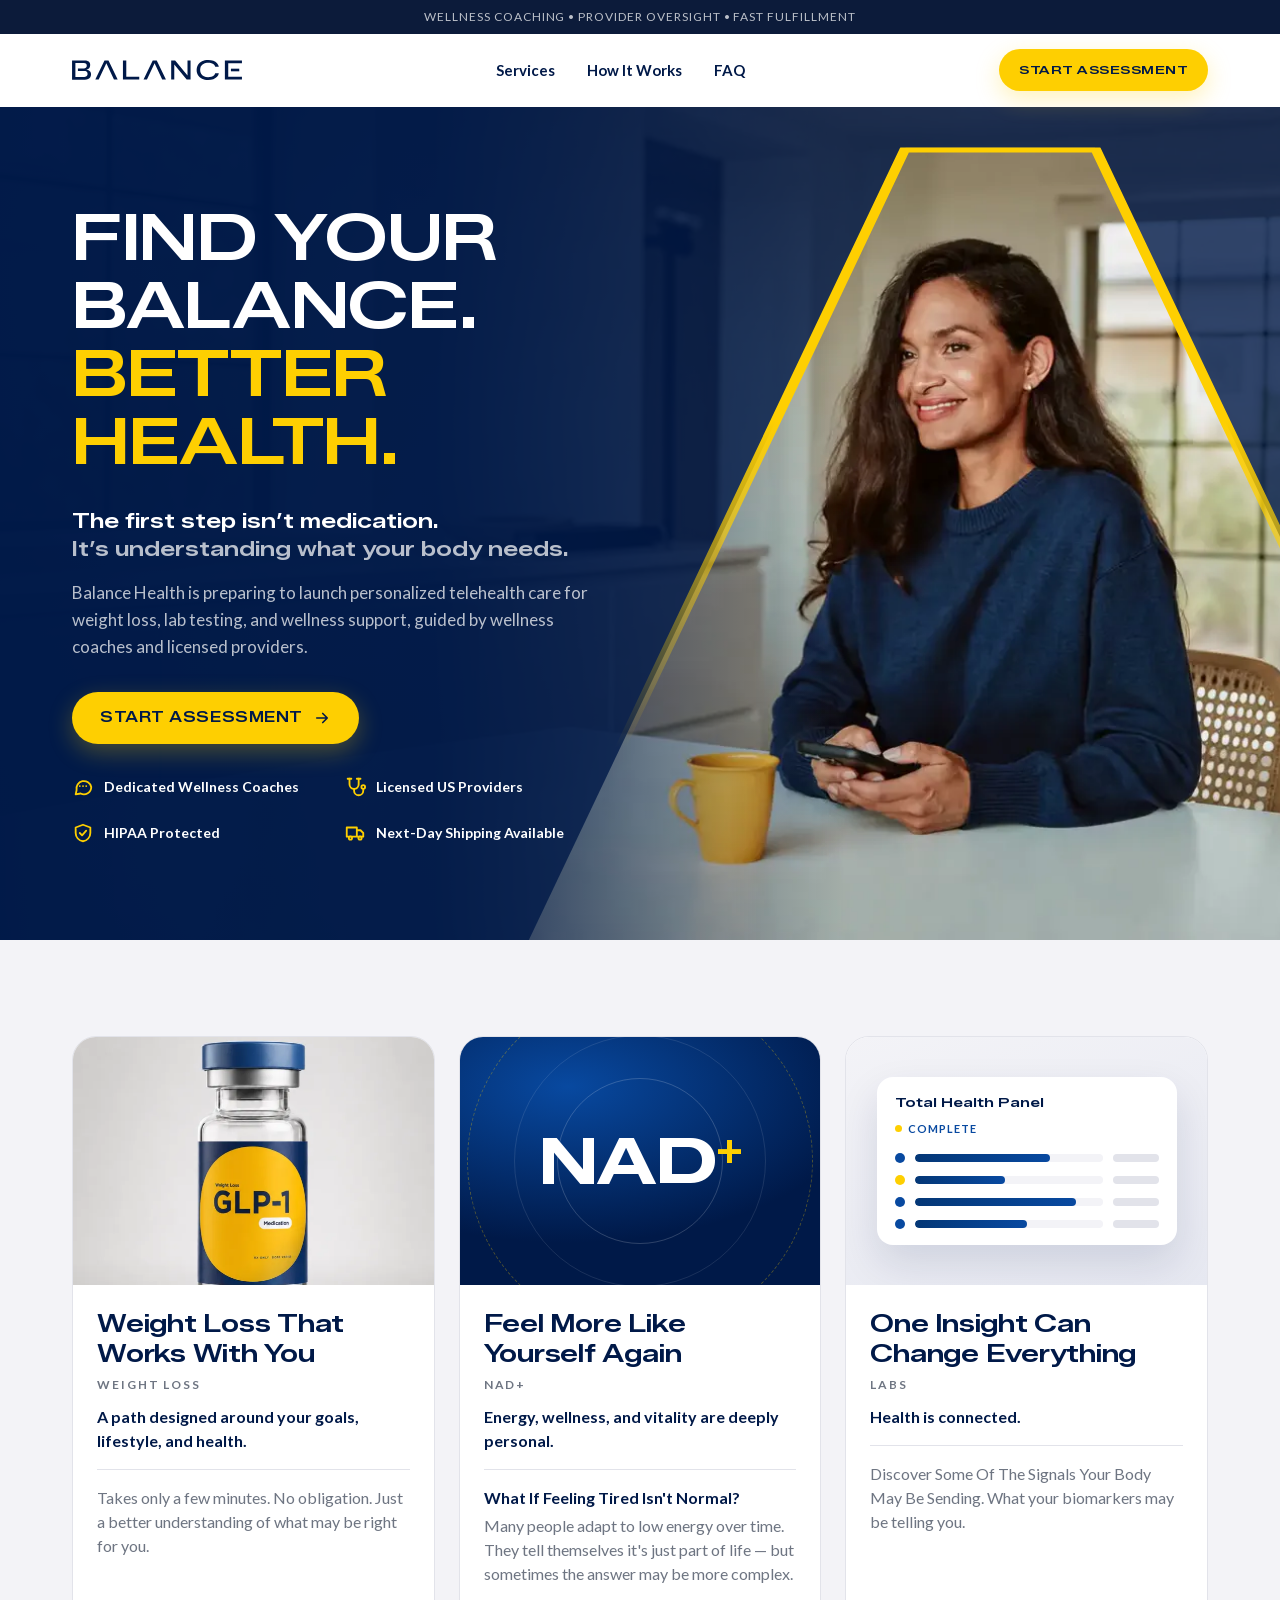
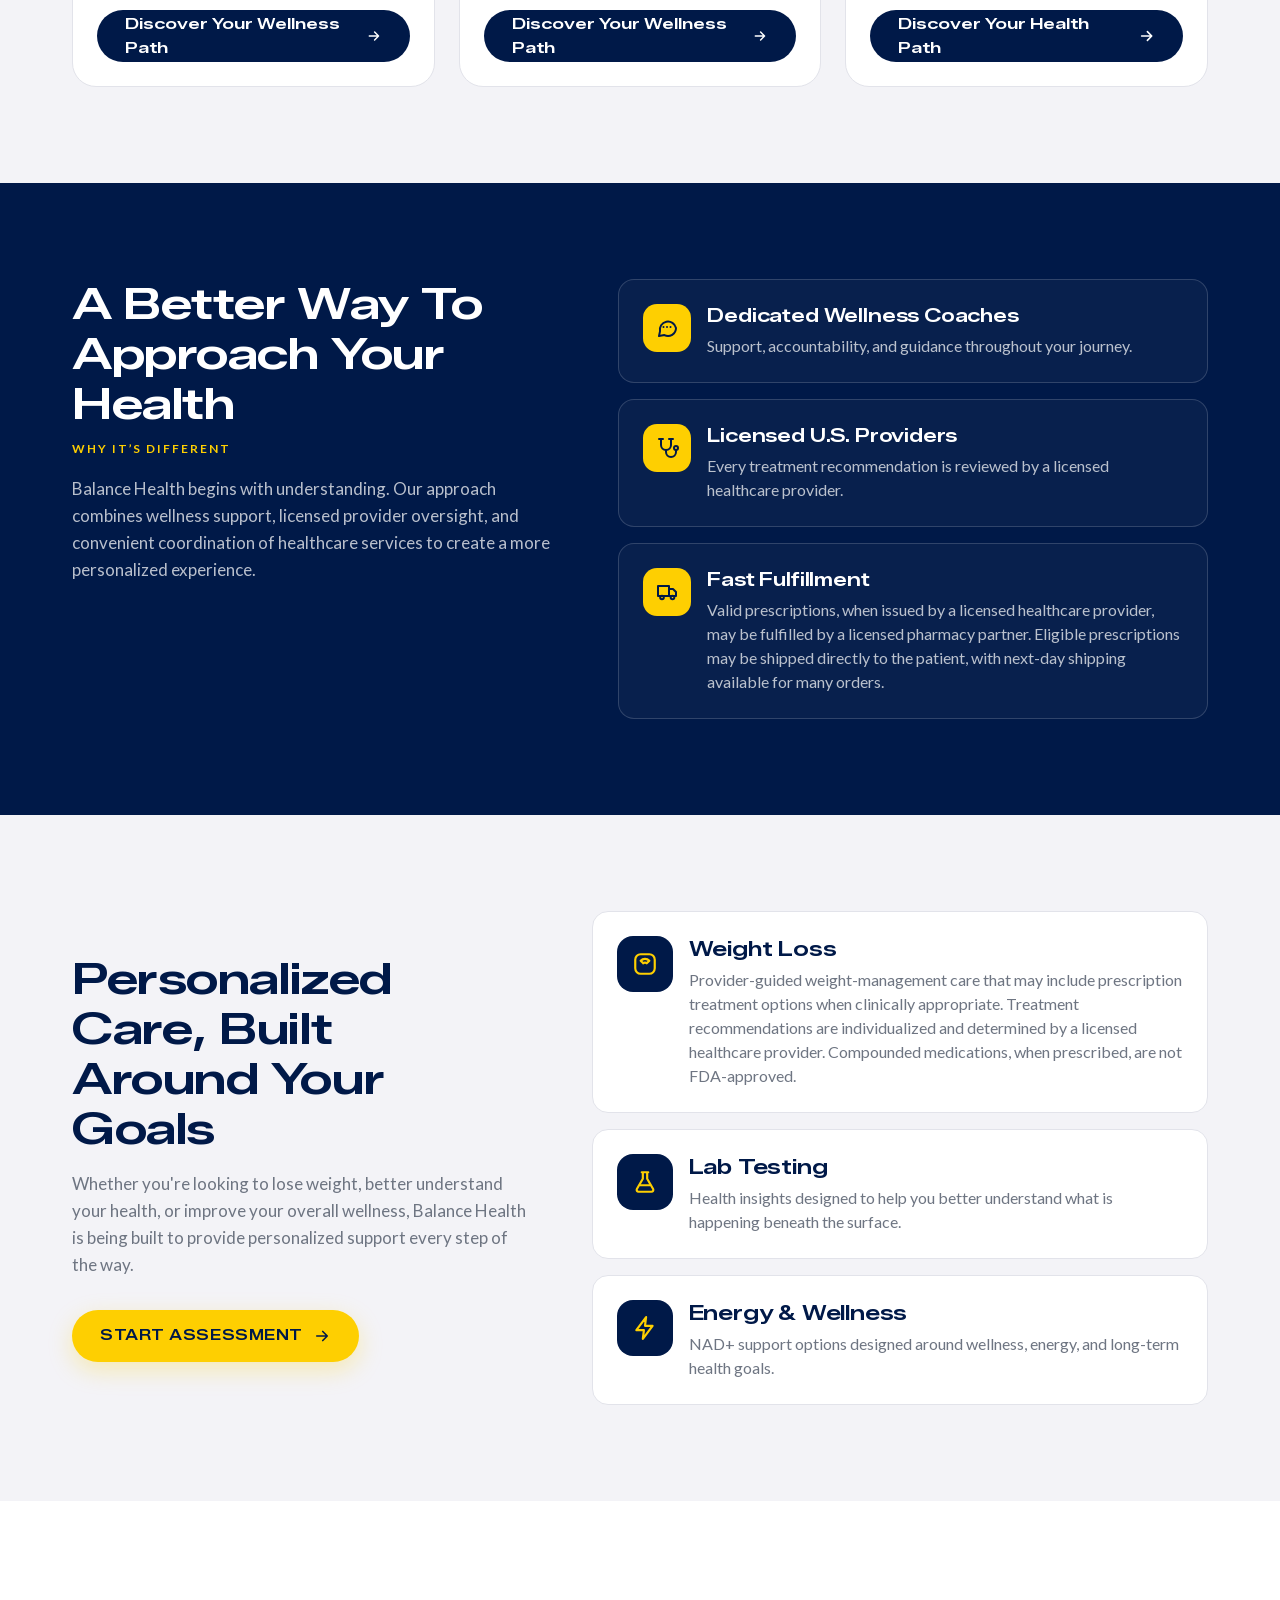
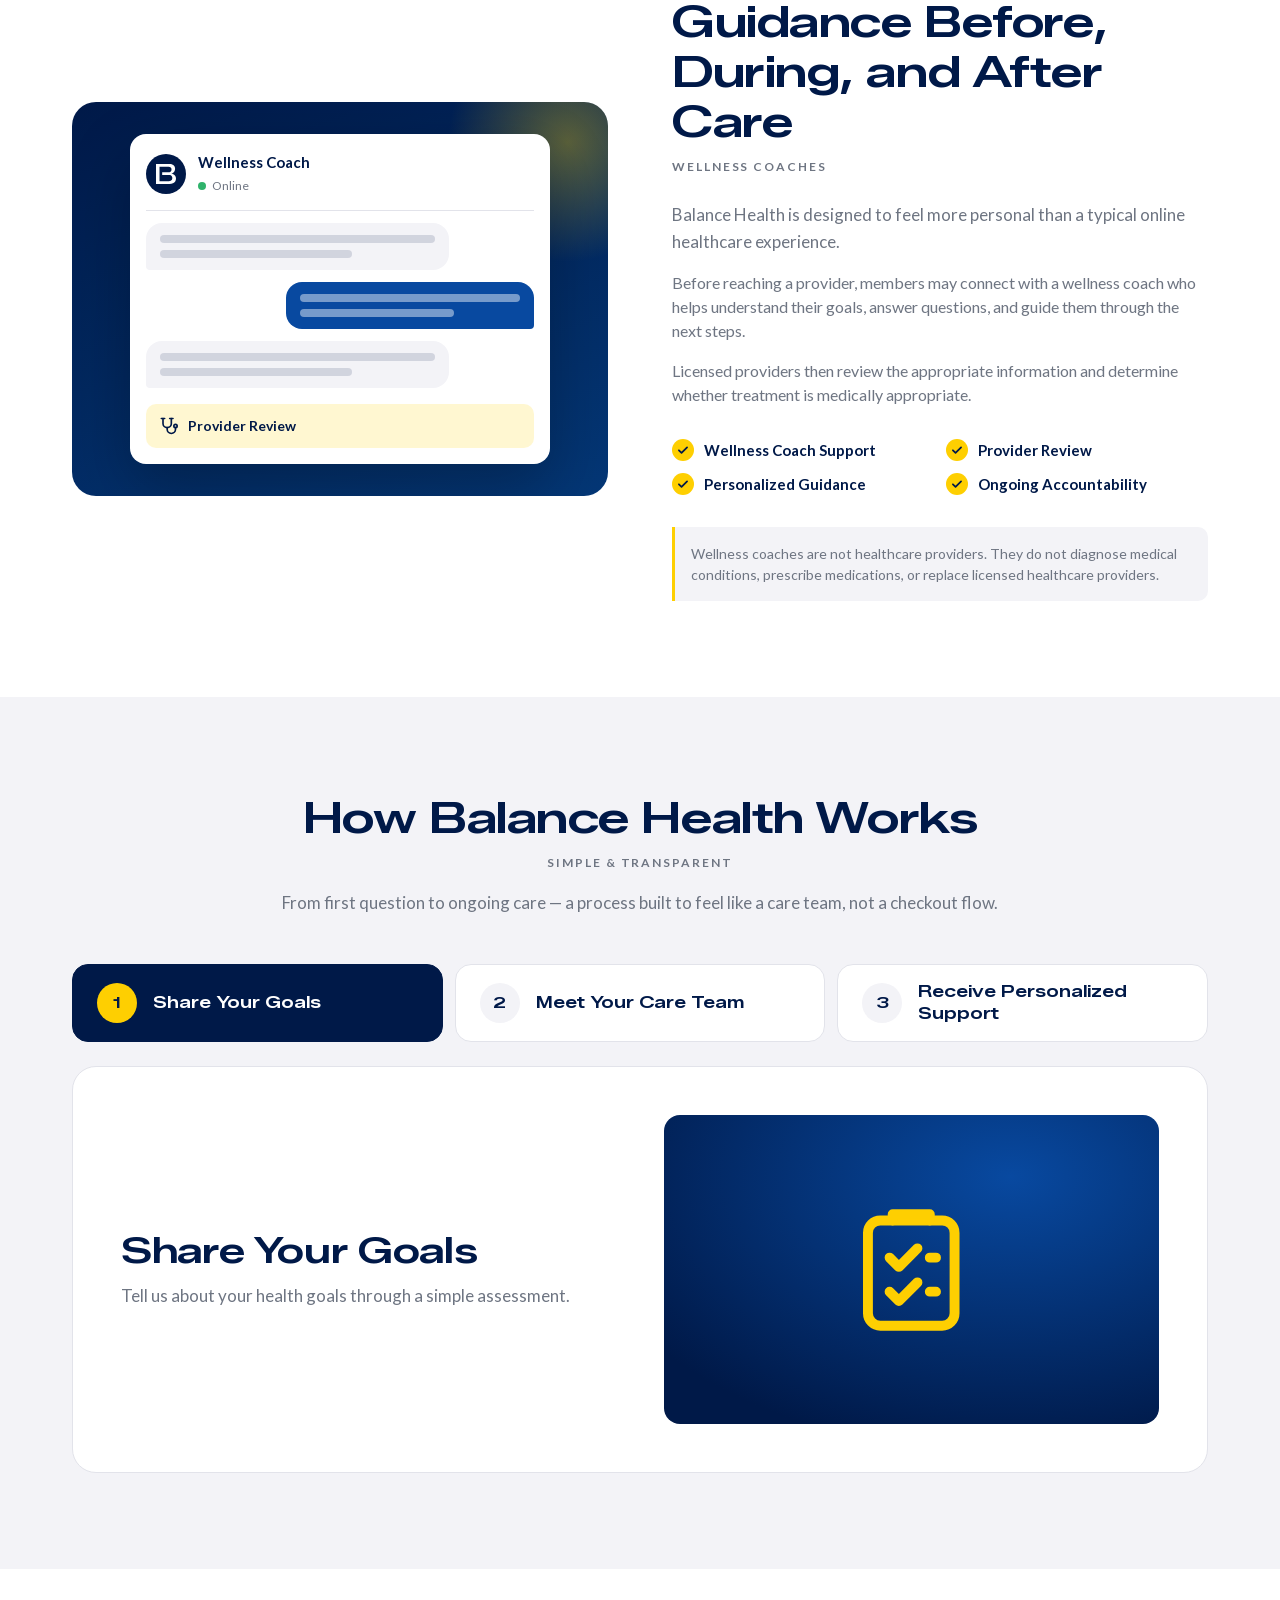
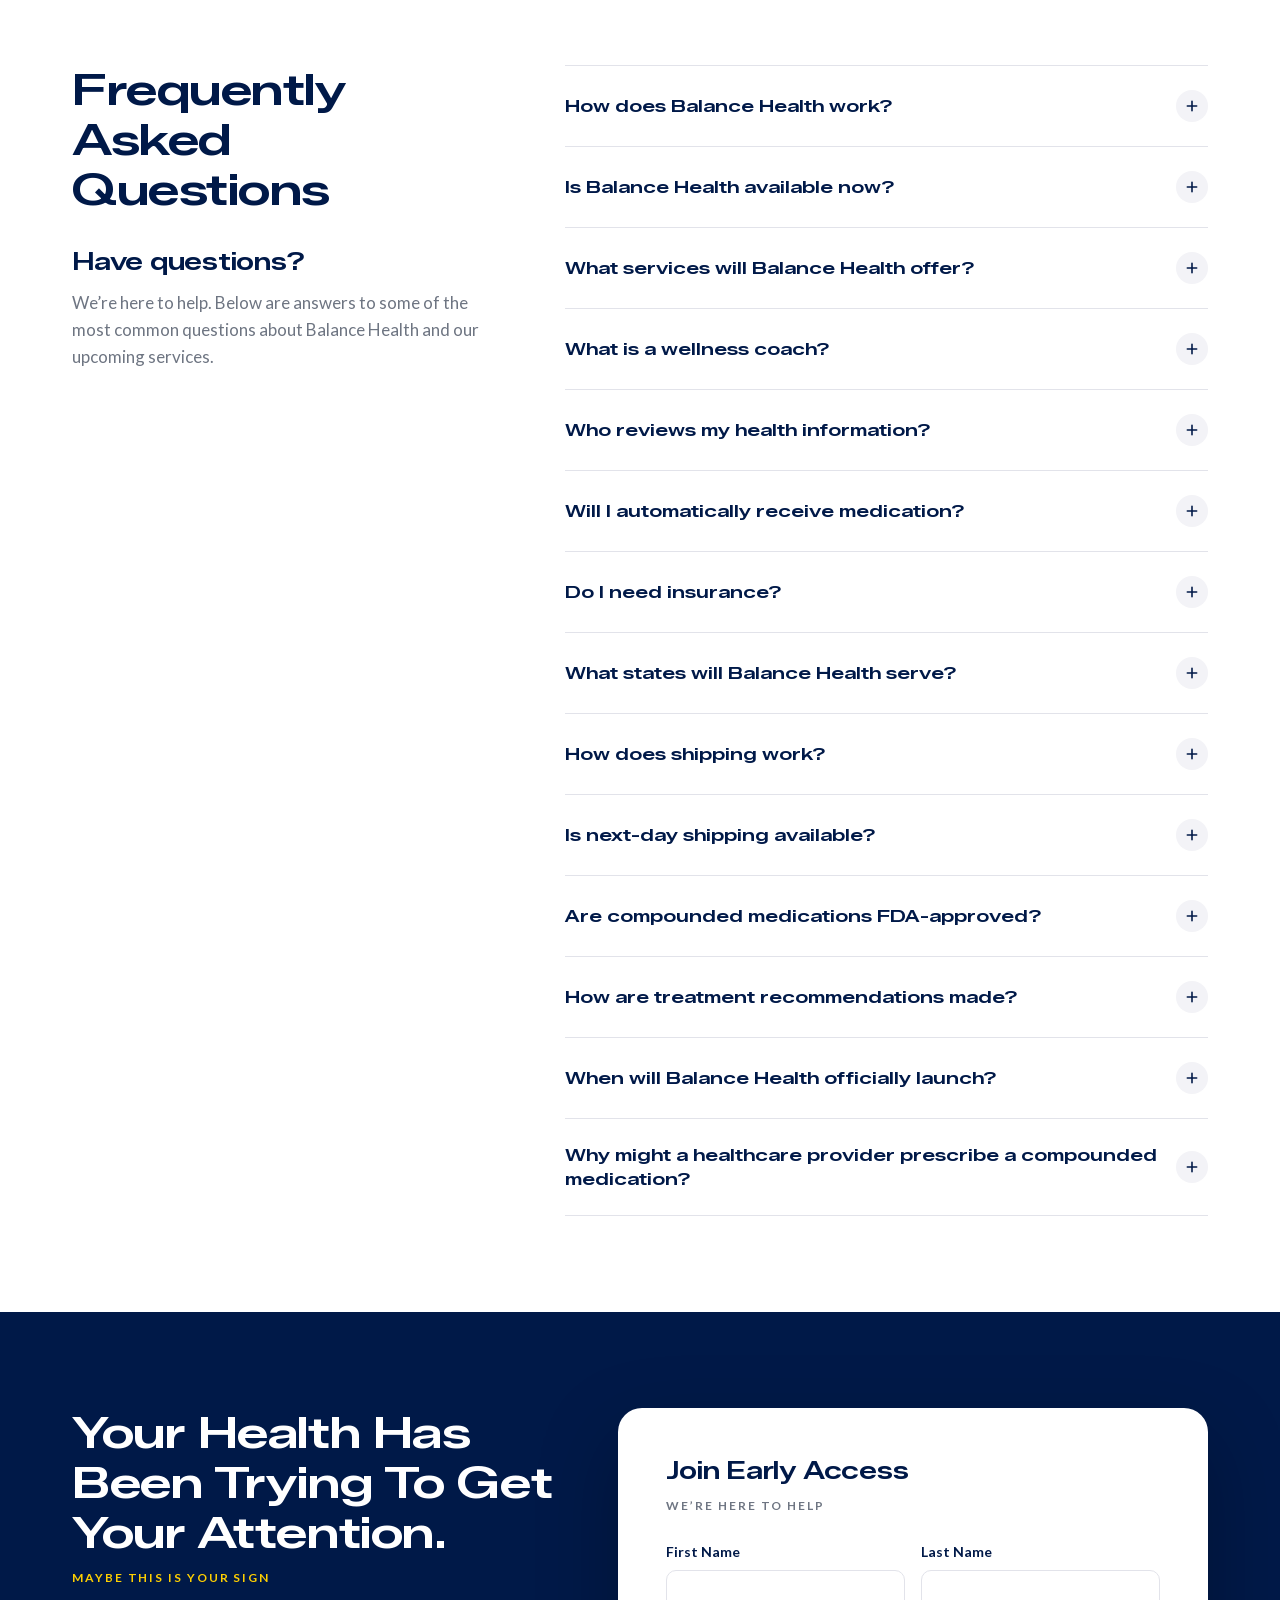
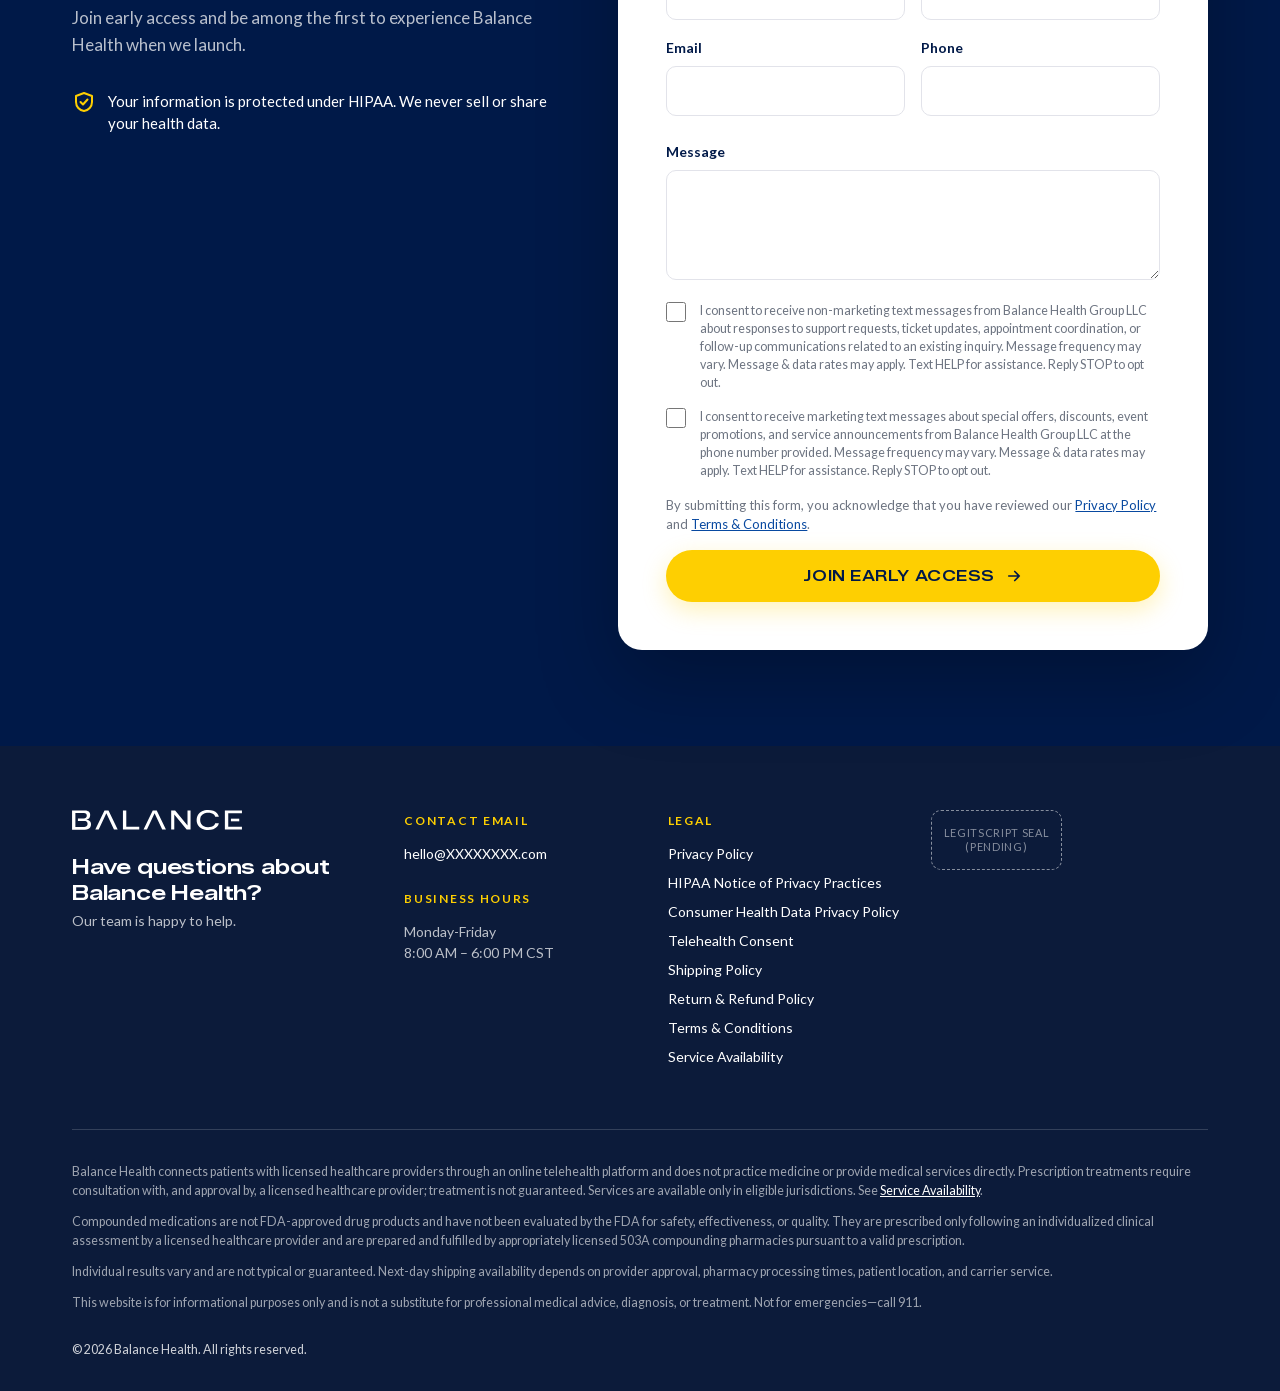
==== index.html @ 3cb1aace "Hero: remove the "Licensed US Providers" and "HIPAA Protected" chips" ====
<!doctype html>
<!--
  Balance Health — homepage demo (proposal), v1.
  Copy: verbatim from the approved chimehealth.com homepage, "Chime Health"/"Chime" → "Balance Health".

  FLAGS (stand-ins the client must confirm — do not fix silently):
  1. Hero headline "Find Your Balance / Better Health." is a STAND-IN. The source headline
     ("Chime In To Better Health") is a pun on the old brand name.
  2. SMS consent names "Balance Health Group LLC" — confirm the legal entity name.
  3. Contact email shown as hello@XXXXXXXX.com — domain not confirmed.
  4. All Start Assessment / Discover CTAs → "#" until the assessment URL is confirmed.
  5. LegitScript seal → placeholder box until Balance Health's own seal is issued.
  6. Service jurisdictions list is Chime Health's — confirm for Balance Health.
  7. "Launching soon / preparing for launch" copy — confirm launch status.
  8. Legal pages (footer) are verbatim chimehealth.com copies, "Chime Health" → "Balance Health" and the
     emails/domain → XXXXXXXX.com — client counsel to sign off for the new brand (uploads/legal-ref/build.py).
  9. Cookie banner from the source is omitted: this static demo sets no cookies and runs no analytics.
  10. Early-access form has no backend: answers stay in sessionStorage; hook = window.balanceSubmitEarlyAccess(payload).
  11. Hero background video (member at home, tall + wide cuts) is an AI-generated (Higgsfield) fictional person,
      not a real member — client to approve. The hero's triangle is the "Λ" outline from the wordmark used as a graphic (not in the brand book).
-->
<html lang="en">
<head>
  <meta charset="utf-8">
  <meta name="viewport" content="width=device-width, initial-scale=1">
  <meta name="robots" content="noindex, nofollow">
  <title>Balance Health - Telehealth care for weight loss</title>
  <meta name="description" content="Balance Health is preparing to launch personalized telehealth care for weight loss, lab testing, and wellness support, guided by wellness coaches and licensed providers.">
  <meta name="theme-color" content="#001948">
  <link rel="icon" href="favicon.svg?v=1000" type="image/svg+xml">
  <link rel="preload" href="assets/fonts/zalando-sans-expanded-latin.woff2" as="font" type="font/woff2" crossorigin>
  <link rel="preload" href="assets/fonts/lato-400-latin.woff2" as="font" type="font/woff2" crossorigin>
  <link rel="stylesheet" href="tokens/colors.css?v=1000">
  <link rel="stylesheet" href="tokens/type.css?v=1000">
  <link rel="stylesheet" href="css/fonts.css?v=1000">
  <link rel="preload" href="images/hero-member-wide-poster.webp?v=1003" as="image" media="(min-width: 600px)" fetchpriority="high">
  <link rel="preload" href="images/hero-member-poster.webp?v=1001" as="image" media="(max-width: 599.98px)" fetchpriority="high">
  <link rel="stylesheet" href="css/site.css?v=1007">
  <script>document.documentElement.classList.add('js');</script>
</head>
<body>
  <a class="skip-link" href="#main">Skip to content</a>

  <!-- Icon sprite -->
  <svg width="0" height="0" style="position:absolute" aria-hidden="true">
    <defs>
      <symbol id="i-arrow" viewBox="0 0 24 24" fill="none" stroke="currentColor" stroke-width="2.2" stroke-linecap="round" stroke-linejoin="round"><path d="M5 12h14M13 6l6 6-6 6"/></symbol>
      <symbol id="i-check" viewBox="0 0 24 24" fill="none" stroke="currentColor" stroke-width="3" stroke-linecap="round" stroke-linejoin="round"><path d="M5 12.5l4.5 4.5L19 7.5"/></symbol>
      <symbol id="i-coach" viewBox="0 0 24 24" fill="none" stroke="currentColor" stroke-width="2" stroke-linecap="round" stroke-linejoin="round"><path d="M21 12a8 8 0 0 1-11.6 7.1L4 20l1-4.6A8 8 0 1 1 21 12z"/><path d="M8.5 11h.01M12 11h.01M15.5 11h.01"/></symbol>
      <symbol id="i-provider" viewBox="0 0 24 24" fill="none" stroke="currentColor" stroke-width="2" stroke-linecap="round" stroke-linejoin="round"><path d="M6 3v6a5 5 0 0 0 10 0V3"/><path d="M11 14v2a5 5 0 0 0 10 0v-2"/><circle cx="21" cy="12" r="2"/><path d="M4 3h4M14 3h4"/></symbol>
      <symbol id="i-shield" viewBox="0 0 24 24" fill="none" stroke="currentColor" stroke-width="2" stroke-linecap="round" stroke-linejoin="round"><path d="M12 3l8 3v6c0 4.6-3.4 8.4-8 9-4.6-.6-8-4.4-8-9V6l8-3z"/><path d="M8.5 12l2.5 2.5 4.5-5"/></symbol>
      <symbol id="i-truck" viewBox="0 0 24 24" fill="none" stroke="currentColor" stroke-width="2" stroke-linecap="round" stroke-linejoin="round"><path d="M3 6h11v10H3zM14 9h4l3 3v4h-7"/><circle cx="7" cy="17.5" r="1.8"/><circle cx="17.5" cy="17.5" r="1.8"/></symbol>
      <symbol id="i-scale" viewBox="0 0 24 24" fill="none" stroke="currentColor" stroke-width="2" stroke-linecap="round" stroke-linejoin="round"><rect x="3" y="3" width="18" height="18" rx="5"/><path d="M8 9a5.5 5.5 0 0 1 8 0l-2.4 2.4a2.2 2.2 0 0 0-3.2 0z"/></symbol>
      <symbol id="i-flask" viewBox="0 0 24 24" fill="none" stroke="currentColor" stroke-width="2" stroke-linecap="round" stroke-linejoin="round"><path d="M9 3h6M10 3v6L4.5 18.5A1.7 1.7 0 0 0 6 21h12a1.7 1.7 0 0 0 1.5-2.5L14 9V3"/><path d="M7.5 15h9"/></symbol>
      <symbol id="i-bolt" viewBox="0 0 24 24" fill="none" stroke="currentColor" stroke-width="2" stroke-linecap="round" stroke-linejoin="round"><path d="M13 2L4 14h7l-1 8 9-12h-7z"/></symbol>
      <symbol id="i-clipboard" viewBox="0 0 24 24" fill="none" stroke="currentColor" stroke-width="1.6" stroke-linecap="round" stroke-linejoin="round"><rect x="5" y="4" width="14" height="17" rx="2"/><path d="M9 4V3h6v1M8.5 10l1.5 1.5L13 8.5M8.5 15.5l1.5 1.5 3-3M15 10h1M15 15.5h1"/></symbol>
      <symbol id="i-team" viewBox="0 0 24 24" fill="none" stroke="currentColor" stroke-width="1.6" stroke-linecap="round" stroke-linejoin="round"><circle cx="9" cy="8" r="3.2"/><path d="M3 20c0-3.3 2.7-6 6-6s6 2.7 6 6"/><circle cx="17" cy="9" r="2.6"/><path d="M15.5 14.2A5 5 0 0 1 21 19"/></symbol>
      <symbol id="i-heart" viewBox="0 0 24 24" fill="none" stroke="currentColor" stroke-width="1.6" stroke-linecap="round" stroke-linejoin="round"><path d="M12 20s-7.5-4.6-7.5-10.2A4.3 4.3 0 0 1 12 7a4.3 4.3 0 0 1 7.5 2.8C19.5 15.4 12 20 12 20z"/><path d="M7.5 12h2.5l1.2-2 1.6 4 1.2-2h2.5"/></symbol>
    </defs>
  </svg>

  <div class="topbar">Wellness Coaching • Provider Oversight • Fast Fulfillment</div>

  <header class="site-header" id="top">
    <div class="container site-header__inner">
      <a class="site-header__logo" href="#top" aria-label="Balance Health home">
        <img src="assets/brand/balance-wordmark-navy.svg?v=1000" alt="Balance Health" width="170" height="20">
      </a>
      <nav class="site-nav" aria-label="Primary">
        <a href="#services">Services</a>
        <a href="#how">How It Works</a>
        <a href="#faq">FAQ</a>
      </nav>
      <a class="btn btn--primary btn--sm" href="#">Start Assessment</a>
    </div>
  </header>

  <main id="main">

    <!-- Hero -->
    <section class="hero hero--bg on-navy" data-screen-label="hero">
      <!-- Background: member video (wide cut from 600px, tall on phones; js/home.js picks one), seen through the wordmark's "Λ" -->
      <div class="hero__bg" aria-hidden="true">
        <video class="hero__video" muted loop playsinline preload="none" data-hero-video
          data-wide="images/hero-member-wide.mp4?v=1003" data-tall="images/hero-member-loop.mp4?v=1001"></video>
        <svg width="0" height="0" style="position:absolute" focusable="false">
          <!-- The "Λ" from the wordmark: outer outline of the exact letterform in assets/brand/balance-wordmark-*.svg -->
          <symbol id="bh-lambda" viewBox="193.59 304.27 100.53 86.74"><path d="M193.59 391.01 L234.84 304.27 L252.87 304.27 L294.12 391.01 Z" vector-effect="non-scaling-stroke"/></symbol>
          <linearGradient id="bh-lambda-fade" x1="0" y1="0" x2="0" y2="1">
            <stop class="hero__fade-stop" offset="0"/><stop class="hero__fade-stop" offset=".3"/><stop class="hero__fade-stop" offset=".66" stop-opacity="0"/>
          </linearGradient>
        </svg>
        <svg class="hero__art hero__art--tall" viewBox="0 0 896 1120" preserveAspectRatio="xMidYMid slice" focusable="false">
          <mask id="bh-window-tall" maskUnits="userSpaceOnUse" x="0" y="0" width="896" height="1120">
            <rect width="896" height="1120" fill="#fff"/>
            <use href="#bh-lambda" x="-399" y="30" width="1738" height="1500" fill="#000"/>
          </mask>
          <rect class="hero__shade" width="896" height="1120" mask="url(#bh-window-tall)"/>
          <use href="#bh-lambda" class="hero__lambda" x="-399" y="30" width="1738" height="1500"/>
        </svg>
        <svg class="hero__art hero__art--wide" viewBox="0 0 1920 824" preserveAspectRatio="xMinYMid slice" focusable="false">
          <mask id="bh-window-wide" maskUnits="userSpaceOnUse" x="0" y="0" width="1920" height="824">
            <rect width="1920" height="824" fill="#fff"/>
            <use href="#bh-lambda" x="468" y="40" width="1043" height="900" fill="#000"/>
          </mask>
          <rect class="hero__shade" width="1920" height="824" mask="url(#bh-window-wide)"/>
          <use href="#bh-lambda" class="hero__lambda" x="468" y="40" width="1043" height="900"/>
        </svg>
        <svg class="hero__art hero__art--mid" viewBox="0 0 1920 824" preserveAspectRatio="xMidYMid slice" focusable="false">
          <mask id="bh-window-mid" maskUnits="userSpaceOnUse" x="0" y="0" width="1920" height="824">
            <rect width="1920" height="824" fill="#fff"/>
            <use href="#bh-lambda" x="468" y="40" width="1043" height="900" fill="#000"/>
          </mask>
          <rect class="hero__shade" width="1920" height="824" mask="url(#bh-window-mid)"/>
          <use href="#bh-lambda" class="hero__lambda" x="468" y="40" width="1043" height="900"/>
        </svg>
      </div>
      <div class="container hero__grid">
        <div class="hero__copy">
          <h1 class="hero__title">Find Your Balance. <span class="accent">Better Health.</span></h1>
          <p class="hero__statement">The first step isn’t medication. <span>It’s understanding what your body needs.</span></p>
          <p class="hero__lead">Balance Health is preparing to launch personalized telehealth care for weight loss, lab testing, and wellness support, guided by wellness coaches and licensed providers.</p>
          <div class="hero__cta">
            <a class="btn btn--primary" href="#">Start Assessment <svg aria-hidden="true"><use href="#i-arrow"/></svg></a>
          </div>
          <ul class="trust" aria-label="Why Balance Health">
            <li><svg aria-hidden="true"><use href="#i-coach"/></svg>Dedicated Wellness Coaches</li>
            <li><svg aria-hidden="true"><use href="#i-provider"/></svg>Licensed US Providers</li>
            <li><svg aria-hidden="true"><use href="#i-shield"/></svg>HIPAA Protected</li>
            <li><svg aria-hidden="true"><use href="#i-truck"/></svg>Next-Day Shipping Available</li>
          </ul>
        </div>
      </div>
    </section>

    <!-- Services -->
    <section class="section section--soft" id="services" data-screen-label="services">
      <div class="container">
        <h2 class="visually-hidden">Services</h2>
        <div class="services services--flush">
          <article class="service-card reveal">
            <div class="service-card__media">
              <img src="images/vial-glp1-yellow.webp?v=1000" alt="Weight Loss Balance Health GLP-Squared" width="720" height="900" loading="lazy">
            </div>
            <div class="service-card__body">
              <h3>Weight Loss That Works With You</h3>
              <span class="label">Weight Loss</span>
              <p class="service-card__lead">A path designed around your goals, lifestyle, and health.</p>
              <p class="service-card__more">Takes only a few minutes. No obligation. Just a better understanding of what may be right for you.</p>
              <div class="service-card__cta"><a class="btn btn--secondary" href="#">Discover Your Wellness Path <svg aria-hidden="true"><use href="#i-arrow"/></svg></a></div>
            </div>
          </article>

          <article class="service-card reveal">
            <div class="service-card__media">
              <div class="art-nad" role="img" aria-label="NAD+">
                <span class="art-nad__ring"></span><span class="art-nad__ring"></span><span class="art-nad__ring"></span>
                <span class="art-nad__word" aria-hidden="true">NAD<sup>+</sup></span>
              </div>
            </div>
            <div class="service-card__body">
              <h3>Feel More Like Yourself Again</h3>
              <span class="label">NAD+</span>
              <p class="service-card__lead">Energy, wellness, and vitality are deeply personal.</p>
              <p class="service-card__more"><strong>What If Feeling Tired Isn't Normal?</strong>Many people adapt to low energy over time. They tell themselves it's just part of life — but sometimes the answer may be more complex.</p>
              <div class="service-card__cta"><a class="btn btn--secondary" href="#">Discover Your Wellness Path <svg aria-hidden="true"><use href="#i-arrow"/></svg></a></div>
            </div>
          </article>

          <article class="service-card reveal">
            <div class="service-card__media">
              <div class="art-labs" role="img" aria-label="labs Total Health Panel — Complete">
                <div class="panel" aria-hidden="true">
                  <div class="panel__title">Total Health Panel</div>
                  <div class="panel__status">Complete</div>
                  <div class="panel__row"><span class="panel__dot"></span><span class="panel__bar" style="--w:72%"></span><span class="panel__val"></span></div>
                  <div class="panel__row"><span class="panel__dot"></span><span class="panel__bar" style="--w:48%"></span><span class="panel__val"></span></div>
                  <div class="panel__row"><span class="panel__dot"></span><span class="panel__bar" style="--w:86%"></span><span class="panel__val"></span></div>
                  <div class="panel__row"><span class="panel__dot"></span><span class="panel__bar" style="--w:60%"></span><span class="panel__val"></span></div>
                </div>
              </div>
            </div>
            <div class="service-card__body">
              <h3>One Insight Can Change Everything</h3>
              <span class="label">Labs</span>
              <p class="service-card__lead">Health is connected.</p>
              <p class="service-card__more">Discover Some Of The Signals Your Body May Be Sending. What your biomarkers may be telling you.</p>
              <div class="service-card__cta"><a class="btn btn--secondary" href="#">Discover Your Health Path <svg aria-hidden="true"><use href="#i-arrow"/></svg></a></div>
            </div>
          </article>
        </div>
      </div>
    </section>

    <!-- Why it's different -->
    <section class="section section--navy on-navy" data-screen-label="why">
      <div class="container why">
        <div class="section-head reveal">
          <h2>A Better Way To Approach Your Health</h2>
          <span class="label">Why It’s Different</span>
          <p>Balance Health begins with understanding. Our approach combines wellness support, licensed provider oversight, and convenient coordination of healthcare services to create a more personalized experience.</p>
        </div>
        <div class="features">
          <a class="feature reveal" href="#joinForm">
            <span class="feature__icon"><svg aria-hidden="true"><use href="#i-coach"/></svg></span>
            <span><h3>Dedicated Wellness Coaches</h3><p>Support, accountability, and guidance throughout your journey.</p></span>
          </a>
          <a class="feature reveal" href="#joinForm">
            <span class="feature__icon"><svg aria-hidden="true"><use href="#i-provider"/></svg></span>
            <span><h3>Licensed U.S. Providers</h3><p>Every treatment recommendation is reviewed by a licensed healthcare provider.</p></span>
          </a>
          <a class="feature reveal" href="#joinForm">
            <span class="feature__icon"><svg aria-hidden="true"><use href="#i-truck"/></svg></span>
            <span><h3>Fast Fulfillment</h3><p>Valid prescriptions, when issued by a licensed healthcare provider, may be fulfilled by a licensed pharmacy partner. Eligible prescriptions may be shipped directly to the patient, with next-day shipping available for many orders.</p></span>
          </a>
        </div>
      </div>
    </section>

    <!-- Personalized care -->
    <section class="section section--soft" data-screen-label="care">
      <div class="container care">
        <div class="section-head reveal">
          <h2>Personalized Care, Built Around Your Goals</h2>
          <p>Whether you're looking to lose weight, better understand your health, or improve your overall wellness, Balance Health is being built to provide personalized support every step of the way.</p>
          <a class="btn btn--primary" href="#">Start Assessment <svg aria-hidden="true"><use href="#i-arrow"/></svg></a>
        </div>
        <div class="care-list">
          <div class="care-item reveal">
            <span class="care-item__icon"><svg aria-hidden="true"><use href="#i-scale"/></svg></span>
            <div><h3>Weight Loss</h3><p>Provider-guided weight-management care that may include prescription treatment options when clinically appropriate. Treatment recommendations are individualized and determined by a licensed healthcare provider. Compounded medications, when prescribed, are not FDA-approved.</p></div>
          </div>
          <div class="care-item reveal">
            <span class="care-item__icon"><svg aria-hidden="true"><use href="#i-flask"/></svg></span>
            <div><h3>Lab Testing</h3><p>Health insights designed to help you better understand what is happening beneath the surface.</p></div>
          </div>
          <div class="care-item reveal">
            <span class="care-item__icon"><svg aria-hidden="true"><use href="#i-bolt"/></svg></span>
            <div><h3>Energy &amp; Wellness</h3><p>NAD+ support options designed around wellness, energy, and long-term health goals.</p></div>
          </div>
        </div>
      </div>
    </section>

    <!-- Wellness coaches -->
    <section class="section" data-screen-label="coaches">
      <div class="container coach">
        <div class="coach__copy reveal">
          <h2 class="coach__title">Guidance Before, During, and After Care</h2>
          <span class="label">Wellness Coaches</span>
          <p class="intro">Balance Health is designed to feel more personal than a typical online healthcare experience.</p>
          <p>Before reaching a provider, members may connect with a wellness coach who helps understand their goals, answer questions, and guide them through the next steps.</p>
          <p>Licensed providers then review the appropriate information and determine whether treatment is medically appropriate.</p>
          <ul class="checks">
            <li><svg aria-hidden="true"><use href="#i-check"/></svg>Wellness Coach Support</li>
            <li><svg aria-hidden="true"><use href="#i-check"/></svg>Provider Review</li>
            <li><svg aria-hidden="true"><use href="#i-check"/></svg>Personalized Guidance</li>
            <li><svg aria-hidden="true"><use href="#i-check"/></svg>Ongoing Accountability</li>
          </ul>
          <p class="note">Wellness coaches are not healthcare providers. They do not diagnose medical conditions, prescribe medications, or replace licensed healthcare providers.</p>
        </div>
        <div class="coach__art reveal">
          <div class="chat" role="img" aria-label="CHAT Wellness Coaches">
            <div class="chat__card" aria-hidden="true">
              <div class="chat__head">
                <span class="chat__avatar"><img src="assets/brand/balance-mark-navy.svg?v=1000" alt=""></span>
                <span><span class="chat__who">Wellness Coach</span><span class="chat__online">Online</span></span>
              </div>
              <div class="bubble"><span></span><span></span></div>
              <div class="bubble bubble--me"><span></span><span></span></div>
              <div class="bubble"><span></span><span></span></div>
              <div class="chat__review"><svg><use href="#i-provider"/></svg>Provider Review</div>
            </div>
          </div>
        </div>
      </div>
    </section>

    <!-- How it works -->
    <section class="section section--soft" id="how" data-screen-label="how-it-works">
      <div class="container">
        <div class="section-head section-head--center reveal">
          <h2>How Balance Health Works</h2>
          <span class="label">Simple &amp; Transparent</span>
          <p>From first question to ongoing care — a process built to feel like a care team, not a checkout flow.</p>
        </div>
        <div class="steps reveal">
          <div class="steps__tabs" role="tablist" aria-label="How Balance Health Works">
            <button class="step-tab" role="tab" id="tab-1" aria-controls="panel-1" aria-selected="true"><span class="step-tab__num">1</span>Share Your Goals</button>
            <button class="step-tab" role="tab" id="tab-2" aria-controls="panel-2" aria-selected="false" tabindex="-1"><span class="step-tab__num">2</span>Meet Your Care Team</button>
            <button class="step-tab" role="tab" id="tab-3" aria-controls="panel-3" aria-selected="false" tabindex="-1"><span class="step-tab__num">3</span>Receive Personalized Support</button>
          </div>
          <div class="step-panel" role="tabpanel" id="panel-1" aria-labelledby="tab-1">
            <div><h3>Share Your Goals</h3><p>Tell us about your health goals through a simple assessment.</p></div>
            <div class="step-panel__art" role="img" aria-label="Share Your Goals"><svg aria-hidden="true"><use href="#i-clipboard"/></svg></div>
          </div>
          <div class="step-panel" role="tabpanel" id="panel-2" aria-labelledby="tab-2" hidden>
            <div><h3>Meet Your Care Team</h3><p>Connect with wellness coaches and licensed providers who help guide your next steps.</p></div>
            <div class="step-panel__art" role="img" aria-label="Meet Your Care Team"><svg aria-hidden="true"><use href="#i-team"/></svg></div>
          </div>
          <div class="step-panel" role="tabpanel" id="panel-3" aria-labelledby="tab-3" hidden>
            <div><h3>Receive Personalized Support</h3><p>Get a care plan built around your goals, with ongoing support every step of the way.</p></div>
            <div class="step-panel__art" role="img" aria-label="Receive Personalized Support"><svg aria-hidden="true"><use href="#i-heart"/></svg></div>
          </div>
        </div>
      </div>
    </section>

    <!-- FAQ -->
    <section class="section" id="faq" data-screen-label="faq">
      <div class="container faq">
        <div class="faq__intro section-head reveal">
          <h2>Frequently Asked Questions</h2>
          <h3>Have questions?</h3>
          <p>We’re here to help. Below are answers to some of the most common questions about Balance Health and our upcoming services.</p>
        </div>
        <div class="faq__list reveal">
          <details class="faq-item">
            <summary>How does Balance Health work?</summary>
            <div class="faq-item__body"><p>Balance Health connects individuals with wellness support and licensed healthcare providers through a convenient online experience. Depending on your needs, you may be asked to complete a health assessment and provide additional information for review by a licensed provider.</p></div>
          </details>
          <details class="faq-item">
            <summary>Is Balance Health available now?</summary>
            <div class="faq-item__body"><p>Balance Health is currently preparing for launch. Join our early access list to receive updates, launch announcements, and information about available services.</p></div>
          </details>
          <details class="faq-item">
            <summary>What services will Balance Health offer?</summary>
            <div class="faq-item__body"><p>Balance Health plans to offer personalized support for weight management, lab testing, and wellness-focused programs. Available services may vary by state and provider availability.</p></div>
          </details>
          <details class="faq-item">
            <summary>What is a wellness coach?</summary>
            <div class="faq-item__body"><p>A wellness coach is a member of the Balance Health team who helps support your health journey by providing education, guidance, accountability, and general wellness support. Wellness coaches do not diagnose medical conditions, prescribe medications, or replace licensed healthcare providers.</p></div>
          </details>
          <details class="faq-item">
            <summary>Who reviews my health information?</summary>
            <div class="faq-item__body"><p>Health information submitted through Balance Health may be reviewed by licensed healthcare providers who determine whether services or treatments are appropriate based on your individual circumstances and applicable laws and regulations.</p></div>
          </details>
          <details class="faq-item">
            <summary>Will I automatically receive medication?</summary>
            <div class="faq-item__body"><p>No. Medication is never guaranteed. Treatment recommendations and prescribing decisions are made solely by a licensed healthcare provider based on an individualized clinical assessment. Not all patients will qualify for prescription treatment.</p></div>
          </details>
          <details class="faq-item">
            <summary>Do I need insurance?</summary>
            <div class="faq-item__body"><p>No. Balance Health services are designed to be accessible whether or not you have insurance. Coverage and reimbursement may vary depending on your individual insurance plan</p></div>
          </details>
          <details class="faq-item" id="jurisdictions">
            <summary>What states will Balance Health serve?</summary>
            <div class="faq-item__body">
              <h4>Balance Health services are available in the following jurisdictions:</h4>
              <p>Alabama, Alaska, Arizona, Colorado, Connecticut, Delaware, District of Columbia, Georgia, Hawaii, Idaho, Iowa, Kansas, Louisiana, Maine, Maryland, Massachusetts, Michigan, Minnesota, Missouri, Montana, Nebraska, Nevada, New Hampshire, New Jersey, New Mexico, New York, North Dakota, Ohio, Oklahoma, Oregon, Pennsylvania, South Dakota, Texas, Utah, Virginia, Washington, West Virginia, Wisconsin, and Wyoming.</p>
              <p>Service availability, treatment options, laboratory services, and prescription fulfillment may vary by jurisdiction and are subject to provider licensure, clinical eligibility, applicable laws and regulations, and pharmacy availability.</p>
            </div>
          </details>
          <details class="faq-item">
            <summary>How does shipping work?</summary>
            <div class="faq-item__body"><p>If a licensed healthcare provider determines that treatment is appropriate and a prescription is issued, eligible prescriptions may be fulfilled by a licensed pharmacy partner and shipped directly to the patient. Shipping times may vary based on location, pharmacy processing, and carrier service.</p></div>
          </details>
          <details class="faq-item">
            <summary>Is next-day shipping available?</summary>
            <div class="faq-item__body"><p>Next-day shipping may be available for eligible prescriptions in certain locations. Availability depends on provider approval, pharmacy processing times, patient location, and carrier service.</p></div>
          </details>
          <details class="faq-item">
            <summary>Are compounded medications FDA-approved?</summary>
            <div class="faq-item__body"><p>No. Compounded medications are not FDA-approved drug products and have not been evaluated by the U.S. Food and Drug Administration (FDA) for safety, effectiveness, or quality. When prescribed, compounded medications are prepared by a licensed compounding pharmacy pursuant to a valid patient-specific prescription and based on the independent clinical judgment of a licensed healthcare provider. Treatment recommendations are individualized, and medication is not guaranteed.</p></div>
          </details>
          <details class="faq-item">
            <summary>How are treatment recommendations made?</summary>
            <div class="faq-item__body"><p>Treatment recommendations are made by licensed healthcare providers based on the patient’s medical history, health information, clinical circumstances, and applicable standards of care. Recommendations are individualized, and treatment may differ from patient to patient.</p></div>
          </details>
          <details class="faq-item">
            <summary>When will Balance Health officially launch?</summary>
            <div class="faq-item__body"><p>We are currently preparing for launch. Join our early access list to receive updates and be among the first to know when services become available.</p></div>
          </details>
          <details class="faq-item">
            <summary>Why might a healthcare provider prescribe a compounded medication?</summary>
            <div class="faq-item__body"><p>Treatment decisions are made individually by licensed healthcare providers based on the patient’s medical history, clinical circumstances, treatment needs, and applicable legal and professional requirements. A compounded medication may be considered when the prescribing healthcare provider determines that the individual patient has a specific clinical need for a compounded formulation.</p></div>
          </details>
        </div>
      </div>
    </section>

    <!-- Early access -->
    <section class="section section--navy on-navy" id="joinForm" data-screen-label="join">
      <div class="container join">
        <div class="join__copy reveal">
          <h2>Your Health Has Been Trying To Get Your Attention.</h2>
          <span class="label">Maybe this is your sign</span>
          <p>Join early access and be among the first to experience Balance Health when we launch.</p>
          <p class="hipaa"><svg aria-hidden="true"><use href="#i-shield"/></svg><span>Your information is protected under HIPAA. We never sell or share your health data.</span></p>
        </div>
        <div class="form-card reveal">
          <form id="earlyAccessForm" novalidate>
            <h3>Join Early Access</h3>
            <span class="label">We’re Here To Help</span>
            <div class="form-grid form-grid--2">
              <div class="field"><label for="f-first">First Name</label><input id="f-first" name="firstName" autocomplete="given-name" required><p class="field__error">Please enter your first name.</p></div>
              <div class="field"><label for="f-last">Last Name</label><input id="f-last" name="lastName" autocomplete="family-name" required><p class="field__error">Please enter your last name.</p></div>
              <div class="field"><label for="f-email">Email</label><input id="f-email" name="email" type="email" autocomplete="email" required><p class="field__error">Please enter a valid email.</p></div>
              <div class="field"><label for="f-phone">Phone</label><input id="f-phone" name="phone" type="tel" autocomplete="tel" inputmode="tel"></div>
            </div>
            <div class="form-grid">
              <div class="field"><label for="f-message">Message</label><textarea id="f-message" name="message"></textarea></div>
              <label class="consent"><input type="checkbox" name="smsNonMarketing"><span>I consent to receive non-marketing text messages from Balance Health Group LLC about responses to support requests, ticket updates, appointment coordination, or follow-up communications related to an existing inquiry. Message frequency may vary. Message &amp; data rates may apply. Text HELP for assistance. Reply STOP to opt out.</span></label>
              <label class="consent"><input type="checkbox" name="smsMarketing"><span>I consent to receive marketing text messages about special offers, discounts, event promotions, and service announcements from Balance Health Group LLC at the phone number provided. Message frequency may vary. Message &amp; data rates may apply. Text HELP for assistance. Reply STOP to opt out.</span></label>
              <p class="form-legal">By submitting this form, you acknowledge that you have reviewed our <a href="#">Privacy Policy</a> and <a href="#">Terms &amp; Conditions</a>.</p>
              <button class="btn btn--primary" type="submit">Join Early Access <svg aria-hidden="true"><use href="#i-arrow"/></svg></button>
            </div>
          </form>
          <div class="form-success" id="earlyAccessSuccess" hidden tabindex="-1">
            <div class="form-success__icon"><svg aria-hidden="true"><use href="#i-check"/></svg></div>
            <h3>Thank you!</h3>
            <p>Your request has been received.</p>
          </div>
        </div>
      </div>
    </section>
  </main>

  <footer class="site-footer">
    <div class="container">
      <div class="footer-top">
        <div class="footer-brand">
          <img src="assets/brand/balance-wordmark-white.svg?v=1000" alt="Balance Health" width="170" height="20" loading="lazy">
          <h2>Have questions about Balance Health?</h2>
          <p>Our team is happy to help.</p>
        </div>
        <div class="footer-col">
          <h3>Contact Email</h3>
          <p><a href="#">hello@XXXXXXXX.com</a></p>
          <h3 class="footer-col__next">Business Hours</h3>
          <p>Monday-Friday<br>8:00 AM – 6:00 PM CST</p>
        </div>
        <div class="footer-col">
          <h3>Legal</h3>
          <ul>
            <li><a href="privacy-policy.html">Privacy Policy</a></li>
            <li><a href="hipaa-notice.html">HIPAA Notice of Privacy Practices</a></li>
            <li><a href="consumer-health-data-privacy-policy.html">Consumer Health Data Privacy Policy</a></li>
            <li><a href="telehealth-consent.html">Telehealth Consent</a></li>
            <li><a href="shipping-policy.html">Shipping Policy</a></li>
            <li><a href="return-refund-policy.html">Return &amp; Refund Policy</a></li>
            <li><a href="terms-conditions.html">Terms &amp; Conditions</a></li>
            <li><a href="#jurisdictions">Service Availability</a></li>
          </ul>
        </div>
        <div class="footer-col">
          <span class="seal-placeholder">LegitScript seal<br>(pending)</span>
        </div>
      </div>
      <div class="footer-legal">
        <p>Balance Health connects patients with licensed healthcare providers through an online telehealth platform and does not practice medicine or provide medical services directly. Prescription treatments require consultation with, and approval by, a licensed healthcare provider; treatment is not guaranteed. Services are available only in eligible jurisdictions. See <a href="#jurisdictions">Service Availability</a>.</p>
        <p>Compounded medications are not FDA-approved drug products and have not been evaluated by the FDA for safety, effectiveness, or quality. They are prescribed only following an individualized clinical assessment by a licensed healthcare provider and are prepared and fulfilled by appropriately licensed 503A compounding pharmacies pursuant to a valid prescription.</p>
        <p>Individual results vary and are not typical or guaranteed. Next-day shipping availability depends on provider approval, pharmacy processing times, patient location, and carrier service.</p>
        <p>This website is for informational purposes only and is not a substitute for professional medical advice, diagnosis, or treatment. Not for emergencies—call 911.</p>
        <p class="footer-copy">© 2026 Balance Health. All rights reserved.</p>
      </div>
    </div>
  </footer>

  <script src="js/home.js?v=1003" defer></script>
</body>
</html>
---- tokens/colors.css ----
/* Balance Health — color tokens (Brand Book 2026, §06 Color system).
   Components use these variables only; never hard-code hex in page CSS. */
:root {
  /* Brand palette */
  --bh-signature-navy: #001948;
  --bh-midnight: #0C1B3A;
  --bh-royal-blue: #043776;
  --bh-active-blue: #0849A0;
  --bh-optimistic-yellow: #FECF01;
  --bh-cloud: #F3F3F7;
  --bh-slate: #6E7582;
  --bh-white: #FFFFFF;

  /* Semantic roles (recommended balance: 55% light · 25% navy · 12% blue · 5% yellow · 3% slate) */
  --color-bg: var(--bh-white);
  --color-bg-soft: var(--bh-cloud);
  --color-bg-strong: var(--bh-signature-navy);
  --color-bg-deep: var(--bh-midnight);
  --color-text: var(--bh-signature-navy);
  --color-text-muted: var(--bh-slate);
  --color-text-inverse: var(--bh-white);
  --color-text-inverse-muted: rgba(255, 255, 255, 0.72);
  --color-accent: var(--bh-optimistic-yellow);
  --color-link: var(--bh-active-blue);
  --color-border: #E2E3EA;
  --color-border-inverse: rgba(255, 255, 255, 0.16);
  --color-focus: var(--bh-active-blue);

  /* Buttons */
  --btn-primary-bg: var(--bh-optimistic-yellow);
  --btn-primary-text: var(--bh-signature-navy);
  --btn-secondary-bg: var(--bh-signature-navy);
  --btn-secondary-text: var(--bh-white);
}
---- tokens/type.css ----
/* Balance Health — type tokens (Brand Book 2026, §07 Typography).
   Display face: Zalando Sans Expanded SemiBold. Fallback/body: Lato → Arial → Helvetica. */
:root {
  --font-display: "Zalando Sans Expanded", "Lato", Arial, Helvetica, sans-serif;
  --font-body: "Lato", Arial, Helvetica, sans-serif;
  --weight-display: 600;

  /* Recommended type scale (size / line-height) */
  --text-display: 48px;  --leading-display: 52px;
  --text-h1: 36px;       --leading-h1: 40px;
  --text-h2: 24px;       --leading-h2: 30px;
  --text-body: 16px;     --leading-body: 24px;
  --text-caption: 11px;  --leading-caption: 16px;

  /* Spacing + shape */
  --space-1: 4px;  --space-2: 8px;  --space-3: 12px; --space-4: 16px;
  --space-5: 24px; --space-6: 32px; --space-7: 48px; --space-8: 64px; --space-9: 96px;
  --radius-sm: 10px; --radius-md: 16px; --radius-lg: 24px; --radius-pill: 999px;
  --container: 1200px;
  --gutter: 16px;
}

@media (min-width: 768px) {
  :root { --gutter: 32px; }
}

/* Smaller display sizes on phones keep the expanded face inside 390px */
@media (max-width: 767px) {
  :root {
    --text-display: 32px; --leading-display: 36px;
    --text-h1: 26px;      --leading-h1: 32px;
    --text-h2: 20px;      --leading-h2: 26px;
  }
}
---- css/fonts.css ----
/* Self-hosted fonts (latin subset, from Google Fonts). */
@font-face {
  font-family: "Zalando Sans Expanded";
  font-style: normal;
  font-weight: 600 700;
  font-display: swap;
  src: url("../assets/fonts/zalando-sans-expanded-latin.woff2") format("woff2");
}
@font-face {
  font-family: "Lato";
  font-style: normal;
  font-weight: 400;
  font-display: swap;
  src: url("../assets/fonts/lato-400-latin.woff2") format("woff2");
}
@font-face {
  font-family: "Lato";
  font-style: normal;
  font-weight: 700;
  font-display: swap;
  src: url("../assets/fonts/lato-700-latin.woff2") format("woff2");
}
---- css/site.css ----
/* Balance Health — site styles. Tokens live in /tokens; this file uses variables only. */

/* ---------- Base ---------- */
*, *::before, *::after { box-sizing: border-box; }
html { -webkit-text-size-adjust: 100%; scroll-behavior: smooth; scroll-padding-top: 88px; }
body {
  margin: 0;
  font-family: var(--font-body);
  font-size: var(--text-body);
  line-height: var(--leading-body);
  color: var(--color-text);
  background: var(--color-bg);
  -webkit-font-smoothing: antialiased;
  overflow-x: hidden;
}
img, svg { display: block; max-width: 100%; }
a { color: var(--color-link); }
h1, h2, h3, h4 { margin: 0; font-family: var(--font-display); font-weight: var(--weight-display); letter-spacing: -0.01em; }
p { margin: 0; }
:focus-visible { outline: 3px solid var(--color-focus); outline-offset: 3px; border-radius: 4px; }
.skip-link { position: absolute; left: -9999px; top: 8px; z-index: 100; background: var(--bh-white); color: var(--color-text); padding: 8px 14px; border-radius: var(--radius-sm); }
.skip-link:focus { left: 8px; }
.visually-hidden { position: absolute !important; width: 1px; height: 1px; overflow: hidden; clip: rect(0 0 0 0); white-space: nowrap; }

.container { width: 100%; max-width: var(--container); margin: 0 auto; padding: 0 var(--gutter); }

/* Label: always sits BELOW its heading (house rule: no text above a title) */
.label {
  display: inline-block;
  margin-top: var(--space-3);
  font-family: var(--font-body);
  font-size: 12px;
  line-height: var(--leading-caption);
  font-weight: 700;
  letter-spacing: 0.16em;
  text-transform: uppercase;
  color: var(--color-text-muted);
}
.on-navy .label { color: var(--color-accent); }
.on-navy .form-card .label { color: var(--color-text-muted); }

/* ---------- Buttons ---------- */
.btn {
  display: inline-flex; align-items: center; justify-content: center; gap: 10px;
  min-height: 52px; padding: 0 28px;
  border: 0; border-radius: var(--radius-pill);
  font-family: var(--font-display); font-weight: var(--weight-display); font-size: 14px; letter-spacing: 0.04em; text-transform: uppercase;
  text-decoration: none; cursor: pointer;
  transition: transform .2s ease, box-shadow .2s ease, background-color .2s ease;
}
.btn svg { width: 18px; height: 18px; transition: transform .2s ease; }
.btn:hover svg { transform: translateX(3px); }
.btn--primary { background: var(--btn-primary-bg); color: var(--btn-primary-text); box-shadow: 0 8px 24px rgba(254, 207, 1, .28); }
.btn--primary:hover { transform: translateY(-1px); box-shadow: 0 12px 28px rgba(254, 207, 1, .38); }
.btn--secondary { background: var(--btn-secondary-bg); color: var(--btn-secondary-text); }
.btn--secondary:hover { background: var(--bh-royal-blue); }
.btn--sm { min-height: 42px; padding: 0 20px; font-size: 12px; }

/* ---------- Top bar + header ---------- */
.topbar { background: var(--bh-midnight); color: var(--color-text-inverse-muted); font-size: 12px; line-height: 16px; letter-spacing: .08em; text-transform: uppercase; text-align: center; padding: 9px var(--gutter); }
.topbar strong { color: var(--bh-white); font-weight: 700; }

.site-header { position: sticky; top: 0; z-index: 50; background: rgba(255, 255, 255, .96); backdrop-filter: saturate(160%) blur(10px); -webkit-backdrop-filter: saturate(160%) blur(10px); border-bottom: 1px solid transparent; transition: border-color .2s ease, box-shadow .2s ease; }
.site-header.is-scrolled { border-bottom-color: var(--color-border); box-shadow: 0 6px 24px rgba(0, 25, 72, .06); }
.site-header__inner { display: flex; align-items: center; justify-content: space-between; gap: var(--space-5); min-height: 72px; }
/* Wordmark: 120px digital minimum (Brand Book §03) */
.site-header__logo { display: block; padding: 6px 0; }
.site-header__logo img { width: 150px; height: auto; }
.site-nav { display: none; gap: var(--space-6); }
.site-nav a { color: var(--color-text); text-decoration: none; font-weight: 700; font-size: 15px; }
.site-nav a:hover { color: var(--color-link); }
@media (min-width: 960px) {
  .site-nav { display: flex; }
  .site-header__logo img { width: 170px; }
}

/* ---------- Hero ---------- */
.hero { position: relative; overflow: hidden; background: var(--color-bg-strong); color: var(--color-text-inverse); }
.hero::before { /* soft royal-blue glow, echoes the campaign art */
  content: ""; position: absolute; inset: auto -20% -40% auto; width: 80vw; height: 80vw; max-width: 900px; max-height: 900px;
  background: radial-gradient(closest-side, rgba(8, 73, 160, .55), rgba(8, 73, 160, 0)); pointer-events: none;
}
.hero__grid { position: relative; display: grid; gap: var(--space-7); padding-top: var(--space-8); padding-bottom: var(--space-8); } /* block only: keeps .container's side gutter */
.hero__title { font-size: var(--text-display); line-height: var(--leading-display); text-transform: uppercase; letter-spacing: -0.005em; }
.hero__title .accent { color: var(--color-accent); display: block; }
.hero__statement { margin-top: var(--space-6); font-family: var(--font-display); font-weight: var(--weight-display); font-size: 18px; line-height: 26px; }
.hero__statement span { display: block; color: var(--color-text-inverse-muted); }
.hero__lead { margin-top: var(--space-4); max-width: 540px; color: var(--color-text-inverse-muted); font-size: 17px; line-height: 27px; }
.hero__cta { margin-top: var(--space-6); display: flex; flex-wrap: wrap; gap: var(--space-4); align-items: center; }
.hero__cta .btn { width: 100%; }
.trust { list-style: none; margin: var(--space-6) 0 0; padding: 0; display: grid; grid-template-columns: 1fr 1fr; gap: var(--space-3) var(--space-4); }
.trust li { display: flex; align-items: center; gap: 10px; font-size: 14px; line-height: 18px; font-weight: 700; }
.trust svg { flex: none; width: 22px; height: 22px; color: var(--color-accent); }

/* Background video + the "Λ" from the wordmark. Phones: the tall cut sits on top at its own 3:4 and the copy
   rises over its navy fade. Desktop (≥900px): the wide cut fills the whole hero, copy on a navy scrim at left. */
.hero--bg { isolation: isolate; }
.hero--bg::before { display: none; }
.hero__bg {
  position: absolute; top: 0; left: 0; right: 0; z-index: -1; aspect-ratio: 4 / 5; overflow: hidden;
  background: var(--color-bg-strong) url("../images/hero-member-poster.webp?v=1001") center / cover no-repeat;
}
.hero__bg::after { /* fade into the navy section so the copy reads over the lower part of the shot */
  content: ""; position: absolute; inset: 0;
  background: linear-gradient(180deg, rgba(0, 25, 72, 0) 38%, rgba(0, 25, 72, .72) 66%, var(--bh-signature-navy) 92%);
}
.hero__video { position: absolute; inset: 0; width: 100%; height: 100%; object-fit: cover; opacity: 0; transition: opacity .6s ease; }
.hero__video.is-playing { opacity: 1; }
.hero__art { position: absolute; inset: 0; width: 100%; height: 100%; z-index: 1; pointer-events: none; }
.hero__art--wide { display: none; }
.hero--bg .hero__grid { padding-top: calc(100vw * 5 / 4 - 150px); }

/* The "Λ" window: navy shade outside the letter's outline, a yellow edge that fades out before the copy */
.hero__shade { fill: var(--bh-signature-navy); opacity: .8; }
.hero__lambda { fill: none; stroke: url(#bh-lambda-fade); stroke-width: 7px; }
.hero__fade-stop { stop-color: var(--bh-optimistic-yellow); }

@media (min-width: 768px) {
  .hero__cta .btn { width: auto; }
  .trust { grid-template-columns: repeat(4, auto); justify-content: start; gap: var(--space-5); }
  .hero__statement { font-size: 20px; line-height: 28px; }
}
@media (min-width: 1024px) {
  .hero__title { font-size: 56px; line-height: 60px; }
  .trust { grid-template-columns: 1fr 1fr; max-width: 520px; }
}
/* Tablets / small laptops (600–1279px): wide cut centred on top, copy below — like phones */
.hero__art--mid { display: none; }
@media (min-width: 600px) and (max-width: 1279.98px) {
  .hero__bg { aspect-ratio: auto; height: clamp(380px, 52vw, 600px); background-image: url("../images/hero-member-wide-poster.webp?v=1003"); }
  .hero__art--tall { display: none; }
  .hero__art--mid { display: block; }
  .hero--bg .hero__grid { padding-top: calc(clamp(380px, 52vw, 600px) - 130px); }
  .hero--bg .hero__copy { max-width: 720px; }
}
/* Desktop (≥1280px): wide cut fills the hero, copy on a navy scrim at left */
@media (min-width: 1280px) {
  .hero--bg { display: flex; align-items: center; min-height: clamp(640px, calc(100svh - 110px), 860px); }
  /* past 1280px the shot slides right so the "Λ" stays clear of the copy; the gap on the left is plain navy */
  .hero__bg { left: max(0px, calc(50% - 640px)); bottom: 0; aspect-ratio: auto; background-image: url("../images/hero-member-wide-poster.webp?v=1003"); background-position: left center; }
  .hero__bg::after { background: linear-gradient(90deg, rgba(0, 25, 72, .94) 0%, rgba(0, 25, 72, .86) 34%, rgba(0, 25, 72, .35) 52%, rgba(0, 25, 72, 0) 66%); }
  .hero__video { object-position: left center; }
  .hero__art--tall { display: none; }
  .hero__art--wide { display: block; }
  .hero--bg .hero__grid { width: 100%; padding-top: var(--space-9); padding-bottom: var(--space-9); }
  .hero--bg .hero__copy { max-width: 600px; }
  .hero__lambda { stroke-width: 10px; }
}
@media (min-width: 1280px) {
  .hero__title { font-size: 64px; line-height: 68px; }
}

/* ---------- Sections ---------- */
.section { padding: var(--space-8) 0; }
.section--soft { background: var(--color-bg-soft); }
.section--navy { background: var(--color-bg-strong); color: var(--color-text-inverse); }
@media (min-width: 1024px) { .section { padding: var(--space-9) 0; } }

.section-head { max-width: 760px; }
.section-head--center { margin: 0 auto; text-align: center; }
.section-head h2 { font-size: var(--text-h1); line-height: var(--leading-h1); }
.section-head p { margin-top: var(--space-4); color: var(--color-text-muted); font-size: 17px; line-height: 27px; }
.on-navy .section-head p { color: var(--color-text-inverse-muted); }
.section-head .btn { margin-top: var(--space-6); }
@media (min-width: 1024px) { .section-head h2 { font-size: 44px; line-height: 50px; } }

/* ---------- Service cards ---------- */
.services { display: grid; gap: var(--space-5); margin-top: var(--space-7); }
.services--flush { margin-top: 0; }
@media (min-width: 900px) { .services { grid-template-columns: repeat(3, 1fr); } }
.service-card { display: flex; flex-direction: column; background: var(--bh-white); border: 1px solid var(--color-border); border-radius: var(--radius-lg); overflow: hidden; transition: transform .25s ease, box-shadow .25s ease; }
.service-card:hover { transform: translateY(-4px); box-shadow: 0 24px 60px rgba(0, 25, 72, .10); }
.service-card__media { position: relative; aspect-ratio: 16 / 11; overflow: hidden; }
.service-card__media img { width: 100%; height: 100%; object-fit: cover; object-position: 50% 42%; }
.service-card__body { display: flex; flex-direction: column; flex: 1; padding: var(--space-5); }
.service-card h3 { font-size: var(--text-h2); line-height: var(--leading-h2); }
.service-card .label { margin-top: var(--space-2); }
.service-card__lead { margin-top: var(--space-3); font-weight: 700; }
.service-card__more { margin-top: var(--space-4); padding-top: var(--space-4); border-top: 1px solid var(--color-border); color: var(--color-text-muted); }
.service-card__more strong { display: block; color: var(--color-text); margin-bottom: 4px; }
.service-card__cta { margin-top: auto; padding-top: var(--space-5); }
.service-card__cta .btn { width: 100%; text-transform: none; letter-spacing: 0; font-size: 15px; justify-content: space-between; }

/* NAD+ art */
.art-nad { height: 100%; display: grid; place-items: center; background: radial-gradient(120% 90% at 30% 20%, var(--bh-active-blue), var(--bh-signature-navy) 70%); color: var(--bh-white); overflow: hidden; position: relative; }
.art-nad__word { position: relative; z-index: 1; font-family: var(--font-display); font-weight: 700; font-size: 64px; line-height: 1; letter-spacing: -0.02em; }
.art-nad__word sup { color: var(--color-accent); font-size: .6em; vertical-align: .55em; }
.art-nad__ring { position: absolute; border-radius: 50%; border: 1.5px solid rgba(255, 255, 255, .18); }
.art-nad__ring:nth-child(1) { width: 46%; aspect-ratio: 1; }
.art-nad__ring:nth-child(2) { width: 70%; aspect-ratio: 1; border-color: rgba(255, 255, 255, .10); }
.art-nad__ring:nth-child(3) { width: 96%; aspect-ratio: 1; border-color: rgba(254, 207, 1, .30); border-style: dashed; }

/* Labs panel art (no values shown: illustrative only) */
.art-labs { height: 100%; display: grid; place-items: center; background: linear-gradient(160deg, var(--bh-cloud), #E6E8F1); padding: var(--space-5); }
.panel { width: min(100%, 300px); background: var(--bh-white); border-radius: var(--radius-md); padding: 16px 18px; box-shadow: 0 18px 40px rgba(0, 25, 72, .12); }
.panel__title { font-family: var(--font-display); font-weight: 600; font-size: 13px; line-height: 18px; }
.panel__status { display: inline-flex; align-items: center; gap: 6px; margin-top: 6px; font-size: 11px; font-weight: 700; letter-spacing: .1em; text-transform: uppercase; color: var(--bh-active-blue); }
.panel__status::before { content: ""; width: 7px; height: 7px; border-radius: 50%; background: var(--color-accent); }
.panel__row { display: grid; grid-template-columns: 10px 1fr 46px; align-items: center; gap: 10px; margin-top: 12px; }
.panel__dot { width: 10px; height: 10px; border-radius: 50%; background: var(--bh-active-blue); }
.panel__row:nth-child(4) .panel__dot { background: var(--color-accent); }
.panel__bar { height: 8px; border-radius: 99px; background: var(--bh-cloud); position: relative; overflow: hidden; }
.panel__bar::after { content: ""; position: absolute; inset: 0 auto 0 0; width: var(--w, 60%); border-radius: inherit; background: linear-gradient(90deg, var(--bh-royal-blue), var(--bh-active-blue)); }
.panel__val { height: 8px; border-radius: 99px; background: #E2E3EA; }

/* ---------- Why it's different ---------- */
.why { display: grid; gap: var(--space-7); }
.features { display: grid; gap: var(--space-4); }
.feature { display: grid; grid-template-columns: 48px 1fr; gap: var(--space-4); padding: var(--space-5); border: 1px solid var(--color-border-inverse); border-radius: var(--radius-md); background: rgba(255, 255, 255, .03); color: inherit; text-decoration: none; transition: background-color .2s ease, border-color .2s ease; }
.feature:hover { background: rgba(255, 255, 255, .07); border-color: rgba(254, 207, 1, .5); }
.feature__icon { display: grid; place-items: center; width: 48px; height: 48px; border-radius: 14px; background: var(--color-accent); color: var(--bh-signature-navy); }
.feature__icon svg { width: 24px; height: 24px; }
.feature h3 { font-size: 18px; line-height: 24px; }
.feature p { margin-top: 6px; color: var(--color-text-inverse-muted); }
@media (min-width: 1024px) {
  .why { grid-template-columns: .9fr 1.1fr; align-items: start; gap: var(--space-8); }
}

/* ---------- Personalized care ---------- */
.care { display: grid; gap: var(--space-7); }
.care-list { display: grid; gap: var(--space-4); }
.care-item { display: grid; grid-template-columns: 56px 1fr; gap: var(--space-4); padding: var(--space-5); background: var(--bh-white); border-radius: var(--radius-md); border: 1px solid var(--color-border); }
.care-item__icon { display: grid; place-items: center; width: 56px; height: 56px; border-radius: 16px; background: var(--bh-signature-navy); color: var(--color-accent); }
.care-item__icon svg { width: 26px; height: 26px; }
.care-item h3 { font-size: 20px; line-height: 26px; }
.care-item p { margin-top: 6px; color: var(--color-text-muted); }
@media (min-width: 1024px) {
  .care { grid-template-columns: .85fr 1.15fr; align-items: center; gap: var(--space-8); }
}

/* ---------- Wellness coaches ---------- */
.coach { display: grid; gap: var(--space-7); align-items: center; }
.coach__title { font-size: var(--text-h1); line-height: var(--leading-h1); }
@media (min-width: 1024px) { .coach__title { font-size: 44px; line-height: 50px; } }
.coach__copy p { color: var(--color-text-muted); }
.coach__copy p + p { margin-top: var(--space-4); }
.coach__copy .intro { margin-top: var(--space-5); color: var(--color-text-muted); font-size: 17px; line-height: 27px; }
.checks { list-style: none; padding: 0; margin: var(--space-6) 0 0; display: grid; grid-template-columns: 1fr 1fr; gap: var(--space-3); }
.checks li { display: flex; align-items: center; gap: 10px; font-weight: 700; font-size: 15px; line-height: 20px; }
.checks svg { flex: none; width: 22px; height: 22px; padding: 4px; border-radius: 50%; background: var(--color-accent); color: var(--bh-signature-navy); }
.note { margin-top: var(--space-6); padding: var(--space-4); border-left: 3px solid var(--color-accent); background: var(--bh-cloud); border-radius: 0 var(--radius-sm) var(--radius-sm) 0; color: var(--color-text-muted); font-size: 14px; line-height: 21px; }
@media (min-width: 1024px) { .coach { grid-template-columns: 1fr 1fr; gap: var(--space-8); } .coach__art { order: -1; } }

/* chat illustration (skeleton text: no invented copy) */
.chat { position: relative; background: linear-gradient(160deg, var(--bh-signature-navy), var(--bh-royal-blue)); border-radius: var(--radius-lg); padding: var(--space-6) var(--space-5); overflow: hidden; }
.chat::after { content: ""; position: absolute; right: -80px; top: -80px; width: 240px; height: 240px; border-radius: 50%; background: radial-gradient(closest-side, rgba(254, 207, 1, .35), rgba(254, 207, 1, 0)); }
.chat__card { position: relative; z-index: 1; background: var(--bh-white); border-radius: var(--radius-md); padding: var(--space-4); box-shadow: 0 24px 60px rgba(0, 0, 0, .25); max-width: 420px; margin: 0 auto; }
.chat__head { display: flex; align-items: center; gap: 12px; padding-bottom: var(--space-3); border-bottom: 1px solid var(--color-border); }
.chat__avatar { display: grid; place-items: center; width: 40px; height: 40px; border-radius: 50%; background: var(--bh-signature-navy); }
.chat__avatar img { width: 20px; height: auto; filter: brightness(0) invert(1); }
.chat__who { font-weight: 700; font-size: 15px; line-height: 18px; }
.chat__online { display: flex; align-items: center; gap: 6px; font-size: 12px; color: var(--color-text-muted); }
.chat__online::before { content: ""; width: 8px; height: 8px; border-radius: 50%; background: #2FB36B; }
.bubble { margin-top: var(--space-3); padding: 12px 14px; border-radius: 16px 16px 16px 4px; background: var(--bh-cloud); width: 78%; }
.bubble--me { margin-left: auto; border-radius: 16px 16px 4px 16px; background: var(--bh-active-blue); width: 64%; }
.bubble span { display: block; height: 8px; border-radius: 99px; background: rgba(0, 25, 72, .14); }
.bubble span + span { margin-top: 7px; width: 70%; }
.bubble--me span { background: rgba(255, 255, 255, .45); }
.chat__review { display: flex; align-items: center; gap: 10px; margin-top: var(--space-4); padding: 10px 12px; border-radius: var(--radius-sm); background: rgba(254, 207, 1, .18); font-weight: 700; font-size: 14px; }
.chat__review svg { width: 20px; height: 20px; color: var(--bh-signature-navy); }

/* ---------- How it works ---------- */
.steps { margin-top: var(--space-7); }
.steps__tabs { display: grid; gap: var(--space-3); }
.step-tab {
  display: flex; align-items: center; gap: var(--space-4); width: 100%; text-align: left;
  padding: var(--space-4) var(--space-5); border: 1px solid var(--color-border); border-radius: var(--radius-md);
  background: var(--bh-white); color: var(--color-text); cursor: pointer;
  font-family: var(--font-display); font-weight: var(--weight-display); font-size: 16px; line-height: 22px;
  transition: background-color .2s ease, border-color .2s ease, color .2s ease;
}
.step-tab__num { flex: none; display: grid; place-items: center; width: 40px; height: 40px; border-radius: 50%; background: var(--bh-cloud); font-size: 15px; }
.step-tab[aria-selected="true"] { background: var(--bh-signature-navy); border-color: var(--bh-signature-navy); color: var(--bh-white); }
.step-tab[aria-selected="true"] .step-tab__num { background: var(--color-accent); color: var(--bh-signature-navy); }
.step-panel { margin-top: var(--space-5); display: grid; gap: var(--space-5); align-items: center; padding: var(--space-6) var(--space-5); background: var(--bh-white); border-radius: var(--radius-lg); border: 1px solid var(--color-border); }
.step-panel[hidden] { display: none; }
.step-panel h3 { font-size: var(--text-h1); line-height: var(--leading-h1); }
.step-panel p { margin-top: var(--space-3); color: var(--color-text-muted); font-size: 17px; line-height: 27px; max-width: 460px; }
.step-panel__art { display: grid; place-items: center; aspect-ratio: 16 / 10; border-radius: var(--radius-md); background: radial-gradient(90% 90% at 70% 20%, var(--bh-active-blue), var(--bh-signature-navy)); color: var(--color-accent); }
.step-panel__art svg { width: 30%; height: auto; }
@media (min-width: 900px) {
  .steps__tabs { grid-template-columns: repeat(3, 1fr); }
  .step-panel { grid-template-columns: 1fr 1fr; padding: var(--space-7); gap: var(--space-7); }
}

/* ---------- FAQ ---------- */
.faq { display: grid; gap: var(--space-7); }
.faq__intro h3 { margin-top: var(--space-6); font-size: var(--text-h2); line-height: var(--leading-h2); }
.faq__intro p { margin-top: var(--space-3); color: var(--color-text-muted); }
.faq__list { border-top: 1px solid var(--color-border); }
.faq-item { border-bottom: 1px solid var(--color-border); }
.faq-item summary {
  list-style: none; cursor: pointer; display: flex; justify-content: space-between; align-items: center; gap: var(--space-4);
  padding: var(--space-5) 0; font-family: var(--font-display); font-weight: var(--weight-display); font-size: 17px; line-height: 24px;
}
.faq-item summary::-webkit-details-marker { display: none; }
.faq-item summary::after { content: ""; flex: none; width: 32px; height: 32px; border-radius: 50%; background: var(--bh-cloud) url("data:image/svg+xml,%3Csvg xmlns='http://www.w3.org/2000/svg' viewBox='0 0 24 24' fill='none' stroke='%23001948' stroke-width='2.4' stroke-linecap='round'%3E%3Cpath d='M12 5v14M5 12h14'/%3E%3C/svg%3E") center / 16px no-repeat; transition: transform .25s ease, background-color .25s ease; }
.faq-item[open] summary::after { transform: rotate(45deg); background-color: var(--color-accent); }
.faq-item__body { padding: 0 0 var(--space-5); color: var(--color-text-muted); max-width: 720px; }
.faq-item__body p + p { margin-top: var(--space-3); }
.faq-item__body h4 { font-family: var(--font-body); font-weight: 700; font-size: 16px; color: var(--color-text); margin-bottom: var(--space-2); }
@media (min-width: 1024px) { .faq { grid-template-columns: .8fr 1.2fr; gap: var(--space-8); } .faq__intro { position: sticky; top: 110px; align-self: start; } }

/* ---------- Join / early access ---------- */
.join { display: grid; gap: var(--space-7); align-items: start; }
.join__copy h2 { font-size: var(--text-h1); line-height: var(--leading-h1); }
.join__copy p { margin-top: var(--space-4); color: var(--color-text-inverse-muted); font-size: 17px; line-height: 27px; }
.join__copy .hipaa { display: flex; gap: 12px; align-items: flex-start; margin-top: var(--space-6); color: var(--bh-white); font-size: 15px; line-height: 22px; }
.join__copy .hipaa svg { flex: none; width: 24px; height: 24px; color: var(--color-accent); }
@media (min-width: 1024px) { .join { grid-template-columns: .9fr 1.1fr; gap: var(--space-8); } .join__copy h2 { font-size: 44px; line-height: 50px; } }

.form-card { background: var(--bh-white); color: var(--color-text); border-radius: var(--radius-lg); padding: var(--space-6) var(--space-5); box-shadow: 0 30px 80px rgba(0, 0, 0, .25); }
.form-card h3 { font-size: var(--text-h2); line-height: var(--leading-h2); }
.form-grid { display: grid; gap: var(--space-4); margin-top: var(--space-5); }
.field label { display: block; margin-bottom: 6px; font-weight: 700; font-size: 14px; }
.field input, .field textarea {
  width: 100%; min-height: 50px; padding: 12px 14px; border: 1.5px solid var(--color-border); border-radius: var(--radius-sm);
  font: inherit; color: var(--color-text); background: var(--bh-white); transition: border-color .2s ease, box-shadow .2s ease;
}
.field textarea { min-height: 110px; resize: vertical; }
.field input:focus, .field textarea:focus { outline: none; border-color: var(--bh-active-blue); box-shadow: 0 0 0 4px rgba(8, 73, 160, .14); }
.field--error input { border-color: #C2362B; }
.field__error { display: none; margin-top: 6px; color: #C2362B; font-size: 13px; }
.field--error .field__error { display: block; }
.consent { display: grid; grid-template-columns: 22px 1fr; gap: 12px; align-items: start; font-size: 12.5px; line-height: 18px; color: var(--color-text-muted); }
.consent input { width: 20px; height: 20px; margin: 0; accent-color: var(--bh-signature-navy); }
.form-legal { font-size: 13px; line-height: 19px; color: var(--color-text-muted); }
.form-card .btn { width: 100%; }
.form-success { text-align: center; padding: var(--space-6) 0; }
.form-success__icon { display: grid; place-items: center; width: 64px; height: 64px; margin: 0 auto var(--space-4); border-radius: 50%; background: var(--color-accent); color: var(--bh-signature-navy); }
.form-success__icon svg { width: 30px; height: 30px; }
.form-success p { margin-top: var(--space-3); color: var(--color-text-muted); }
@media (min-width: 768px) { .form-grid--2 { grid-template-columns: 1fr 1fr; } .form-card { padding: var(--space-7); } }

.seal-placeholder { display: inline-flex; align-items: center; justify-content: center; min-width: 120px; min-height: 60px; padding: 8px 12px; border: 1.5px dashed currentColor; border-radius: var(--radius-sm); font-size: 11px; line-height: 14px; text-align: center; letter-spacing: .06em; text-transform: uppercase; opacity: .7; }

/* ---------- Footer ---------- */
.site-footer { background: var(--bh-midnight); color: var(--color-text-inverse-muted); padding: var(--space-8) 0 var(--space-6); font-size: 14px; line-height: 21px; }
.footer-top { display: grid; gap: var(--space-6); padding-bottom: var(--space-7); border-bottom: 1px solid var(--color-border-inverse); }
.footer-brand img { width: 170px; height: auto; }
.footer-brand h2 { margin-top: var(--space-5); color: var(--bh-white); font-size: 20px; line-height: 26px; }
.footer-brand p { margin-top: 4px; }
.footer-col h3 { font-family: var(--font-body); font-size: 12px; font-weight: 700; letter-spacing: .14em; text-transform: uppercase; color: var(--color-accent); }
.footer-col p, .footer-col ul { margin-top: var(--space-3); }
.footer-col__next { margin-top: var(--space-5); }
.footer-col ul { list-style: none; padding: 0; display: grid; gap: 8px; }
.site-footer a { color: var(--bh-white); text-decoration: none; }
.site-footer a:hover { text-decoration: underline; text-underline-offset: 3px; }
.footer-legal { padding-top: var(--space-6); display: grid; gap: var(--space-3); font-size: 12.5px; line-height: 19px; color: rgba(255, 255, 255, .6); }
.footer-legal a { text-decoration: underline; }
.footer-copy { margin-top: var(--space-4); color: rgba(255, 255, 255, .8); }
@media (min-width: 900px) { .footer-top { grid-template-columns: 1.3fr 1fr 1fr 1.2fr; } }

/* ---------- Reveal (JS adds .js; reduced motion shows everything) ---------- */
.js .reveal { opacity: 0; transform: translateY(18px); transition: opacity .7s ease, transform .7s ease; }
.js .reveal.is-in { opacity: 1; transform: none; }
@media (prefers-reduced-motion: reduce) {
  html { scroll-behavior: auto; }
  .js .reveal { opacity: 1; transform: none; transition: none; }
  *, *::before, *::after { transition: none !important; animation: none !important; }
}

/* ---------- Small phones ---------- */
@media (max-width: 479px) {
  .topbar { font-size: 10px; letter-spacing: .04em; padding: 8px 12px; }
  .site-header__logo img { width: 124px; } /* stays above the 120px digital minimum */
  .site-header .btn--sm { padding: 0 16px; font-size: 11px; letter-spacing: .02em; }
}
.btn { white-space: nowrap; }
.service-card__cta .btn, .hero__cta .btn { white-space: normal; }
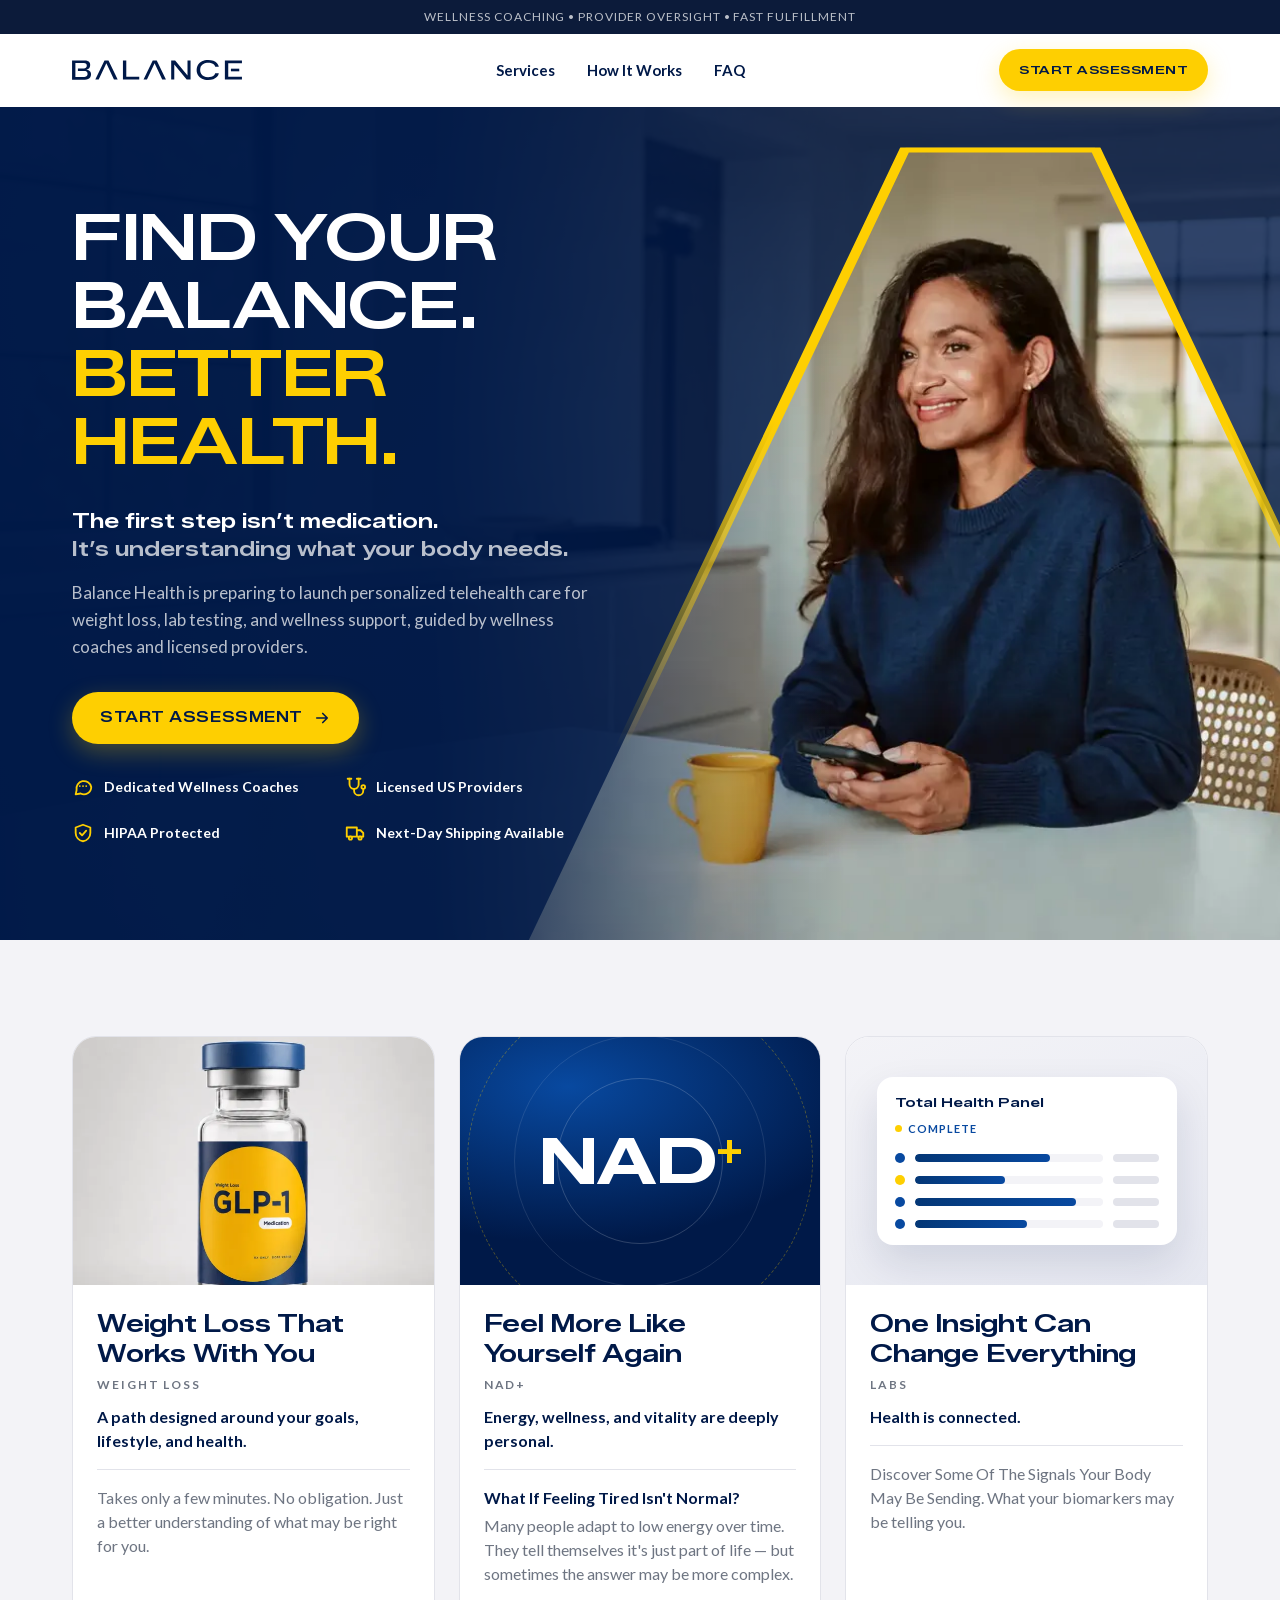
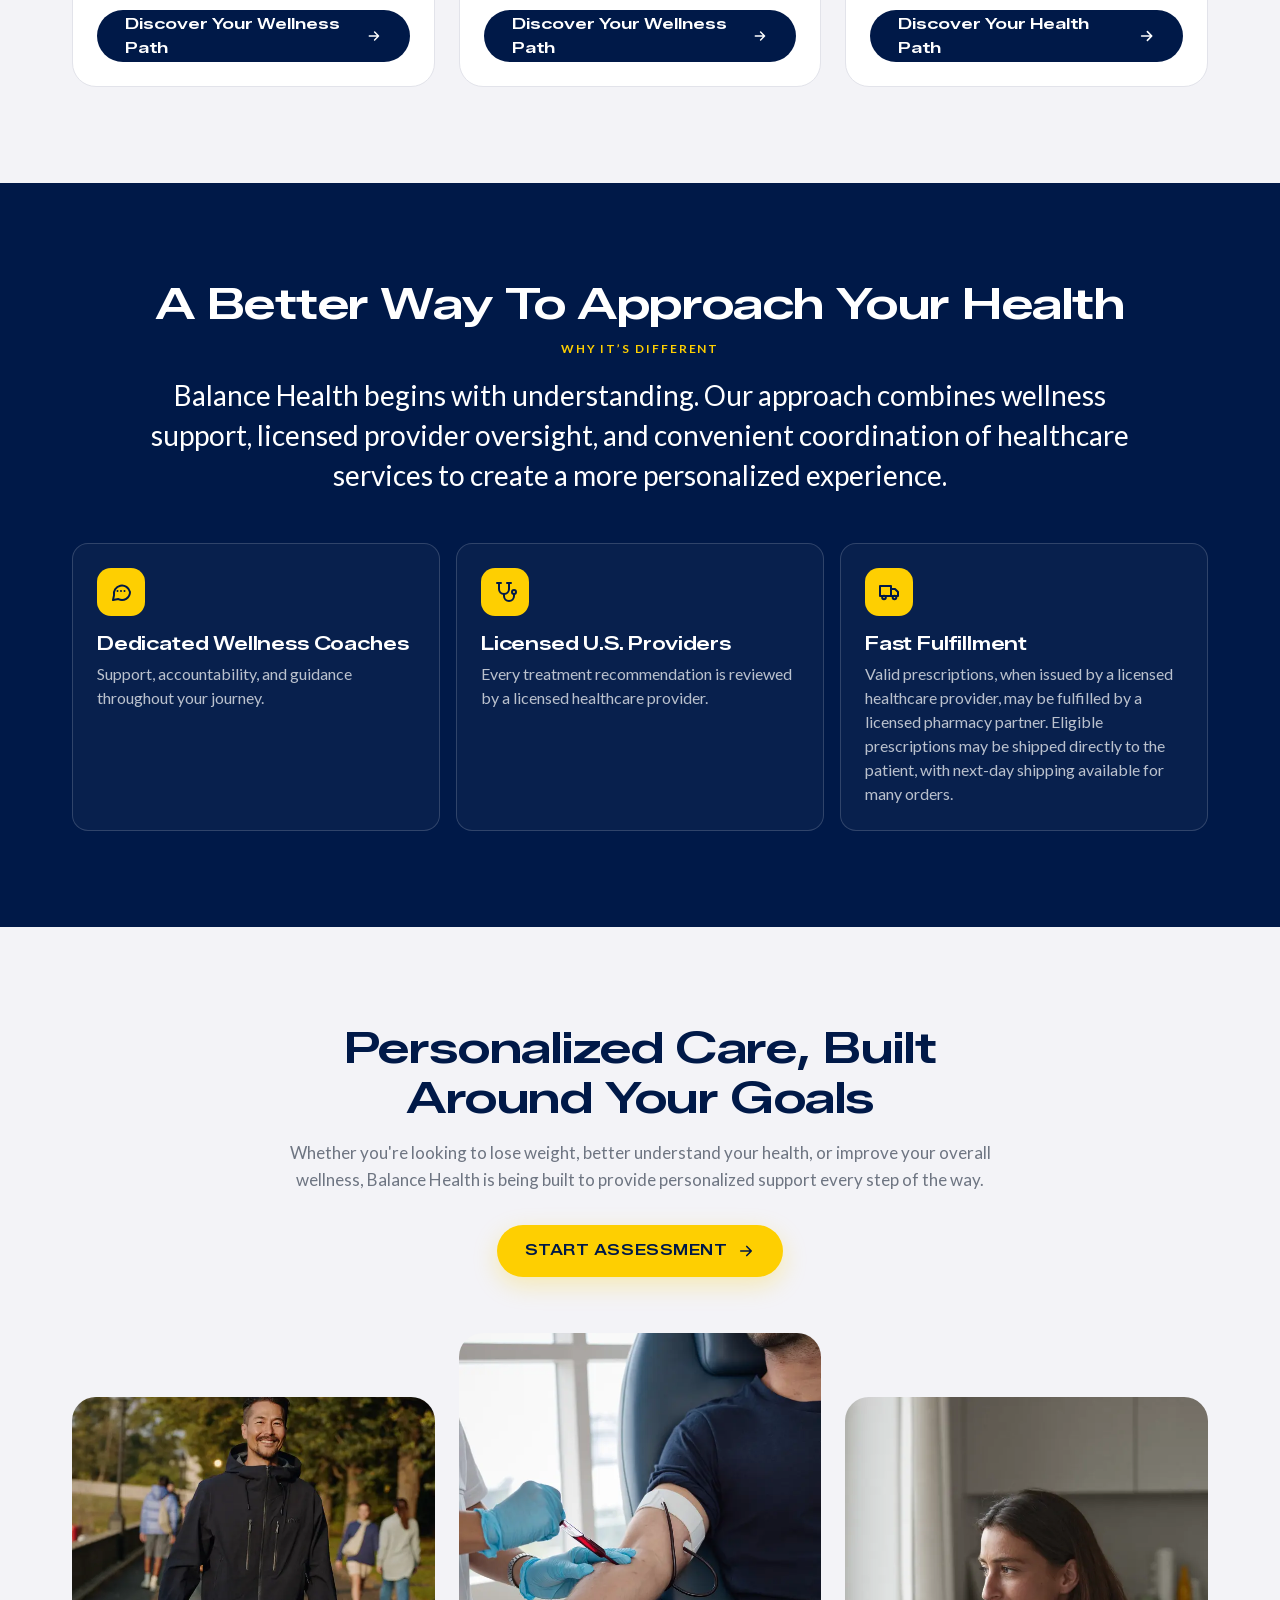
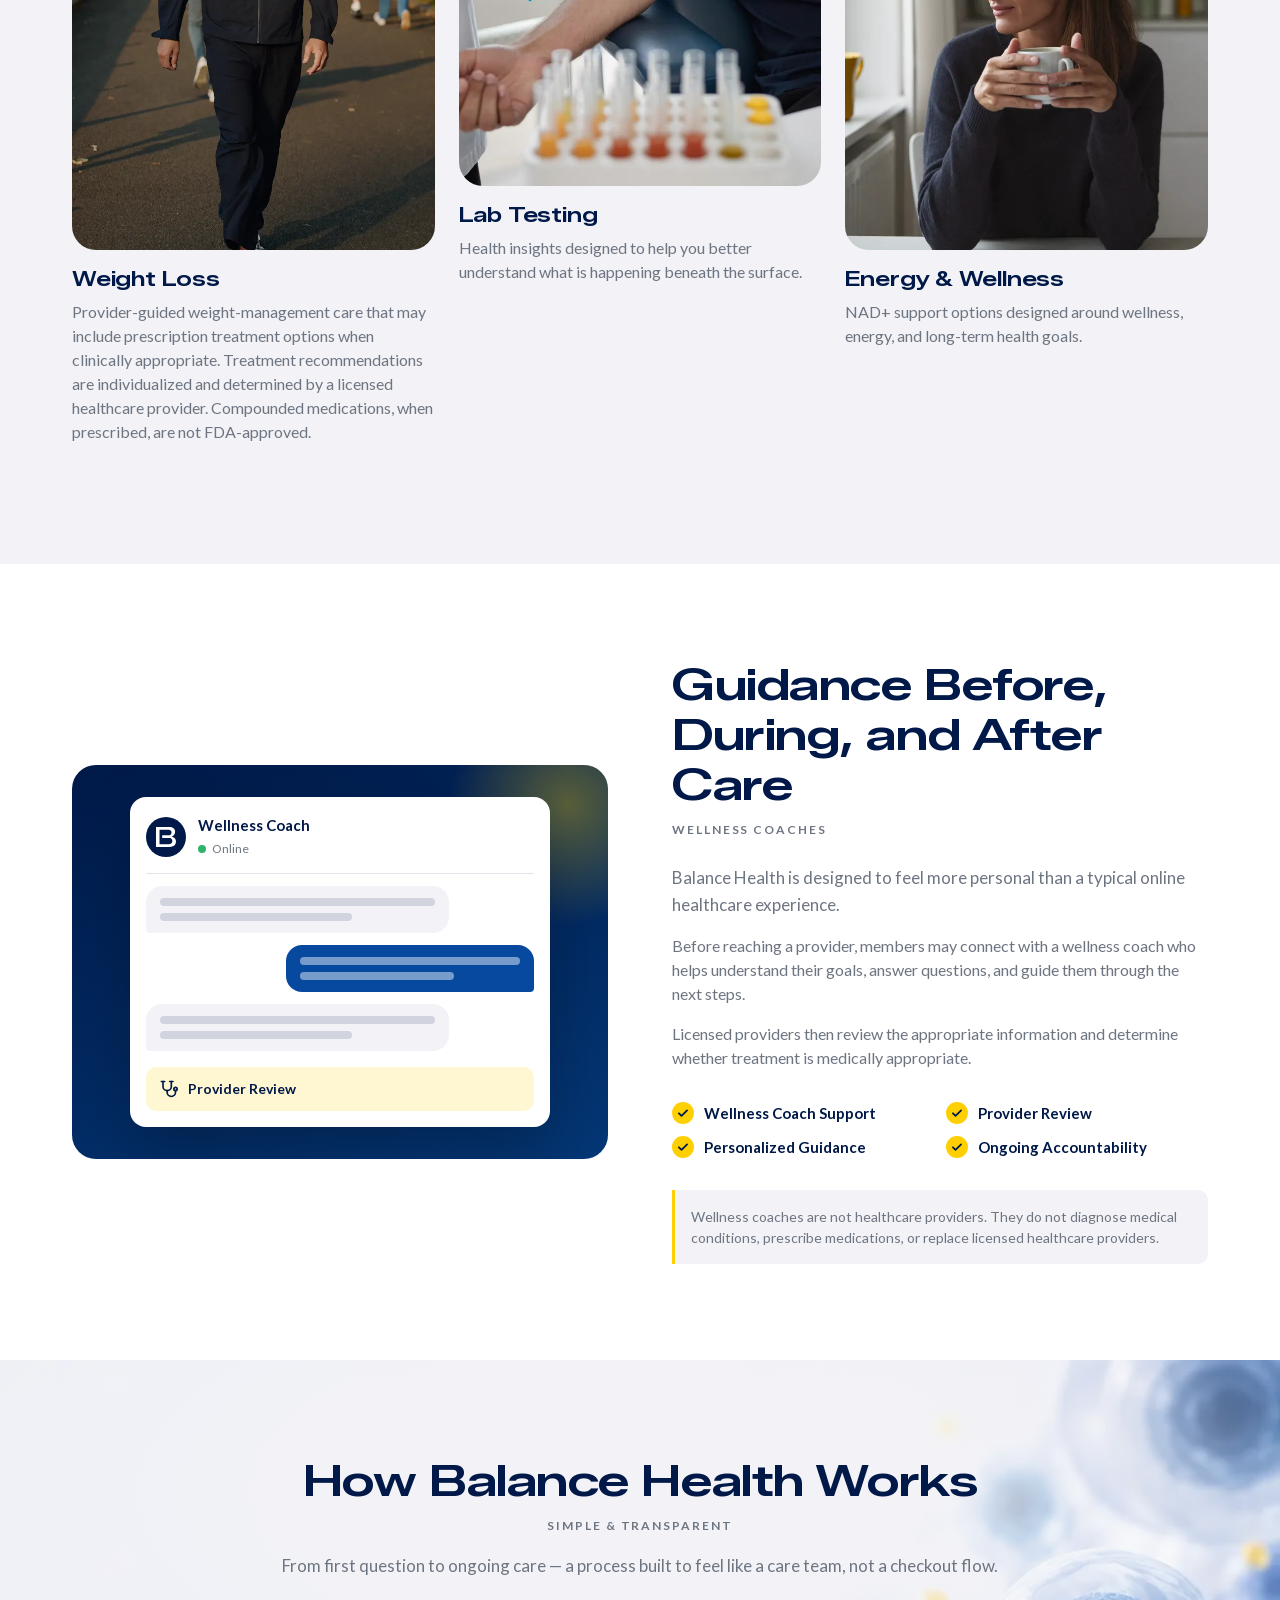
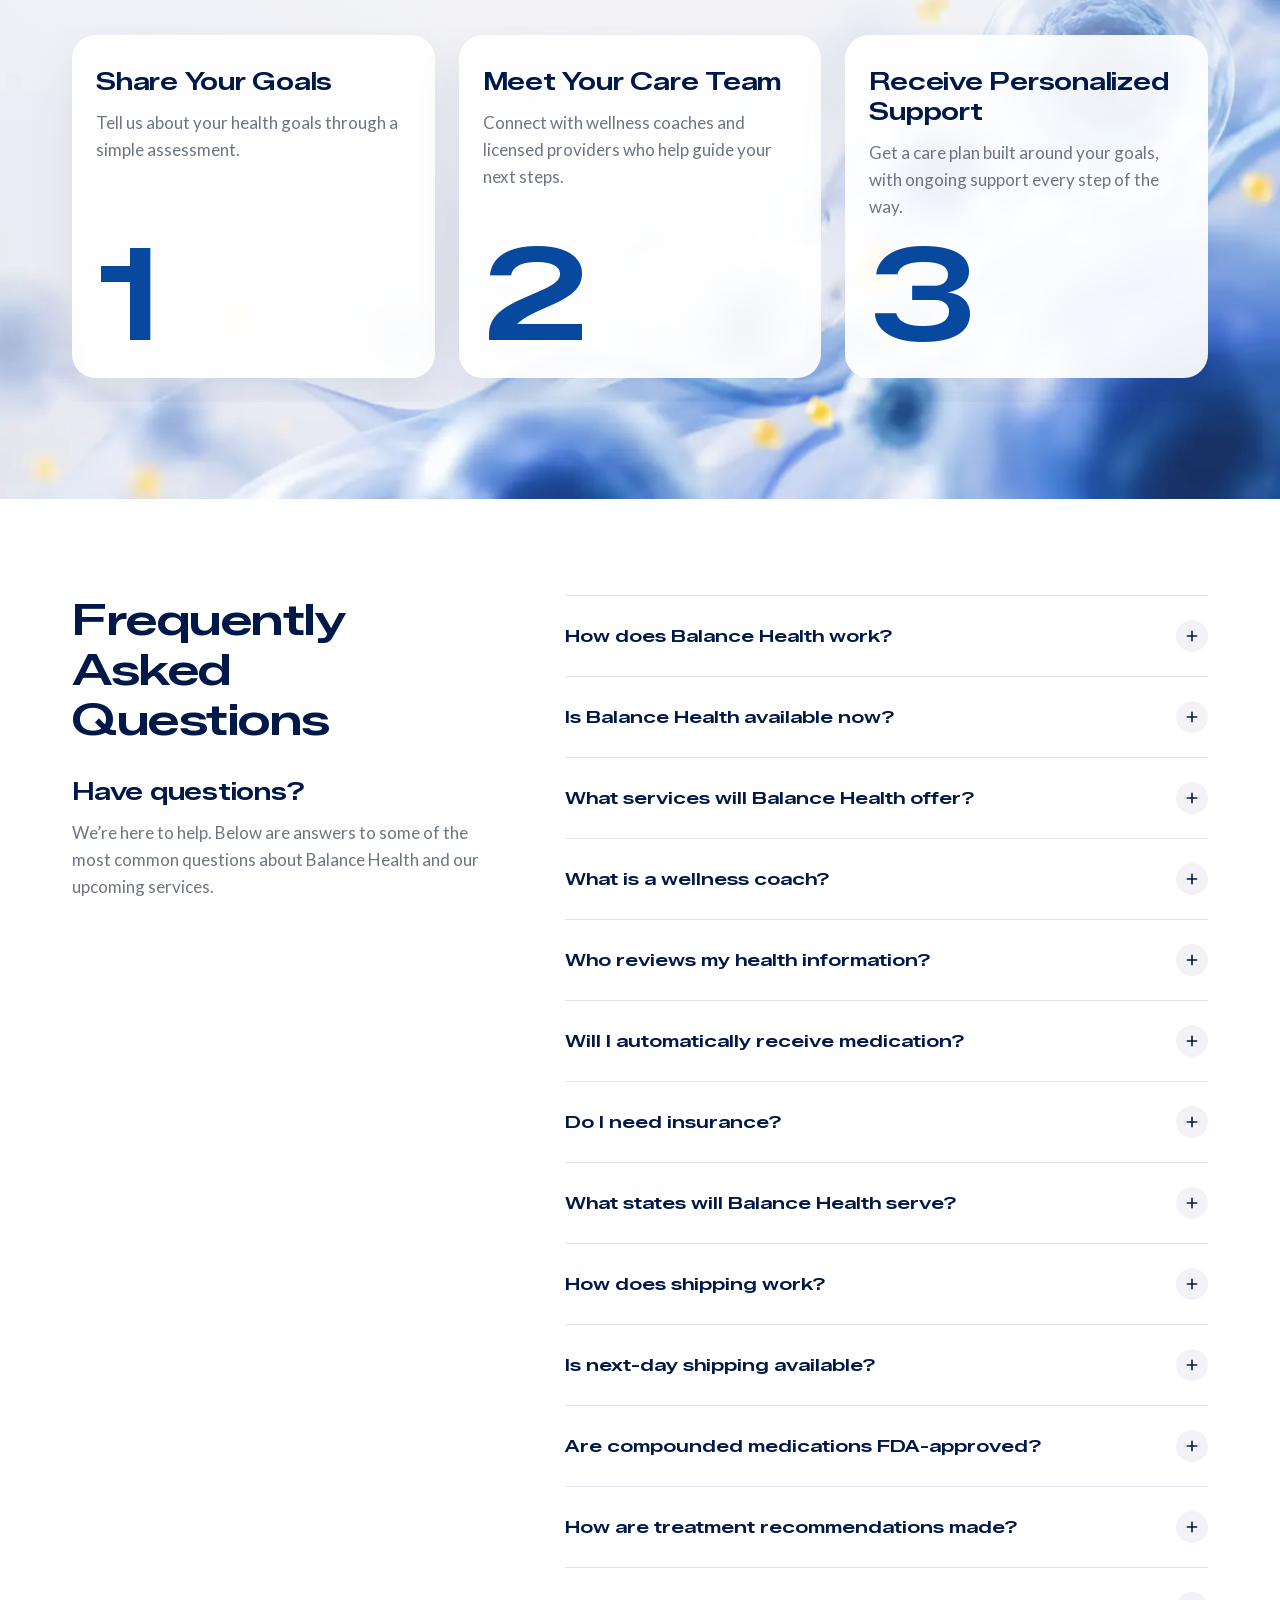
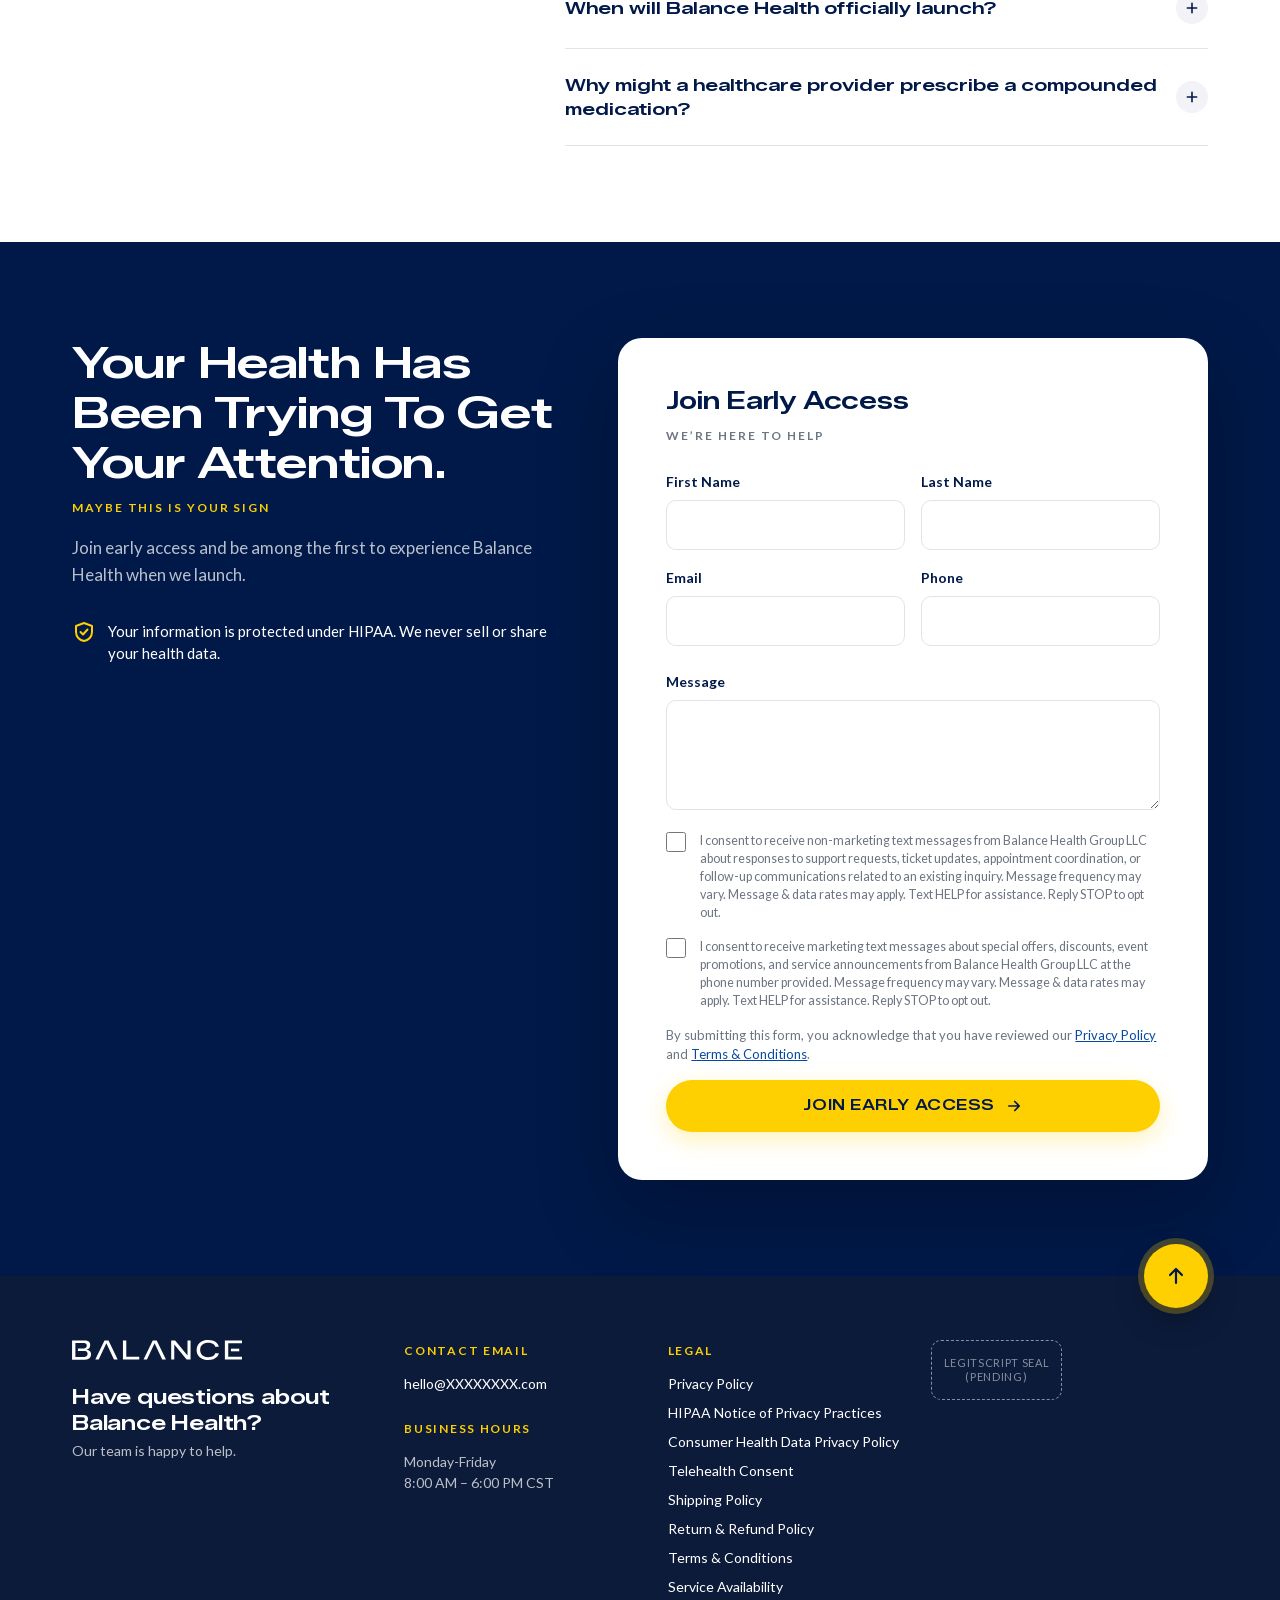
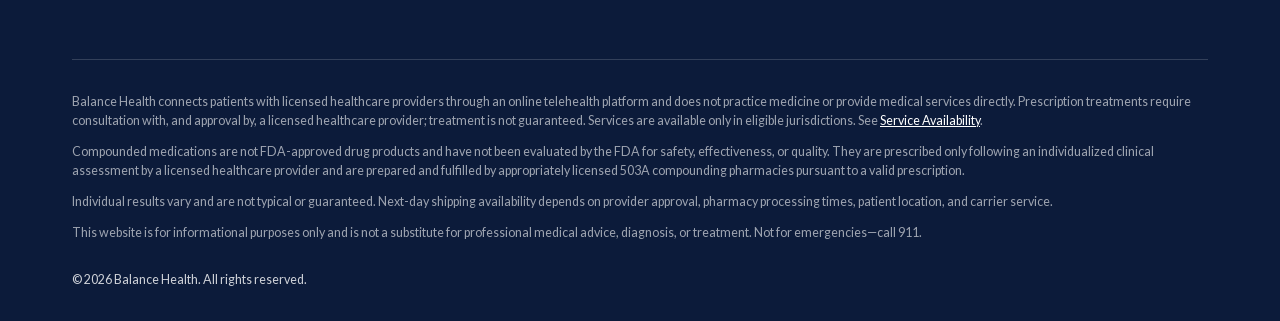
==== commit be380a8b: "Homepage: design pass after gsk.com (copy unchanged) - Why It's Different: centred statement, featur" ====
--- a/index.html
+++ b/index.html
@@ -18,6 +18,9 @@
   10. Early-access form has no backend: answers stay in sessionStorage; hook = window.balanceSubmitEarlyAccess(payload).
   11. Hero background video (member at home, tall + wide cuts) is an AI-generated (Higgsfield) fictional person,
       not a real member — client to approve. The hero's triangle is the "Λ" outline from the wordmark used as a graphic (not in the brand book).
+  12. Design pass after gsk.com (no copy changes): "Personalized Care" items shown as staggered photo cards, and
+      "How It Works" as big-number cards over a cell render. Those photos and the render are AI-generated (Higgsfield):
+      fictional people, not members, coaches or staff — client to approve.
 -->
 <html lang="en">
 <head>
@@ -35,7 +38,7 @@
   <link rel="stylesheet" href="css/fonts.css?v=1000">
   <link rel="preload" href="images/hero-member-wide-poster.webp?v=1003" as="image" media="(min-width: 600px)" fetchpriority="high">
   <link rel="preload" href="images/hero-member-poster.webp?v=1001" as="image" media="(max-width: 599.98px)" fetchpriority="high">
-  <link rel="stylesheet" href="css/site.css?v=1007">
+  <link rel="stylesheet" href="css/site.css?v=1009">
   <script>document.documentElement.classList.add('js');</script>
 </head>
 <body>
@@ -50,12 +53,6 @@
       <symbol id="i-provider" viewBox="0 0 24 24" fill="none" stroke="currentColor" stroke-width="2" stroke-linecap="round" stroke-linejoin="round"><path d="M6 3v6a5 5 0 0 0 10 0V3"/><path d="M11 14v2a5 5 0 0 0 10 0v-2"/><circle cx="21" cy="12" r="2"/><path d="M4 3h4M14 3h4"/></symbol>
       <symbol id="i-shield" viewBox="0 0 24 24" fill="none" stroke="currentColor" stroke-width="2" stroke-linecap="round" stroke-linejoin="round"><path d="M12 3l8 3v6c0 4.6-3.4 8.4-8 9-4.6-.6-8-4.4-8-9V6l8-3z"/><path d="M8.5 12l2.5 2.5 4.5-5"/></symbol>
       <symbol id="i-truck" viewBox="0 0 24 24" fill="none" stroke="currentColor" stroke-width="2" stroke-linecap="round" stroke-linejoin="round"><path d="M3 6h11v10H3zM14 9h4l3 3v4h-7"/><circle cx="7" cy="17.5" r="1.8"/><circle cx="17.5" cy="17.5" r="1.8"/></symbol>
-      <symbol id="i-scale" viewBox="0 0 24 24" fill="none" stroke="currentColor" stroke-width="2" stroke-linecap="round" stroke-linejoin="round"><rect x="3" y="3" width="18" height="18" rx="5"/><path d="M8 9a5.5 5.5 0 0 1 8 0l-2.4 2.4a2.2 2.2 0 0 0-3.2 0z"/></symbol>
-      <symbol id="i-flask" viewBox="0 0 24 24" fill="none" stroke="currentColor" stroke-width="2" stroke-linecap="round" stroke-linejoin="round"><path d="M9 3h6M10 3v6L4.5 18.5A1.7 1.7 0 0 0 6 21h12a1.7 1.7 0 0 0 1.5-2.5L14 9V3"/><path d="M7.5 15h9"/></symbol>
-      <symbol id="i-bolt" viewBox="0 0 24 24" fill="none" stroke="currentColor" stroke-width="2" stroke-linecap="round" stroke-linejoin="round"><path d="M13 2L4 14h7l-1 8 9-12h-7z"/></symbol>
-      <symbol id="i-clipboard" viewBox="0 0 24 24" fill="none" stroke="currentColor" stroke-width="1.6" stroke-linecap="round" stroke-linejoin="round"><rect x="5" y="4" width="14" height="17" rx="2"/><path d="M9 4V3h6v1M8.5 10l1.5 1.5L13 8.5M8.5 15.5l1.5 1.5 3-3M15 10h1M15 15.5h1"/></symbol>
-      <symbol id="i-team" viewBox="0 0 24 24" fill="none" stroke="currentColor" stroke-width="1.6" stroke-linecap="round" stroke-linejoin="round"><circle cx="9" cy="8" r="3.2"/><path d="M3 20c0-3.3 2.7-6 6-6s6 2.7 6 6"/><circle cx="17" cy="9" r="2.6"/><path d="M15.5 14.2A5 5 0 0 1 21 19"/></symbol>
-      <symbol id="i-heart" viewBox="0 0 24 24" fill="none" stroke="currentColor" stroke-width="1.6" stroke-linecap="round" stroke-linejoin="round"><path d="M12 20s-7.5-4.6-7.5-10.2A4.3 4.3 0 0 1 12 7a4.3 4.3 0 0 1 7.5 2.8C19.5 15.4 12 20 12 20z"/><path d="M7.5 12h2.5l1.2-2 1.6 4 1.2-2h2.5"/></symbol>
     </defs>
   </svg>
 
@@ -195,10 +192,10 @@
     <!-- Why it's different -->
     <section class="section section--navy on-navy" data-screen-label="why">
       <div class="container why">
-        <div class="section-head reveal">
+        <div class="section-head section-head--center reveal">
           <h2>A Better Way To Approach Your Health</h2>
           <span class="label">Why It’s Different</span>
-          <p>Balance Health begins with understanding. Our approach combines wellness support, licensed provider oversight, and convenient coordination of healthcare services to create a more personalized experience.</p>
+          <p class="statement">Balance Health begins with understanding. Our approach combines wellness support, licensed provider oversight, and convenient coordination of healthcare services to create a more personalized experience.</p>
         </div>
         <div class="features">
           <a class="feature reveal" href="#joinForm">
@@ -217,27 +214,37 @@
       </div>
     </section>
 
-    <!-- Personalized care -->
+    <!-- Personalized care: staggered photo cards (after gsk.com's story strip) -->
     <section class="section section--soft" data-screen-label="care">
-      <div class="container care">
-        <div class="section-head reveal">
+      <div class="container">
+        <div class="section-head section-head--center reveal">
           <h2>Personalized Care, Built Around Your Goals</h2>
           <p>Whether you're looking to lose weight, better understand your health, or improve your overall wellness, Balance Health is being built to provide personalized support every step of the way.</p>
           <a class="btn btn--primary" href="#">Start Assessment <svg aria-hidden="true"><use href="#i-arrow"/></svg></a>
         </div>
-        <div class="care-list">
-          <div class="care-item reveal">
-            <span class="care-item__icon"><svg aria-hidden="true"><use href="#i-scale"/></svg></span>
-            <div><h3>Weight Loss</h3><p>Provider-guided weight-management care that may include prescription treatment options when clinically appropriate. Treatment recommendations are individualized and determined by a licensed healthcare provider. Compounded medications, when prescribed, are not FDA-approved.</p></div>
-          </div>
-          <div class="care-item reveal">
-            <span class="care-item__icon"><svg aria-hidden="true"><use href="#i-flask"/></svg></span>
-            <div><h3>Lab Testing</h3><p>Health insights designed to help you better understand what is happening beneath the surface.</p></div>
-          </div>
-          <div class="care-item reveal">
-            <span class="care-item__icon"><svg aria-hidden="true"><use href="#i-bolt"/></svg></span>
-            <div><h3>Energy &amp; Wellness</h3><p>NAD+ support options designed around wellness, energy, and long-term health goals.</p></div>
-          </div>
+      </div>
+      <div class="rail reveal" data-rail>
+        <ul class="rail__track story-track" aria-label="Personalized care">
+          <li class="story">
+            <span class="story__media"><img src="images/story-walk.webp?v=1009" alt="A smiling man walking along a tree-lined park path at golden hour" width="720" height="960" loading="lazy"></span>
+            <h3 class="story__title">Weight Loss</h3>
+            <p class="story__text">Provider-guided weight-management care that may include prescription treatment options when clinically appropriate. Treatment recommendations are individualized and determined by a licensed healthcare provider. Compounded medications, when prescribed, are not FDA-approved.</p>
+          </li>
+          <li class="story">
+            <span class="story__media"><img src="images/story-labs.webp?v=1009" alt="A lab technician in gloves taking a routine blood sample from a man’s arm" width="720" height="960" loading="lazy"></span>
+            <h3 class="story__title">Lab Testing</h3>
+            <p class="story__text">Health insights designed to help you better understand what is happening beneath the surface.</p>
+          </li>
+          <li class="story">
+            <span class="story__media"><img src="images/story-tired.webp?v=1009" alt="A woman holding a mug of coffee by a kitchen window in the morning" width="720" height="960" loading="lazy"></span>
+            <h3 class="story__title">Energy &amp; Wellness</h3>
+            <p class="story__text">NAD+ support options designed around wellness, energy, and long-term health goals.</p>
+          </li>
+        </ul>
+        <div class="rail__controls container">
+          <button class="rail__btn" type="button" data-rail-prev aria-label="Previous"><svg aria-hidden="true"><use href="#i-arrow"/></svg></button>
+          <span class="rail__progress" aria-hidden="true"><span class="rail__bar"></span></span>
+          <button class="rail__btn" type="button" data-rail-next aria-label="Next"><svg aria-hidden="true"><use href="#i-arrow"/></svg></button>
         </div>
       </div>
     </section>
@@ -276,32 +283,37 @@
       </div>
     </section>
 
-    <!-- How it works -->
-    <section class="section section--soft" id="how" data-screen-label="how-it-works">
+    <!-- How it works: big-number cards over the cell render (after gsk.com) -->
+    <section class="section section--soft how" id="how" data-screen-label="how-it-works">
       <div class="container">
         <div class="section-head section-head--center reveal">
           <h2>How Balance Health Works</h2>
           <span class="label">Simple &amp; Transparent</span>
           <p>From first question to ongoing care — a process built to feel like a care team, not a checkout flow.</p>
         </div>
-        <div class="steps reveal">
-          <div class="steps__tabs" role="tablist" aria-label="How Balance Health Works">
-            <button class="step-tab" role="tab" id="tab-1" aria-controls="panel-1" aria-selected="true"><span class="step-tab__num">1</span>Share Your Goals</button>
-            <button class="step-tab" role="tab" id="tab-2" aria-controls="panel-2" aria-selected="false" tabindex="-1"><span class="step-tab__num">2</span>Meet Your Care Team</button>
-            <button class="step-tab" role="tab" id="tab-3" aria-controls="panel-3" aria-selected="false" tabindex="-1"><span class="step-tab__num">3</span>Receive Personalized Support</button>
-          </div>
-          <div class="step-panel" role="tabpanel" id="panel-1" aria-labelledby="tab-1">
-            <div><h3>Share Your Goals</h3><p>Tell us about your health goals through a simple assessment.</p></div>
-            <div class="step-panel__art" role="img" aria-label="Share Your Goals"><svg aria-hidden="true"><use href="#i-clipboard"/></svg></div>
-          </div>
-          <div class="step-panel" role="tabpanel" id="panel-2" aria-labelledby="tab-2" hidden>
-            <div><h3>Meet Your Care Team</h3><p>Connect with wellness coaches and licensed providers who help guide your next steps.</p></div>
-            <div class="step-panel__art" role="img" aria-label="Meet Your Care Team"><svg aria-hidden="true"><use href="#i-team"/></svg></div>
-          </div>
-          <div class="step-panel" role="tabpanel" id="panel-3" aria-labelledby="tab-3" hidden>
-            <div><h3>Receive Personalized Support</h3><p>Get a care plan built around your goals, with ongoing support every step of the way.</p></div>
-            <div class="step-panel__art" role="img" aria-label="Receive Personalized Support"><svg aria-hidden="true"><use href="#i-heart"/></svg></div>
-          </div>
+      </div>
+      <div class="rail reveal" data-rail>
+        <ol class="rail__track step-track" aria-label="How Balance Health Works">
+          <li class="step-card">
+            <h3>Share Your Goals</h3>
+            <p>Tell us about your health goals through a simple assessment.</p>
+            <span class="step-card__num" aria-hidden="true">1</span>
+          </li>
+          <li class="step-card">
+            <h3>Meet Your Care Team</h3>
+            <p>Connect with wellness coaches and licensed providers who help guide your next steps.</p>
+            <span class="step-card__num" aria-hidden="true">2</span>
+          </li>
+          <li class="step-card">
+            <h3>Receive Personalized Support</h3>
+            <p>Get a care plan built around your goals, with ongoing support every step of the way.</p>
+            <span class="step-card__num" aria-hidden="true">3</span>
+          </li>
+        </ol>
+        <div class="rail__controls container">
+          <button class="rail__btn" type="button" data-rail-prev aria-label="Previous"><svg aria-hidden="true"><use href="#i-arrow"/></svg></button>
+          <span class="rail__progress" aria-hidden="true"><span class="rail__bar"></span></span>
+          <button class="rail__btn" type="button" data-rail-next aria-label="Next"><svg aria-hidden="true"><use href="#i-arrow"/></svg></button>
         </div>
       </div>
     </section>
@@ -417,6 +429,7 @@
   </main>
 
   <footer class="site-footer">
+    <a class="to-top" href="#top" aria-label="Back to top"><svg aria-hidden="true"><use href="#i-arrow"/></svg></a>
     <div class="container">
       <div class="footer-top">
         <div class="footer-brand">
@@ -457,6 +470,6 @@
     </div>
   </footer>
 
-  <script src="js/home.js?v=1003" defer></script>
+  <script src="js/home.js?v=1009" defer></script>
 </body>
 </html>
--- a/css/site.css
+++ b/css/site.css
@@ -203,8 +203,9 @@
 .panel__bar::after { content: ""; position: absolute; inset: 0 auto 0 0; width: var(--w, 60%); border-radius: inherit; background: linear-gradient(90deg, var(--bh-royal-blue), var(--bh-active-blue)); }
 .panel__val { height: 8px; border-radius: 99px; background: #E2E3EA; }
 
-/* ---------- Why it's different ---------- */
+/* ---------- Why it's different: centred statement (gsk.com "Who we are"), features in a row below ---------- */
 .why { display: grid; gap: var(--space-7); }
+.section-head .statement { max-width: 980px; margin-left: auto; margin-right: auto; font-size: 20px; line-height: 30px; }
 .features { display: grid; gap: var(--space-4); }
 .feature { display: grid; grid-template-columns: 48px 1fr; gap: var(--space-4); padding: var(--space-5); border: 1px solid var(--color-border-inverse); border-radius: var(--radius-md); background: rgba(255, 255, 255, .03); color: inherit; text-decoration: none; transition: background-color .2s ease, border-color .2s ease; }
 .feature:hover { background: rgba(255, 255, 255, .07); border-color: rgba(254, 207, 1, .5); }
@@ -212,20 +213,12 @@
 .feature__icon svg { width: 24px; height: 24px; }
 .feature h3 { font-size: 18px; line-height: 24px; }
 .feature p { margin-top: 6px; color: var(--color-text-inverse-muted); }
+.on-navy .section-head .statement { color: var(--bh-white); }
+.why .section-head { max-width: 980px; }
 @media (min-width: 1024px) {
-  .why { grid-template-columns: .9fr 1.1fr; align-items: start; gap: var(--space-8); }
-}
-
-/* ---------- Personalized care ---------- */
-.care { display: grid; gap: var(--space-7); }
-.care-list { display: grid; gap: var(--space-4); }
-.care-item { display: grid; grid-template-columns: 56px 1fr; gap: var(--space-4); padding: var(--space-5); background: var(--bh-white); border-radius: var(--radius-md); border: 1px solid var(--color-border); }
-.care-item__icon { display: grid; place-items: center; width: 56px; height: 56px; border-radius: 16px; background: var(--bh-signature-navy); color: var(--color-accent); }
-.care-item__icon svg { width: 26px; height: 26px; }
-.care-item h3 { font-size: 20px; line-height: 26px; }
-.care-item p { margin-top: 6px; color: var(--color-text-muted); }
-@media (min-width: 1024px) {
-  .care { grid-template-columns: .85fr 1.15fr; align-items: center; gap: var(--space-8); }
+  .section-head .statement { font-size: 28px; line-height: 40px; }
+  .features { grid-template-columns: repeat(3, 1fr); }
+  .feature { grid-template-columns: 1fr; align-content: start; }
 }
 
 /* ---------- Wellness coaches ---------- */
@@ -259,30 +252,6 @@
 .chat__review { display: flex; align-items: center; gap: 10px; margin-top: var(--space-4); padding: 10px 12px; border-radius: var(--radius-sm); background: rgba(254, 207, 1, .18); font-weight: 700; font-size: 14px; }
 .chat__review svg { width: 20px; height: 20px; color: var(--bh-signature-navy); }
 
-/* ---------- How it works ---------- */
-.steps { margin-top: var(--space-7); }
-.steps__tabs { display: grid; gap: var(--space-3); }
-.step-tab {
-  display: flex; align-items: center; gap: var(--space-4); width: 100%; text-align: left;
-  padding: var(--space-4) var(--space-5); border: 1px solid var(--color-border); border-radius: var(--radius-md);
-  background: var(--bh-white); color: var(--color-text); cursor: pointer;
-  font-family: var(--font-display); font-weight: var(--weight-display); font-size: 16px; line-height: 22px;
-  transition: background-color .2s ease, border-color .2s ease, color .2s ease;
-}
-.step-tab__num { flex: none; display: grid; place-items: center; width: 40px; height: 40px; border-radius: 50%; background: var(--bh-cloud); font-size: 15px; }
-.step-tab[aria-selected="true"] { background: var(--bh-signature-navy); border-color: var(--bh-signature-navy); color: var(--bh-white); }
-.step-tab[aria-selected="true"] .step-tab__num { background: var(--color-accent); color: var(--bh-signature-navy); }
-.step-panel { margin-top: var(--space-5); display: grid; gap: var(--space-5); align-items: center; padding: var(--space-6) var(--space-5); background: var(--bh-white); border-radius: var(--radius-lg); border: 1px solid var(--color-border); }
-.step-panel[hidden] { display: none; }
-.step-panel h3 { font-size: var(--text-h1); line-height: var(--leading-h1); }
-.step-panel p { margin-top: var(--space-3); color: var(--color-text-muted); font-size: 17px; line-height: 27px; max-width: 460px; }
-.step-panel__art { display: grid; place-items: center; aspect-ratio: 16 / 10; border-radius: var(--radius-md); background: radial-gradient(90% 90% at 70% 20%, var(--bh-active-blue), var(--bh-signature-navy)); color: var(--color-accent); }
-.step-panel__art svg { width: 30%; height: auto; }
-@media (min-width: 900px) {
-  .steps__tabs { grid-template-columns: repeat(3, 1fr); }
-  .step-panel { grid-template-columns: 1fr 1fr; padding: var(--space-7); gap: var(--space-7); }
-}
-
 /* ---------- FAQ ---------- */
 .faq { display: grid; gap: var(--space-7); }
 .faq__intro h3 { margin-top: var(--space-6); font-size: var(--text-h2); line-height: var(--leading-h2); }
@@ -351,6 +320,78 @@
 .footer-copy { margin-top: var(--space-4); color: rgba(255, 255, 255, .8); }
 @media (min-width: 900px) { .footer-top { grid-template-columns: 1.3fr 1fr 1fr 1.2fr; } }
 
+/* ---------- Rail: horizontal scroll-snap track + arrows + progress (after gsk.com's carousels) ---------- */
+/* The track bleeds to the viewport edge but its first card lines up with the container */
+.rail { container-type: inline-size; --rail-inset: max(var(--gutter), calc((100cqi - var(--container)) / 2 + var(--gutter))); }
+.rail__track {
+  list-style: none; margin: 0; padding: var(--space-2) var(--rail-inset) var(--space-5);
+  display: flex; gap: var(--space-5); overflow-x: auto; scroll-snap-type: x mandatory; scroll-padding-inline: var(--rail-inset);
+  scrollbar-width: none; -webkit-overflow-scrolling: touch;
+}
+.rail__track::-webkit-scrollbar { display: none; }
+.rail__track > li { flex: none; scroll-snap-align: start; }
+.rail__controls { display: flex; align-items: center; justify-content: center; gap: var(--space-4); margin-top: var(--space-3); }
+.rail--static .rail__controls { display: none; }
+.rail__btn { display: grid; place-items: center; width: 44px; height: 44px; padding: 0; border: 1.5px solid var(--color-border); border-radius: 50%; background: var(--bh-white); color: var(--bh-signature-navy); cursor: pointer; transition: background-color .2s ease, opacity .2s ease; }
+.rail__btn svg { width: 18px; height: 18px; }
+.rail__btn[data-rail-prev] svg { transform: rotate(180deg); }
+.rail__btn:hover:not(:disabled) { background: var(--color-accent); border-color: var(--color-accent); }
+.rail__btn:disabled { opacity: .35; cursor: default; }
+.rail__progress { position: relative; width: min(320px, 50vw); height: 4px; border-radius: 99px; background: var(--color-border); overflow: hidden; }
+.rail__bar { position: absolute; inset: 0 auto 0 0; width: var(--rail-size, 30%); border-radius: inherit; background: var(--bh-active-blue); transform: translateX(var(--rail-pos, 0%)); }
+.on-navy .rail__btn { background: transparent; border-color: var(--color-border-inverse); color: var(--bh-white); }
+.on-navy .rail__btn:hover:not(:disabled) { color: var(--bh-signature-navy); }
+.on-navy .rail__progress { background: var(--color-border-inverse); }
+.on-navy .rail__bar { background: var(--color-accent); }
+
+/* ---------- Personalized care: staggered photo cards (gsk.com story strip) ---------- */
+.story-track { margin-top: var(--space-7); align-items: flex-start; }
+.story { width: min(78vw, 320px); }
+.story:nth-child(odd) { margin-top: var(--space-7); } /* the gsk.com stagger */
+.story__media { display: block; aspect-ratio: 3 / 4; border-radius: var(--radius-lg); overflow: hidden; background: var(--bh-royal-blue); }
+.story__media img { width: 100%; height: 100%; object-fit: cover; transition: transform .6s ease; }
+.story:hover .story__media img { transform: scale(1.04); }
+.story__title { margin-top: var(--space-4); font-size: 20px; line-height: 26px; }
+.story__text { margin-top: var(--space-2); color: var(--color-text-muted); }
+@media (min-width: 1024px) {
+  .story { width: calc((min(100cqi, var(--container)) - 2 * var(--gutter) - 2 * var(--space-5)) / 3); }
+  .story:nth-child(odd) { margin-top: var(--space-8); }
+  .story__media { aspect-ratio: 4 / 5; }
+}
+
+/* ---------- How it works: big-number cards over the cell render (gsk.com stat cards) ---------- */
+.how { position: relative; isolation: isolate; overflow: hidden; }
+.how::before {
+  content: ""; position: absolute; inset: 0; z-index: -1;
+  background: radial-gradient(60% 45% at 50% 18%, var(--bh-cloud) 30%, rgba(243, 243, 247, 0)), url("../images/impact-cells.webp?v=1009") right bottom / cover no-repeat; opacity: .9;
+}
+.step-track { margin-top: var(--space-7); }
+.step-card {
+  display: flex; flex-direction: column; width: min(82vw, 360px); min-height: 300px; padding: var(--space-6) var(--space-5);
+  background: rgba(255, 255, 255, .92); backdrop-filter: blur(6px); -webkit-backdrop-filter: blur(6px);
+  border-radius: var(--radius-lg); box-shadow: 0 18px 50px rgba(0, 25, 72, .08);
+}
+.step-card h3 { font-size: var(--text-h2); line-height: var(--leading-h2); }
+.step-card p { margin-top: var(--space-3); color: var(--color-text-muted); font-size: 17px; line-height: 27px; }
+/* the step number sits at the foot of the card: no text above the title */
+.step-card__num { margin-top: auto; padding-top: var(--space-5); font-family: var(--font-display); font-weight: var(--weight-display); font-size: 96px; line-height: .8; letter-spacing: -0.04em; color: var(--bh-active-blue); }
+@media (min-width: 1024px) {
+  .step-card { width: calc((min(100cqi, var(--container)) - 2 * var(--gutter) - 2 * var(--space-5)) / 3); min-height: 340px; }
+  .step-card__num { font-size: 128px; }
+}
+
+/* ---------- Back to top: circle on the footer's top edge (gsk.com) ---------- */
+.site-footer { position: relative; }
+.to-top {
+  position: absolute; top: -32px; right: var(--gutter); display: grid; place-items: center; width: 64px; height: 64px; border-radius: 50%;
+  background: var(--color-accent); color: var(--bh-signature-navy); box-shadow: 0 0 0 6px rgba(254, 207, 1, .25), 0 12px 30px rgba(0, 0, 0, .25);
+  transition: transform .2s ease;
+}
+.to-top svg { width: 24px; height: 24px; transform: rotate(-90deg); }
+.to-top:hover { transform: translateY(-3px); }
+.site-footer a.to-top { color: var(--bh-signature-navy); text-decoration: none; }
+.to-top { right: max(var(--gutter), calc(50% - var(--container) / 2 + var(--gutter))); }
+
 /* ---------- Reveal (JS adds .js; reduced motion shows everything) ---------- */
 .js .reveal { opacity: 0; transform: translateY(18px); transition: opacity .7s ease, transform .7s ease; }
 .js .reveal.is-in { opacity: 1; transform: none; }
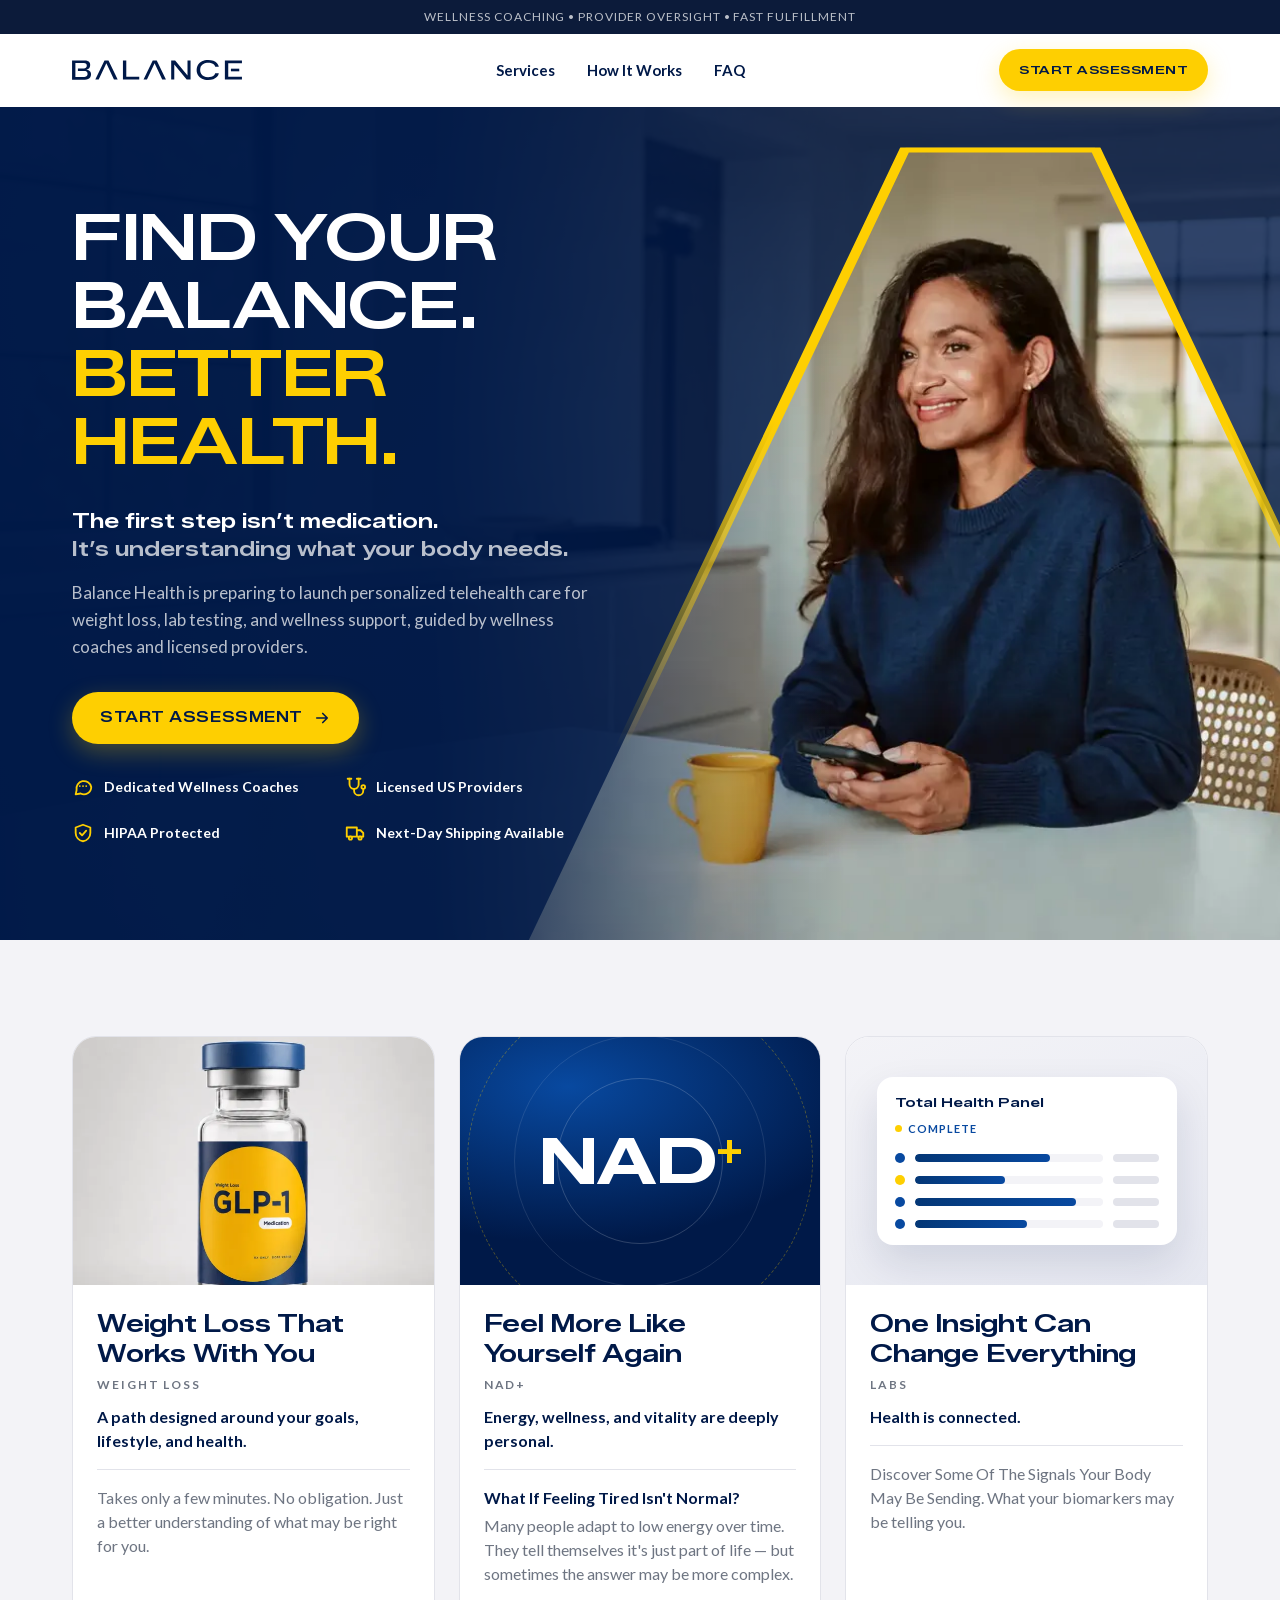
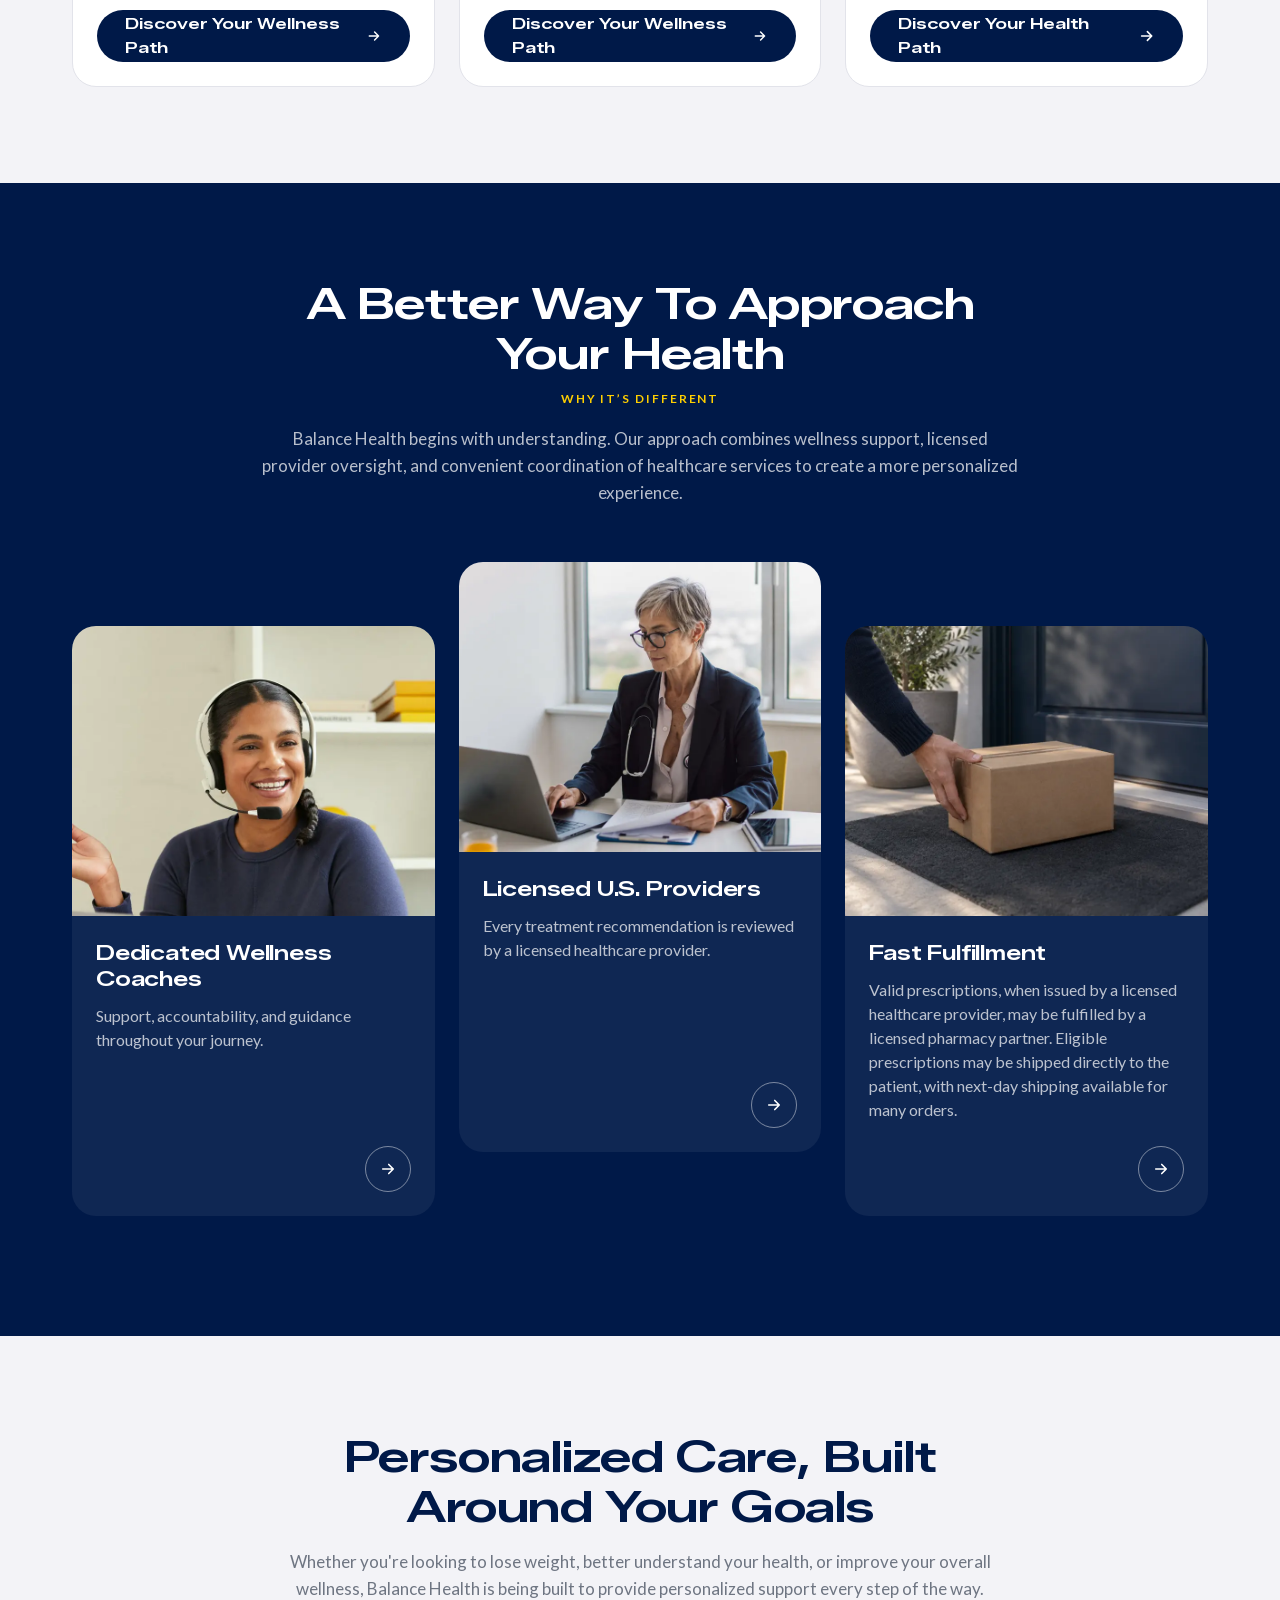
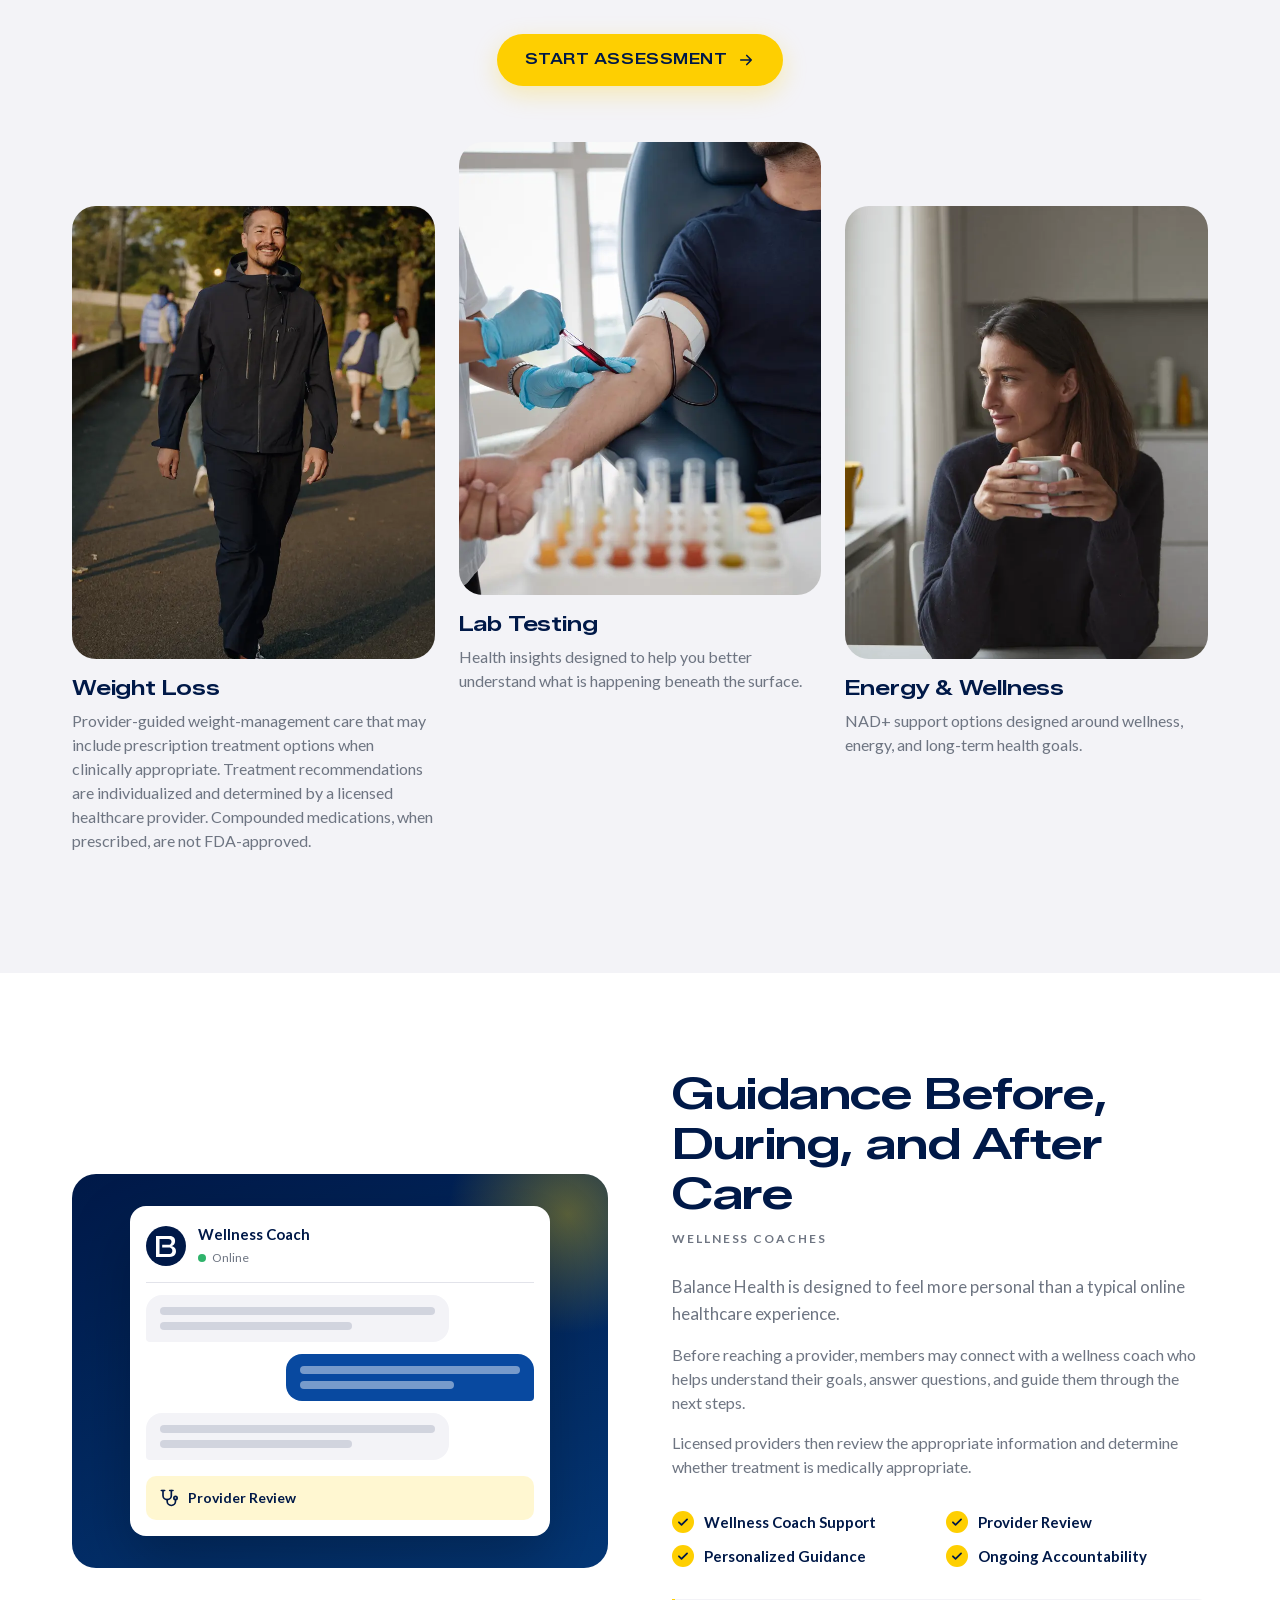
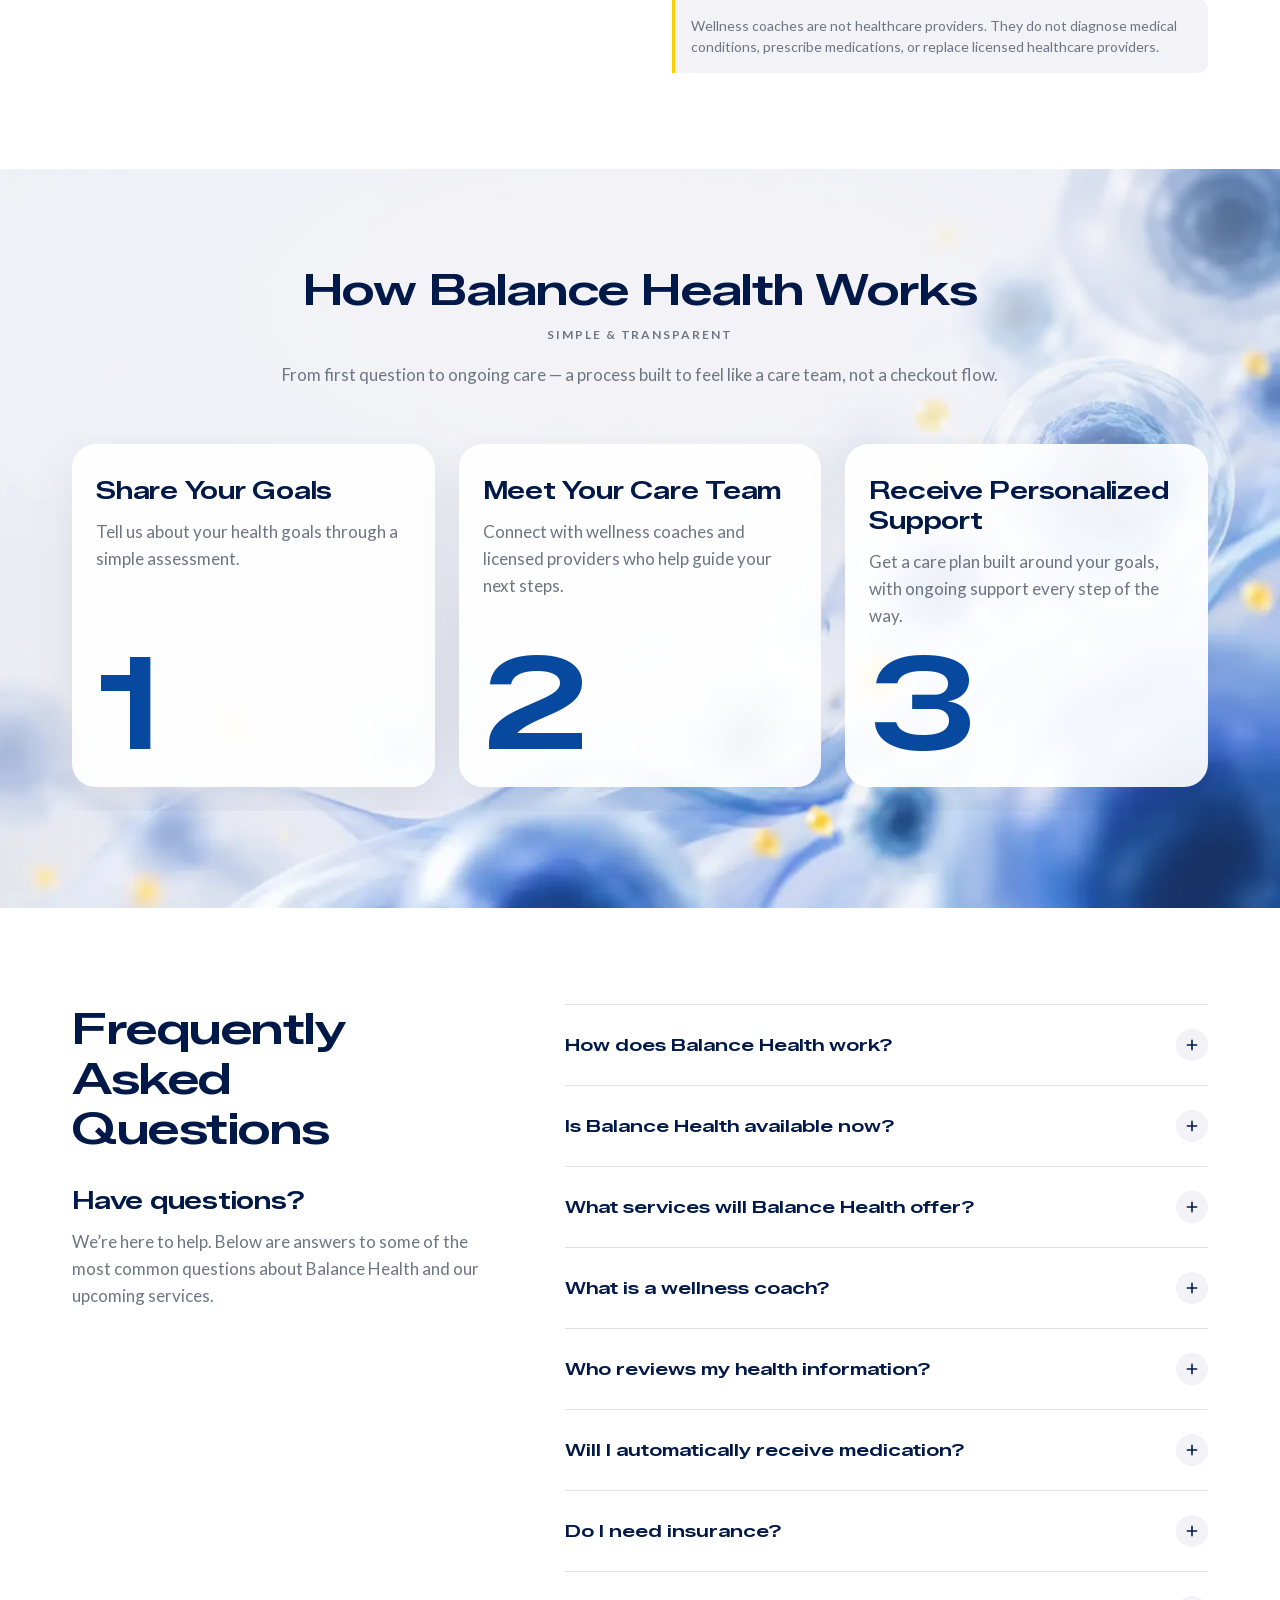
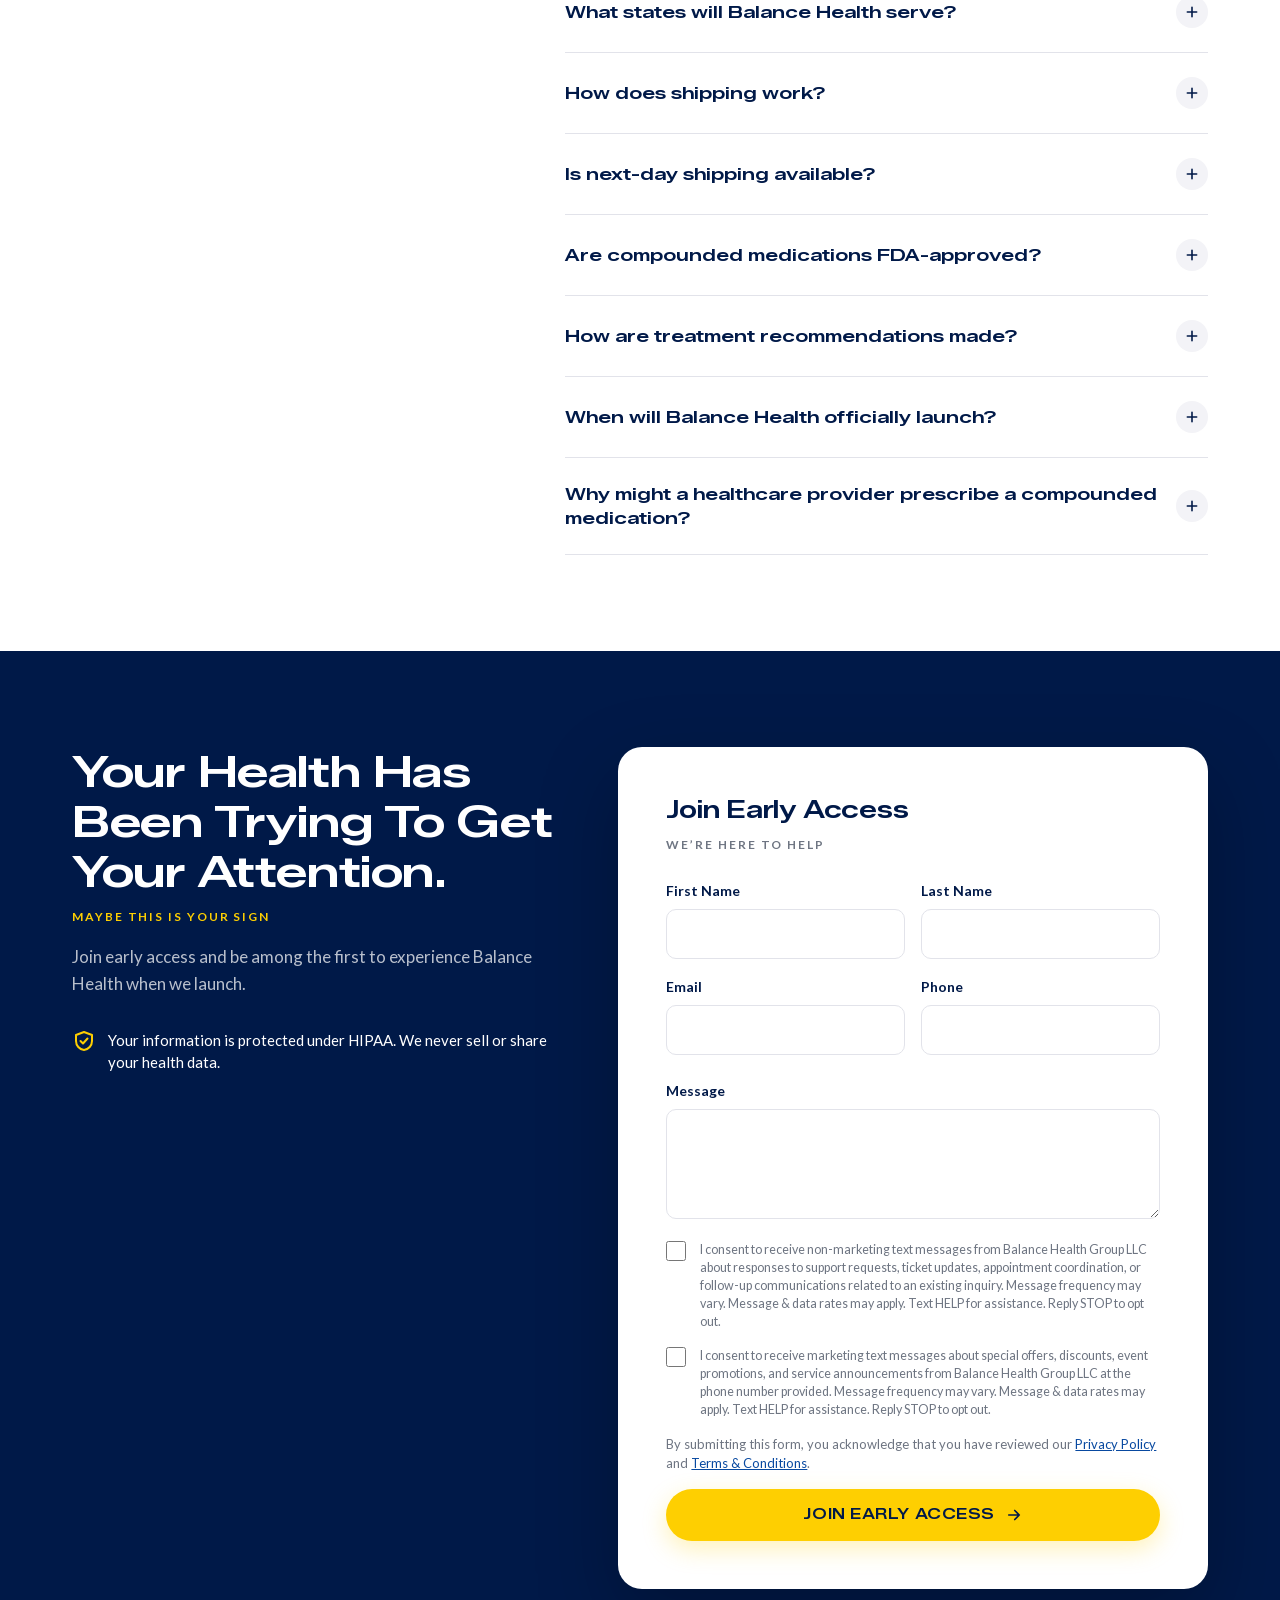
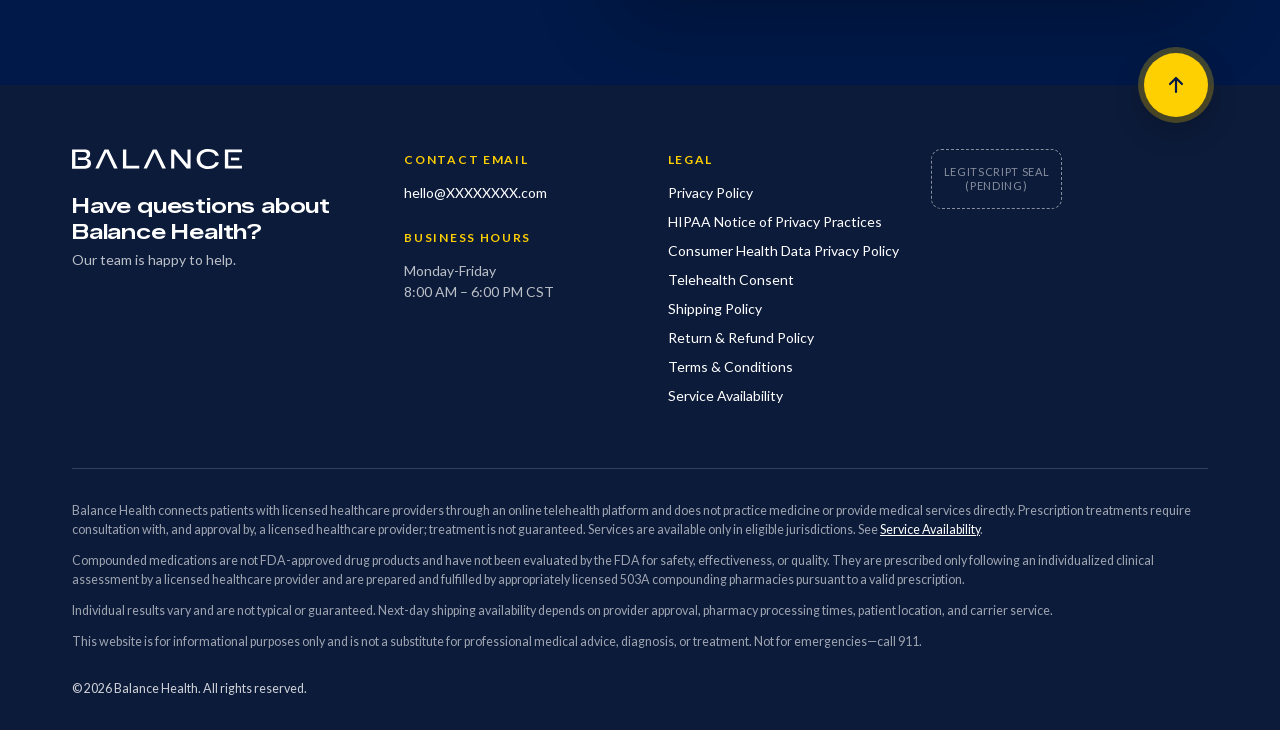
==== commit 2b86ee1c: "Why It's Different: GSK-style staggered photo cards (copy unchanged) - Calm centred intro, paragraph" ====
--- a/index.html
+++ b/index.html
@@ -18,9 +18,10 @@
   10. Early-access form has no backend: answers stay in sessionStorage; hook = window.balanceSubmitEarlyAccess(payload).
   11. Hero background video (member at home, tall + wide cuts) is an AI-generated (Higgsfield) fictional person,
       not a real member — client to approve. The hero's triangle is the "Λ" outline from the wordmark used as a graphic (not in the brand book).
-  12. Design pass after gsk.com (no copy changes): "Personalized Care" items shown as staggered photo cards, and
-      "How It Works" as big-number cards over a cell render. Those photos and the render are AI-generated (Higgsfield):
-      fictional people, not members, coaches or staff — client to approve.
+  12. Design pass after gsk.com (no copy changes): "Why It's Different" features shown as staggered photo cards,
+      "Personalized Care" items as staggered photo cards, and "How It Works" as big-number cards over a cell render.
+      All those photos and the render are AI-generated (Higgsfield): fictional people, not members, coaches, providers
+      or staff — client to approve.
 -->
 <html lang="en">
 <head>
@@ -38,7 +39,7 @@
   <link rel="stylesheet" href="css/fonts.css?v=1000">
   <link rel="preload" href="images/hero-member-wide-poster.webp?v=1003" as="image" media="(min-width: 600px)" fetchpriority="high">
   <link rel="preload" href="images/hero-member-poster.webp?v=1001" as="image" media="(max-width: 599.98px)" fetchpriority="high">
-  <link rel="stylesheet" href="css/site.css?v=1009">
+  <link rel="stylesheet" href="css/site.css?v=1010">
   <script>document.documentElement.classList.add('js');</script>
 </head>
 <body>
@@ -189,27 +190,52 @@
       </div>
     </section>
 
-    <!-- Why it's different -->
-    <section class="section section--navy on-navy" data-screen-label="why">
-      <div class="container why">
+    <!-- Why it's different: calm centred intro + staggered photo pillar cards (after gsk.com's "card-slides") -->
+    <section class="section section--navy on-navy why" data-screen-label="why">
+      <div class="container">
         <div class="section-head section-head--center reveal">
           <h2>A Better Way To Approach Your Health</h2>
           <span class="label">Why It’s Different</span>
-          <p class="statement">Balance Health begins with understanding. Our approach combines wellness support, licensed provider oversight, and convenient coordination of healthcare services to create a more personalized experience.</p>
-        </div>
-        <div class="features">
-          <a class="feature reveal" href="#joinForm">
-            <span class="feature__icon"><svg aria-hidden="true"><use href="#i-coach"/></svg></span>
-            <span><h3>Dedicated Wellness Coaches</h3><p>Support, accountability, and guidance throughout your journey.</p></span>
-          </a>
-          <a class="feature reveal" href="#joinForm">
-            <span class="feature__icon"><svg aria-hidden="true"><use href="#i-provider"/></svg></span>
-            <span><h3>Licensed U.S. Providers</h3><p>Every treatment recommendation is reviewed by a licensed healthcare provider.</p></span>
-          </a>
-          <a class="feature reveal" href="#joinForm">
-            <span class="feature__icon"><svg aria-hidden="true"><use href="#i-truck"/></svg></span>
-            <span><h3>Fast Fulfillment</h3><p>Valid prescriptions, when issued by a licensed healthcare provider, may be fulfilled by a licensed pharmacy partner. Eligible prescriptions may be shipped directly to the patient, with next-day shipping available for many orders.</p></span>
-          </a>
+          <p>Balance Health begins with understanding. Our approach combines wellness support, licensed provider oversight, and convenient coordination of healthcare services to create a more personalized experience.</p>
+        </div>
+      </div>
+      <div class="rail reveal" data-rail>
+        <ul class="rail__track why-track" aria-label="Why It’s Different">
+          <li class="why-card">
+            <a class="why-card__link" href="#joinForm">
+              <span class="why-card__media"><img src="images/why-coach.webp?v=1010" alt="A wellness coach with a headset smiling during a video call at her desk" width="800" height="640" loading="lazy"></span>
+              <span class="why-card__body">
+                <h3>Dedicated Wellness Coaches</h3>
+                <p>Support, accountability, and guidance throughout your journey.</p>
+                <span class="why-card__go" aria-hidden="true"><svg><use href="#i-arrow"/></svg></span>
+              </span>
+            </a>
+          </li>
+          <li class="why-card">
+            <a class="why-card__link" href="#joinForm">
+              <span class="why-card__media"><img src="images/why-provider.webp?v=1010" alt="A physician with reading glasses reviewing notes at a laptop by a window" width="800" height="640" loading="lazy"></span>
+              <span class="why-card__body">
+                <h3>Licensed U.S. Providers</h3>
+                <p>Every treatment recommendation is reviewed by a licensed healthcare provider.</p>
+                <span class="why-card__go" aria-hidden="true"><svg><use href="#i-arrow"/></svg></span>
+              </span>
+            </a>
+          </li>
+          <li class="why-card">
+            <a class="why-card__link" href="#joinForm">
+              <span class="why-card__media"><img src="images/why-delivery.webp?v=1010" alt="A hand reaching for a plain delivery box on a doormat at a front door" width="800" height="640" loading="lazy"></span>
+              <span class="why-card__body">
+                <h3>Fast Fulfillment</h3>
+                <p>Valid prescriptions, when issued by a licensed healthcare provider, may be fulfilled by a licensed pharmacy partner. Eligible prescriptions may be shipped directly to the patient, with next-day shipping available for many orders.</p>
+                <span class="why-card__go" aria-hidden="true"><svg><use href="#i-arrow"/></svg></span>
+              </span>
+            </a>
+          </li>
+        </ul>
+        <div class="rail__controls container">
+          <button class="rail__btn" type="button" data-rail-prev aria-label="Previous"><svg aria-hidden="true"><use href="#i-arrow"/></svg></button>
+          <span class="rail__progress" aria-hidden="true"><span class="rail__bar"></span></span>
+          <button class="rail__btn" type="button" data-rail-next aria-label="Next"><svg aria-hidden="true"><use href="#i-arrow"/></svg></button>
         </div>
       </div>
     </section>
--- a/css/site.css
+++ b/css/site.css
@@ -203,22 +203,28 @@
 .panel__bar::after { content: ""; position: absolute; inset: 0 auto 0 0; width: var(--w, 60%); border-radius: inherit; background: linear-gradient(90deg, var(--bh-royal-blue), var(--bh-active-blue)); }
 .panel__val { height: 8px; border-radius: 99px; background: #E2E3EA; }
 
-/* ---------- Why it's different: centred statement (gsk.com "Who we are"), features in a row below ---------- */
-.why { display: grid; gap: var(--space-7); }
-.section-head .statement { max-width: 980px; margin-left: auto; margin-right: auto; font-size: 20px; line-height: 30px; }
-.features { display: grid; gap: var(--space-4); }
-.feature { display: grid; grid-template-columns: 48px 1fr; gap: var(--space-4); padding: var(--space-5); border: 1px solid var(--color-border-inverse); border-radius: var(--radius-md); background: rgba(255, 255, 255, .03); color: inherit; text-decoration: none; transition: background-color .2s ease, border-color .2s ease; }
-.feature:hover { background: rgba(255, 255, 255, .07); border-color: rgba(254, 207, 1, .5); }
-.feature__icon { display: grid; place-items: center; width: 48px; height: 48px; border-radius: 14px; background: var(--color-accent); color: var(--bh-signature-navy); }
-.feature__icon svg { width: 24px; height: 24px; }
-.feature h3 { font-size: 18px; line-height: 24px; }
-.feature p { margin-top: 6px; color: var(--color-text-inverse-muted); }
-.on-navy .section-head .statement { color: var(--bh-white); }
-.why .section-head { max-width: 980px; }
+/* ---------- Why it's different: GSK "card-slides" — calm intro, staggered photo cards ---------- */
+.why .section-head p { max-width: 880px; margin-left: auto; margin-right: auto; text-align: left; } /* GSK: centred title, body left-aligned in a narrow column */
+@media (min-width: 768px) { .why .section-head p { text-align: center; } }
+.rail__track.why-track { margin-top: var(--space-7); align-items: flex-start; } /* beats .rail__track { margin: 0 } later in the file */
+.why-card { width: min(80vw, 340px); }
+.why-card:nth-child(odd) { margin-top: var(--space-7); } /* middle card sits higher, as on gsk.com */
+.why-card__link { display: flex; flex-direction: column; border-radius: var(--radius-lg); overflow: hidden; background: rgba(255, 255, 255, .06); color: inherit; text-decoration: none; transition: background-color .25s ease; }
+.why-card__link:hover { background: rgba(255, 255, 255, .11); }
+.why-card__media { display: block; aspect-ratio: 5 / 4; overflow: hidden; background: var(--bh-royal-blue); }
+.why-card__media img { width: 100%; height: 100%; object-fit: cover; transition: transform .6s ease; }
+.why-card__link:hover .why-card__media img { transform: scale(1.04); }
+.why-card__body { display: flex; flex-direction: column; min-height: 250px; padding: var(--space-5); }
+.why-card h3 { font-size: 20px; line-height: 26px; }
+.why-card p { margin-top: var(--space-3); color: var(--color-text-inverse-muted); }
+/* the gsk.com corner control: outline circle that fills on hover */
+.why-card__go { display: grid; place-items: center; align-self: flex-end; width: 46px; height: 46px; margin-top: auto; border: 1.5px solid rgba(255, 255, 255, .45); border-radius: 50%; color: var(--bh-white); transition: background-color .2s ease, border-color .2s ease, color .2s ease; }
+.why-card__go svg { width: 18px; height: 18px; }
+.why-card__link:hover .why-card__go, .why-card__link:focus-visible .why-card__go { background: var(--color-accent); border-color: var(--color-accent); color: var(--bh-signature-navy); }
 @media (min-width: 1024px) {
-  .section-head .statement { font-size: 28px; line-height: 40px; }
-  .features { grid-template-columns: repeat(3, 1fr); }
-  .feature { grid-template-columns: 1fr; align-content: start; }
+  .why-card { width: calc((min(100cqi, var(--container)) - 2 * var(--gutter) - 2 * var(--space-5)) / 3); }
+  .why-card:nth-child(odd) { margin-top: var(--space-8); }
+  .why-card__body { min-height: 300px; }
 }
 
 /* ---------- Wellness coaches ---------- */
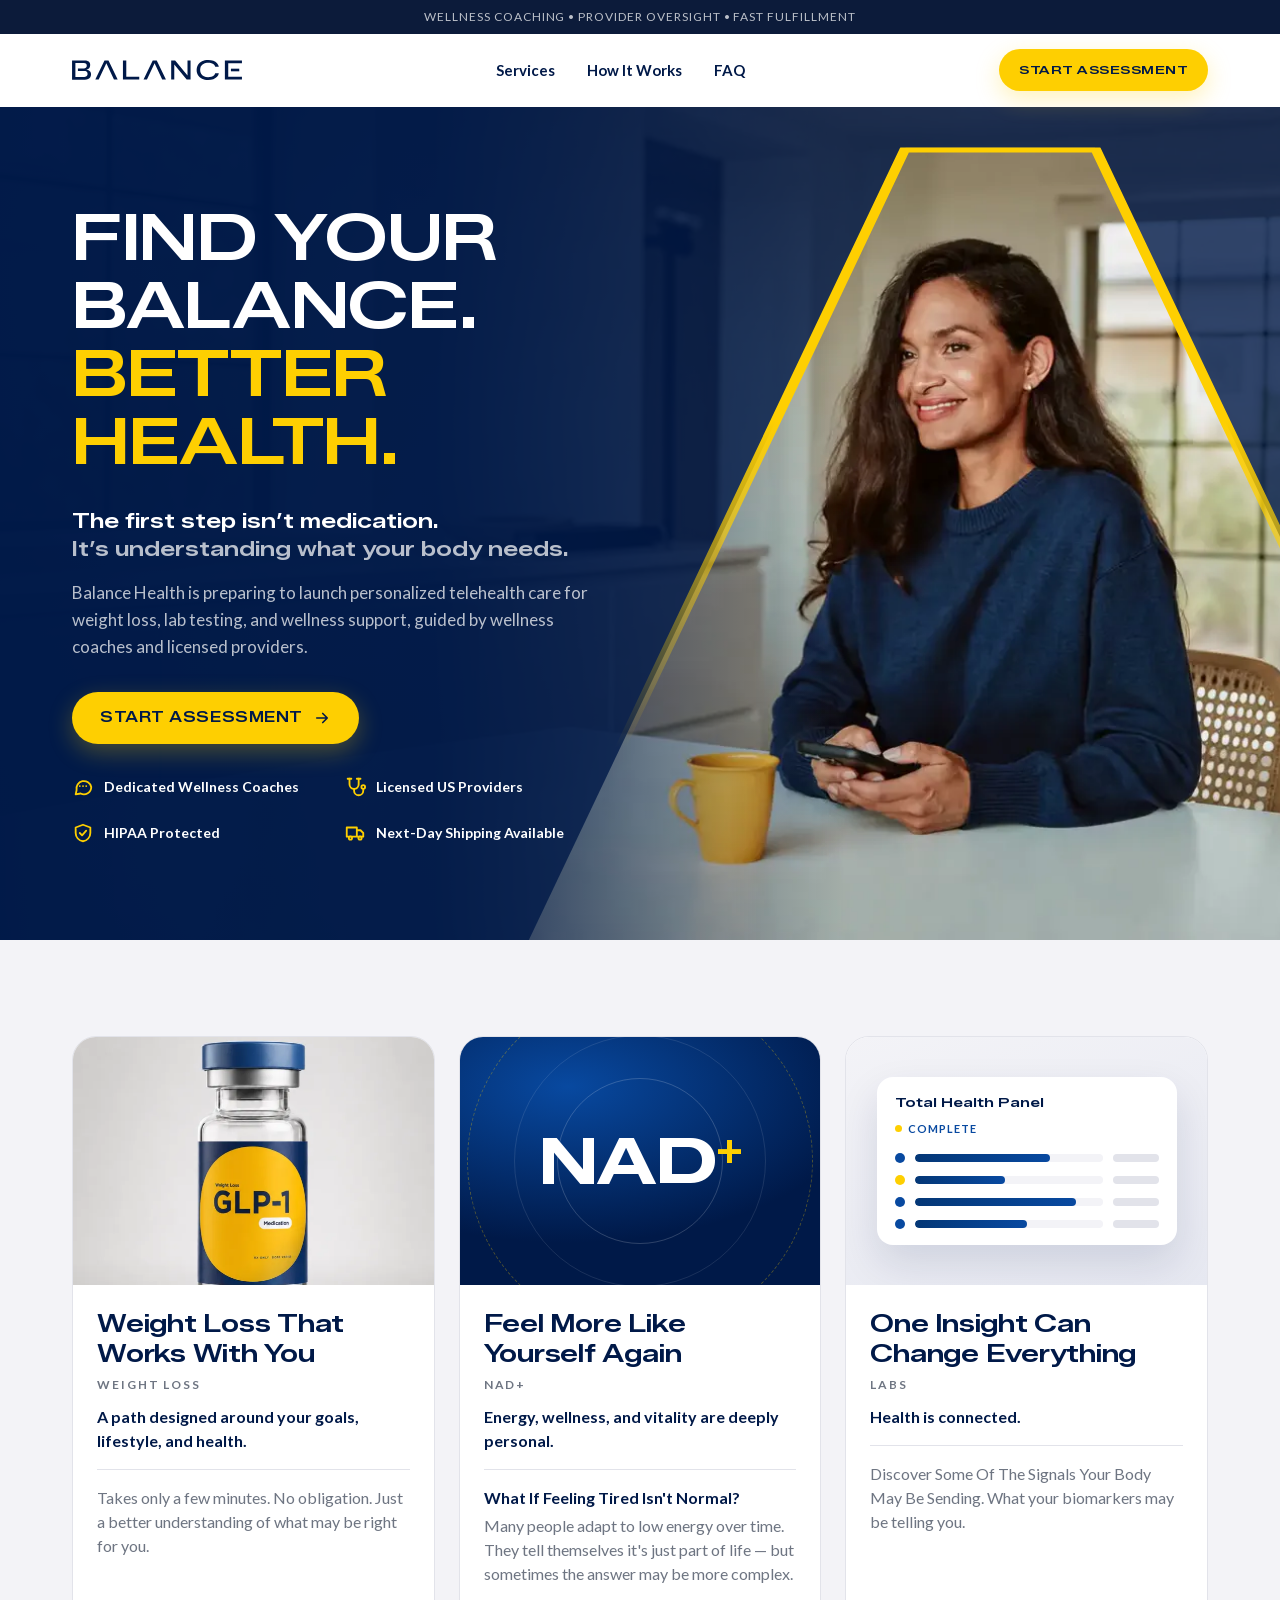
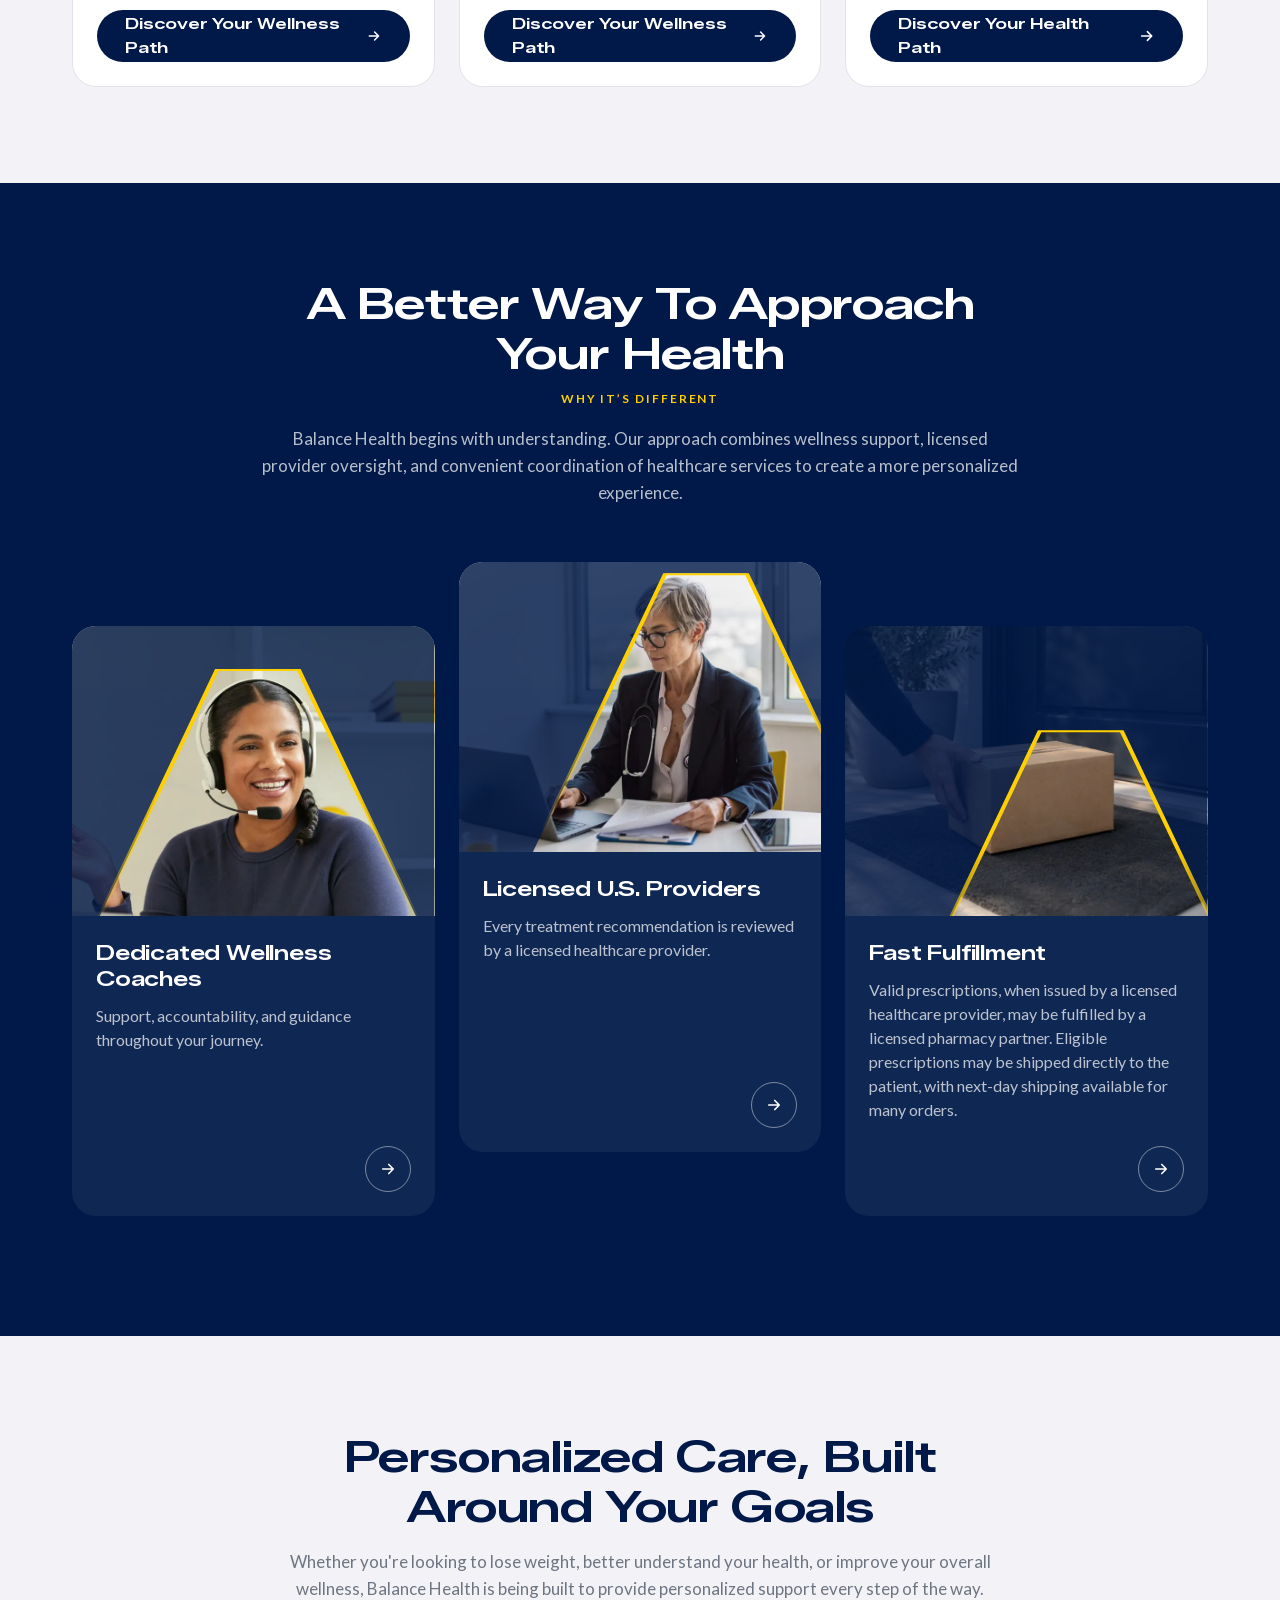
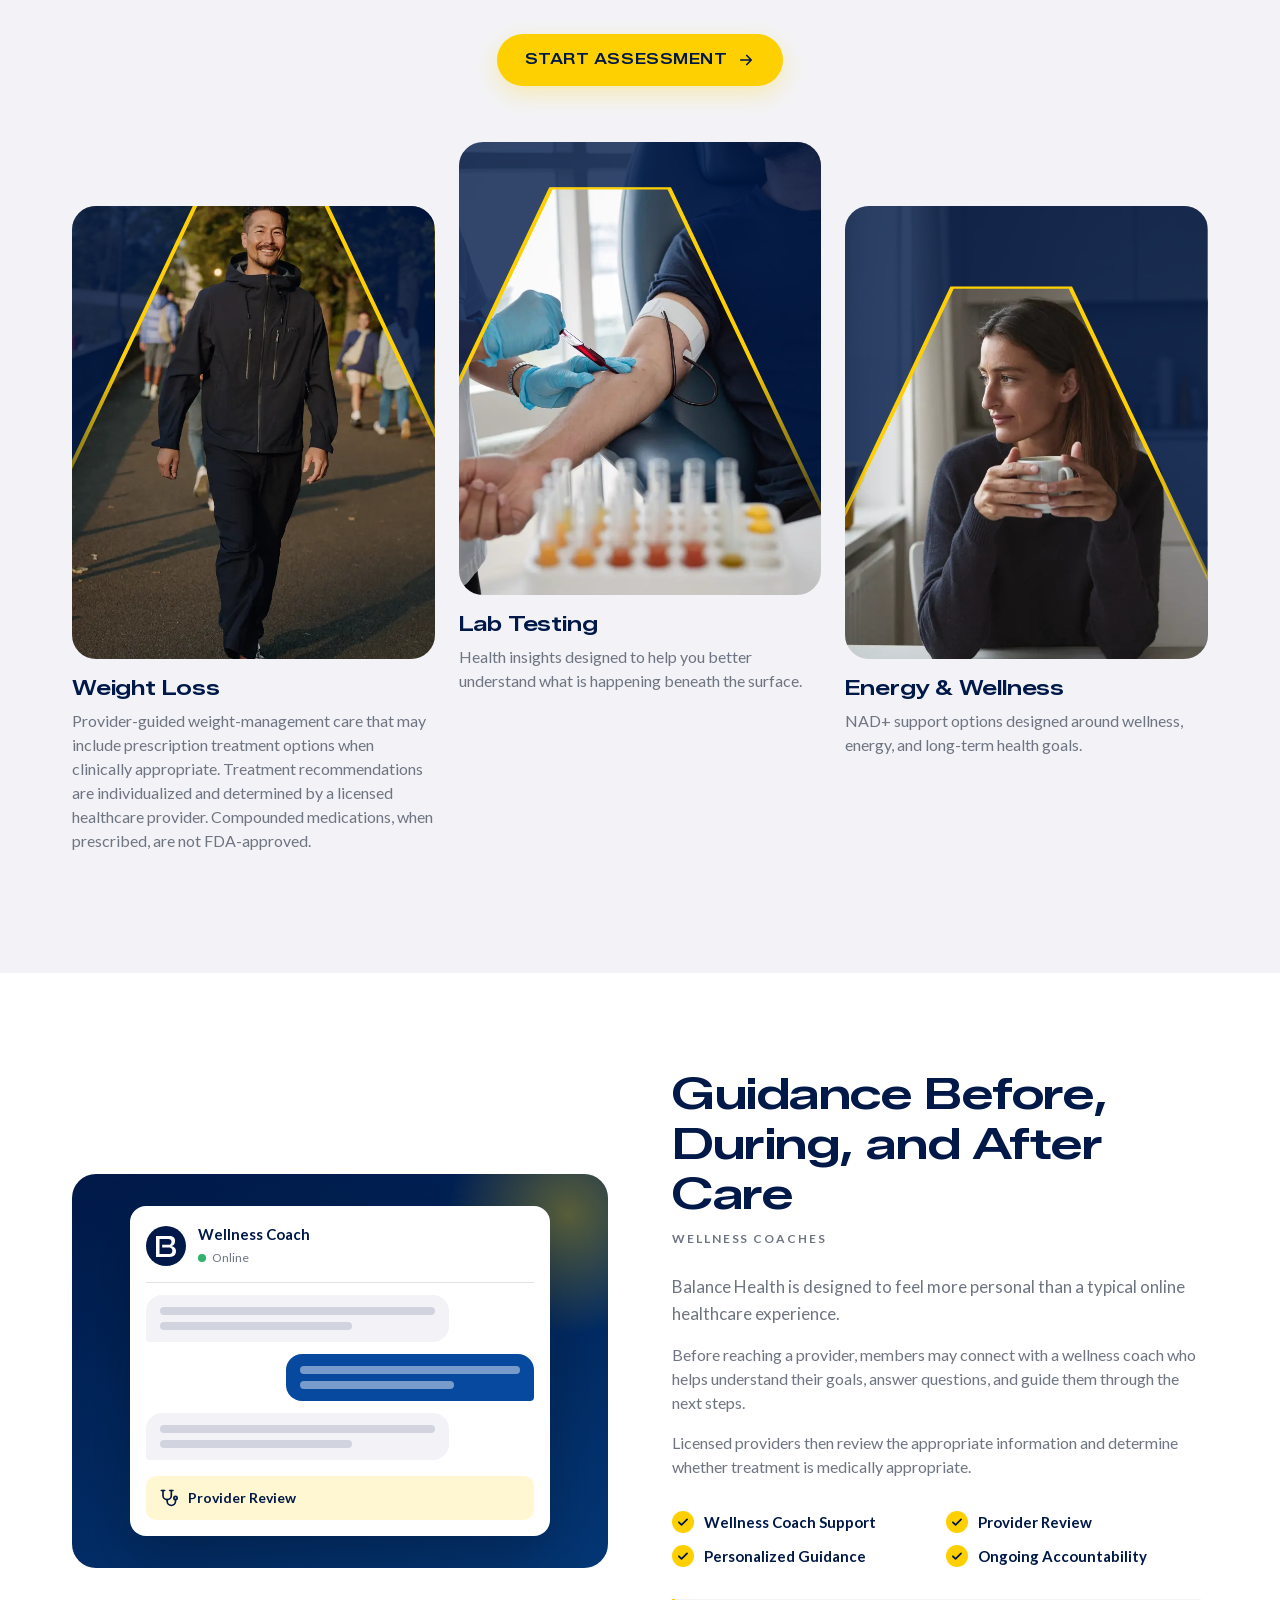
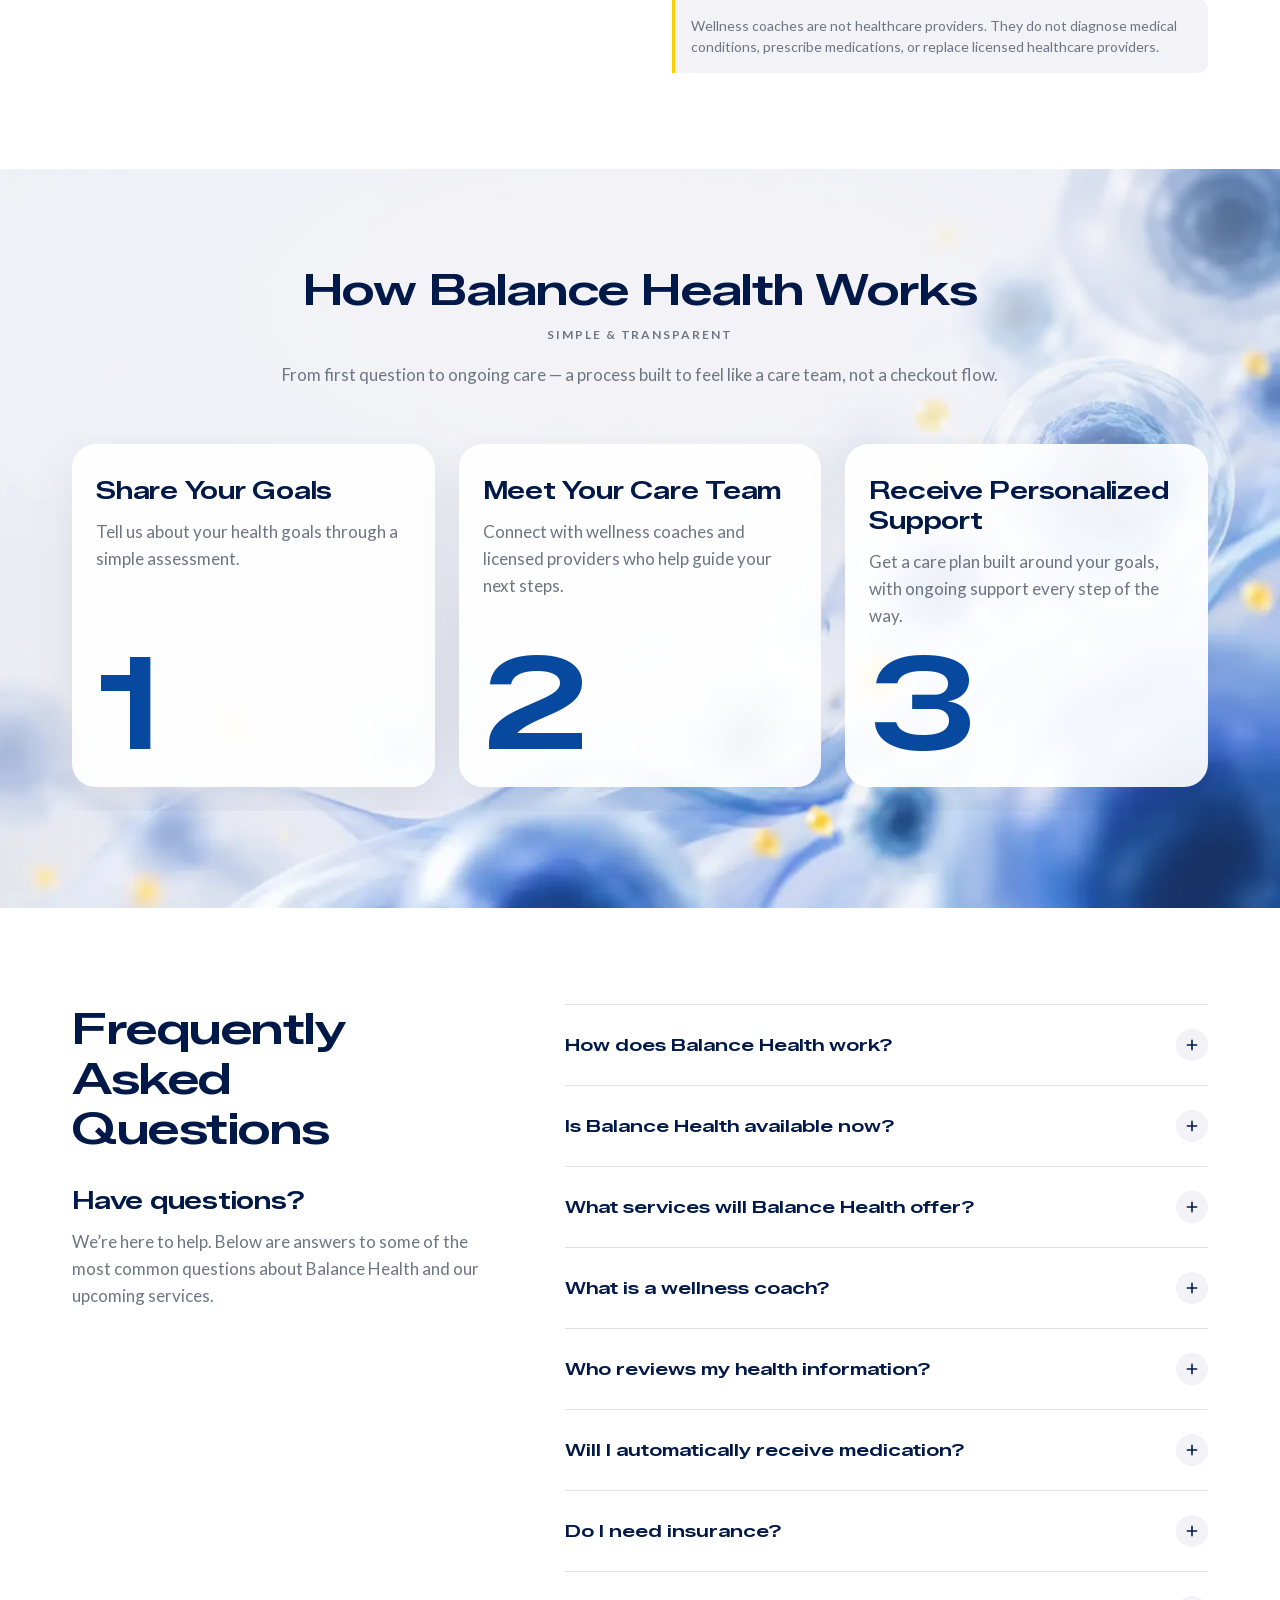
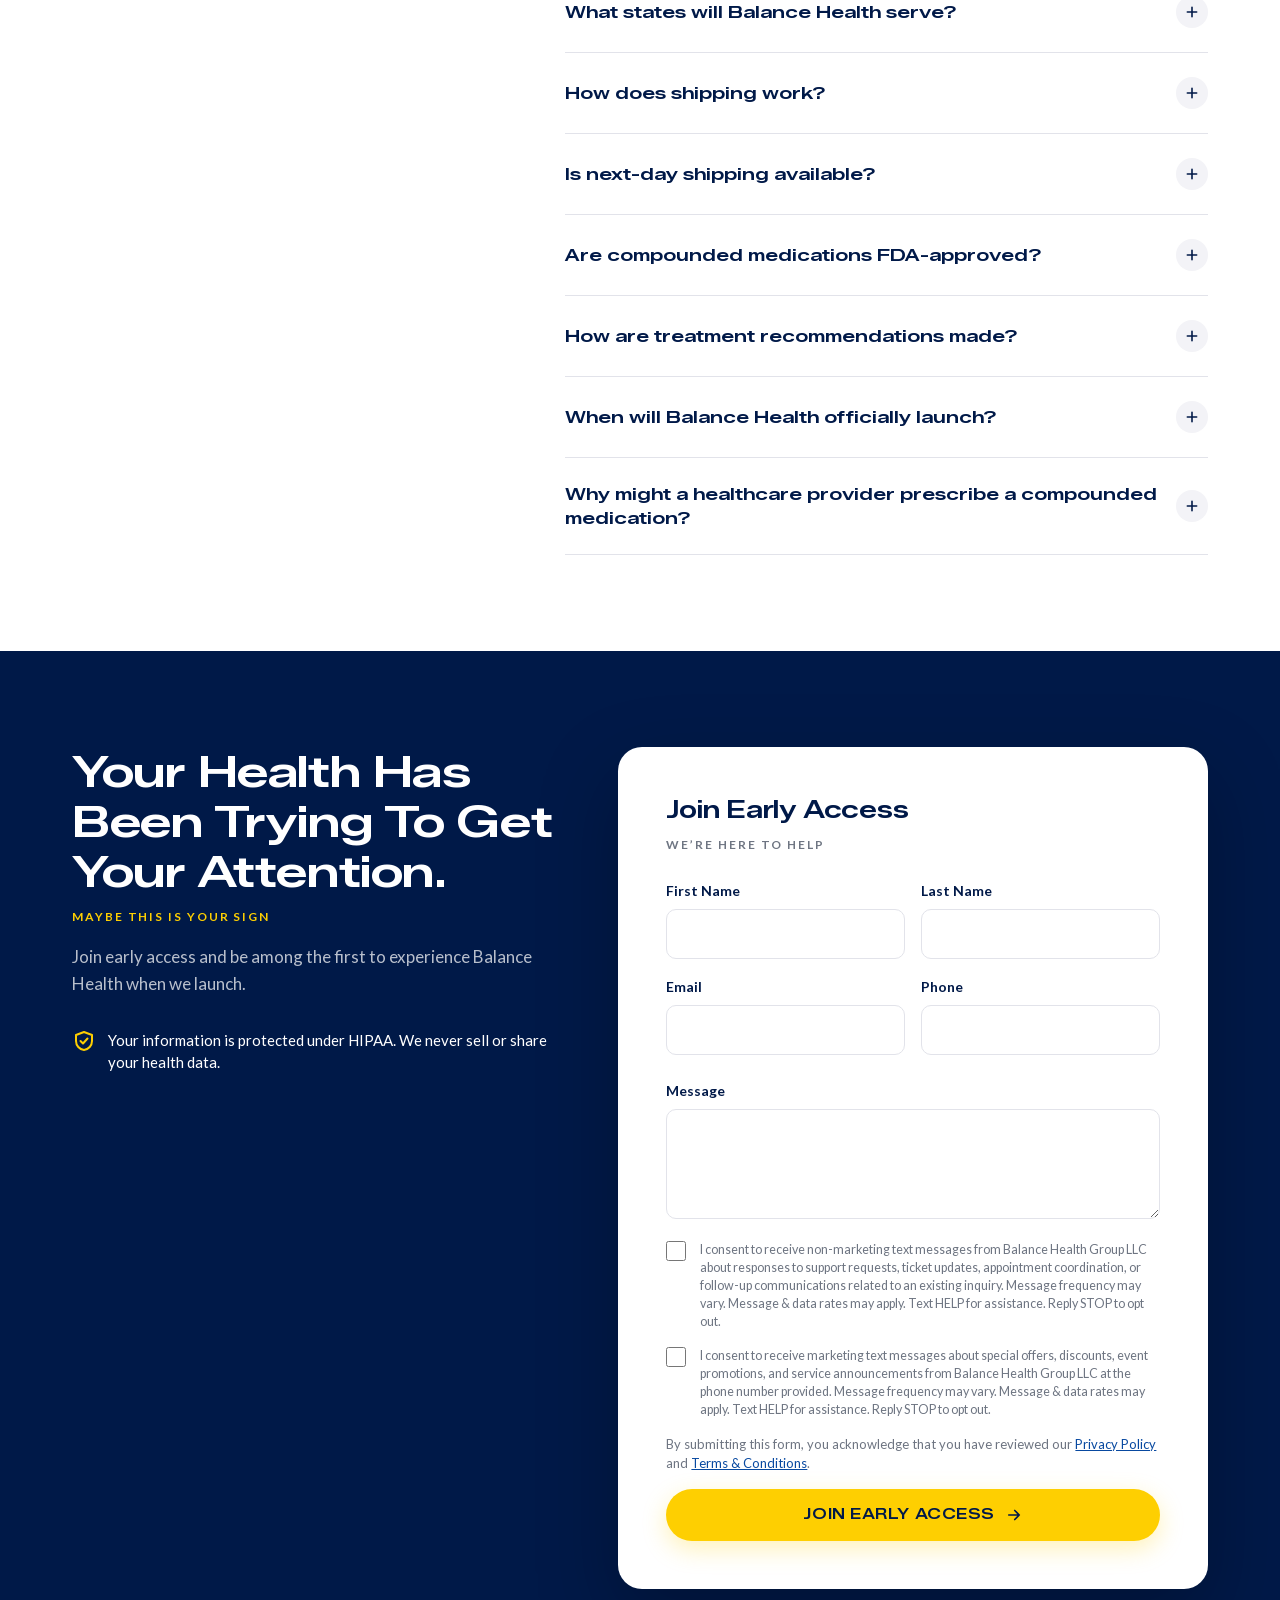
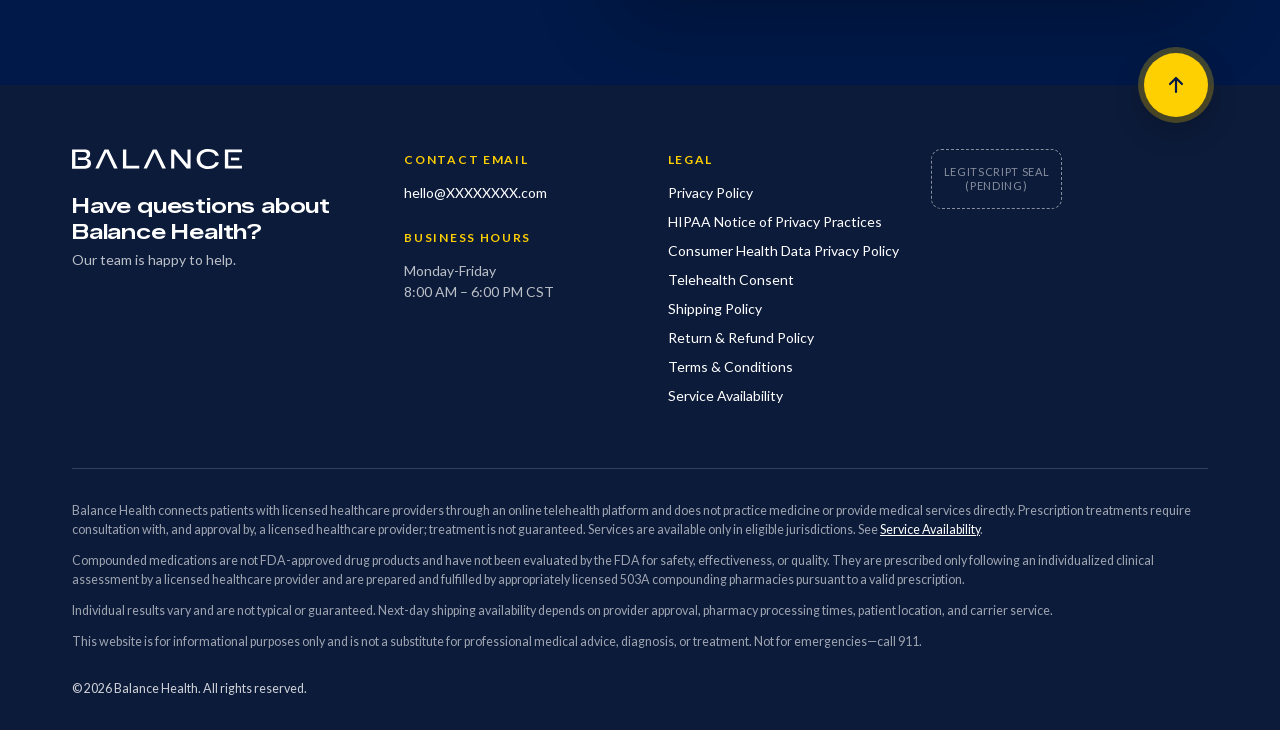
==== commit 49d176c9: "Why It's Different + Personalized Care: frame card photos with the hero's Λ window Each card photo g" ====
--- a/index.html
+++ b/index.html
@@ -39,7 +39,7 @@
   <link rel="stylesheet" href="css/fonts.css?v=1000">
   <link rel="preload" href="images/hero-member-wide-poster.webp?v=1003" as="image" media="(min-width: 600px)" fetchpriority="high">
   <link rel="preload" href="images/hero-member-poster.webp?v=1001" as="image" media="(max-width: 599.98px)" fetchpriority="high">
-  <link rel="stylesheet" href="css/site.css?v=1010">
+  <link rel="stylesheet" href="css/site.css?v=1011">
   <script>document.documentElement.classList.add('js');</script>
 </head>
 <body>
@@ -190,7 +190,7 @@
       </div>
     </section>
 
-    <!-- Why it's different: calm centred intro + staggered photo pillar cards (after gsk.com's "card-slides") -->
+    <!-- Why it's different: calm centred intro + staggered photo cards (after gsk.com's "card-slides"); each photo framed by the hero's "Λ" window -->
     <section class="section section--navy on-navy why" data-screen-label="why">
       <div class="container">
         <div class="section-head section-head--center reveal">
@@ -203,7 +203,7 @@
         <ul class="rail__track why-track" aria-label="Why It’s Different">
           <li class="why-card">
             <a class="why-card__link" href="#joinForm">
-              <span class="why-card__media"><img src="images/why-coach.webp?v=1010" alt="A wellness coach with a headset smiling during a video call at her desk" width="800" height="640" loading="lazy"></span>
+              <span class="why-card__media"><img src="images/why-coach.webp?v=1010" alt="A wellness coach with a headset smiling during a video call at her desk" width="800" height="640" loading="lazy"><svg class="lambda" viewBox="0 0 800 640" preserveAspectRatio="xMidYMid slice" aria-hidden="true" focusable="false"><mask id="bh-window-coach" maskUnits="userSpaceOnUse" x="0" y="0" width="800" height="640"><rect width="800" height="640" fill="#fff"/><use href="#bh-lambda" x="-90" y="95" width="1000" height="863" fill="#000"/></mask><rect class="lambda__shade" width="800" height="640" mask="url(#bh-window-coach)"/><use href="#bh-lambda" class="lambda__edge" x="-90" y="95" width="1000" height="863"/></svg></span>
               <span class="why-card__body">
                 <h3>Dedicated Wellness Coaches</h3>
                 <p>Support, accountability, and guidance throughout your journey.</p>
@@ -213,7 +213,7 @@
           </li>
           <li class="why-card">
             <a class="why-card__link" href="#joinForm">
-              <span class="why-card__media"><img src="images/why-provider.webp?v=1010" alt="A physician with reading glasses reviewing notes at a laptop by a window" width="800" height="640" loading="lazy"></span>
+              <span class="why-card__media"><img src="images/why-provider.webp?v=1010" alt="A physician with reading glasses reviewing notes at a laptop by a window" width="800" height="640" loading="lazy"><svg class="lambda" viewBox="0 0 800 640" preserveAspectRatio="xMidYMid slice" aria-hidden="true" focusable="false"><mask id="bh-window-provider" maskUnits="userSpaceOnUse" x="0" y="0" width="800" height="640"><rect width="800" height="640" fill="#fff"/><use href="#bh-lambda" x="45" y="25" width="1000" height="863" fill="#000"/></mask><rect class="lambda__shade" width="800" height="640" mask="url(#bh-window-provider)"/><use href="#bh-lambda" class="lambda__edge" x="45" y="25" width="1000" height="863"/></svg></span>
               <span class="why-card__body">
                 <h3>Licensed U.S. Providers</h3>
                 <p>Every treatment recommendation is reviewed by a licensed healthcare provider.</p>
@@ -223,7 +223,7 @@
           </li>
           <li class="why-card">
             <a class="why-card__link" href="#joinForm">
-              <span class="why-card__media"><img src="images/why-delivery.webp?v=1010" alt="A hand reaching for a plain delivery box on a doormat at a front door" width="800" height="640" loading="lazy"></span>
+              <span class="why-card__media"><img src="images/why-delivery.webp?v=1010" alt="A hand reaching for a plain delivery box on a doormat at a front door" width="800" height="640" loading="lazy"><svg class="lambda" viewBox="0 0 800 640" preserveAspectRatio="xMidYMid slice" aria-hidden="true" focusable="false"><mask id="bh-window-delivery" maskUnits="userSpaceOnUse" x="0" y="0" width="800" height="640"><rect width="800" height="640" fill="#fff"/><use href="#bh-lambda" x="20" y="230" width="1000" height="863" fill="#000"/></mask><rect class="lambda__shade" width="800" height="640" mask="url(#bh-window-delivery)"/><use href="#bh-lambda" class="lambda__edge" x="20" y="230" width="1000" height="863"/></svg></span>
               <span class="why-card__body">
                 <h3>Fast Fulfillment</h3>
                 <p>Valid prescriptions, when issued by a licensed healthcare provider, may be fulfilled by a licensed pharmacy partner. Eligible prescriptions may be shipped directly to the patient, with next-day shipping available for many orders.</p>
@@ -240,7 +240,7 @@
       </div>
     </section>
 
-    <!-- Personalized care: staggered photo cards (after gsk.com's story strip) -->
+    <!-- Personalized care: staggered photo cards (after gsk.com's story strip); each photo framed by the hero's "Λ" window -->
     <section class="section section--soft" data-screen-label="care">
       <div class="container">
         <div class="section-head section-head--center reveal">
@@ -252,17 +252,17 @@
       <div class="rail reveal" data-rail>
         <ul class="rail__track story-track" aria-label="Personalized care">
           <li class="story">
-            <span class="story__media"><img src="images/story-walk.webp?v=1009" alt="A smiling man walking along a tree-lined park path at golden hour" width="720" height="960" loading="lazy"></span>
+            <span class="story__media"><img src="images/story-walk.webp?v=1009" alt="A smiling man walking along a tree-lined park path at golden hour" width="720" height="960" loading="lazy"><svg class="lambda" viewBox="0 0 720 960" preserveAspectRatio="xMidYMid slice" aria-hidden="true" focusable="false"><mask id="bh-window-walk" maskUnits="userSpaceOnUse" x="0" y="0" width="720" height="960"><rect width="720" height="960" fill="#fff"/><use href="#bh-lambda" x="-275" y="0" width="1300" height="1122" fill="#000"/></mask><rect class="lambda__shade" width="720" height="960" mask="url(#bh-window-walk)"/><use href="#bh-lambda" class="lambda__edge" x="-275" y="0" width="1300" height="1122"/></svg></span>
             <h3 class="story__title">Weight Loss</h3>
             <p class="story__text">Provider-guided weight-management care that may include prescription treatment options when clinically appropriate. Treatment recommendations are individualized and determined by a licensed healthcare provider. Compounded medications, when prescribed, are not FDA-approved.</p>
           </li>
           <li class="story">
-            <span class="story__media"><img src="images/story-labs.webp?v=1009" alt="A lab technician in gloves taking a routine blood sample from a man’s arm" width="720" height="960" loading="lazy"></span>
+            <span class="story__media"><img src="images/story-labs.webp?v=1009" alt="A lab technician in gloves taking a routine blood sample from a man’s arm" width="720" height="960" loading="lazy"><svg class="lambda" viewBox="0 0 720 960" preserveAspectRatio="xMidYMid slice" aria-hidden="true" focusable="false"><mask id="bh-window-labs" maskUnits="userSpaceOnUse" x="0" y="0" width="720" height="960"><rect width="720" height="960" fill="#fff"/><use href="#bh-lambda" x="-350" y="120" width="1300" height="1122" fill="#000"/></mask><rect class="lambda__shade" width="720" height="960" mask="url(#bh-window-labs)"/><use href="#bh-lambda" class="lambda__edge" x="-350" y="120" width="1300" height="1122"/></svg></span>
             <h3 class="story__title">Lab Testing</h3>
             <p class="story__text">Health insights designed to help you better understand what is happening beneath the surface.</p>
           </li>
           <li class="story">
-            <span class="story__media"><img src="images/story-tired.webp?v=1009" alt="A woman holding a mug of coffee by a kitchen window in the morning" width="720" height="960" loading="lazy"></span>
+            <span class="story__media"><img src="images/story-tired.webp?v=1009" alt="A woman holding a mug of coffee by a kitchen window in the morning" width="720" height="960" loading="lazy"><svg class="lambda" viewBox="0 0 720 960" preserveAspectRatio="xMidYMid slice" aria-hidden="true" focusable="false"><mask id="bh-window-tired" maskUnits="userSpaceOnUse" x="0" y="0" width="720" height="960"><rect width="720" height="960" fill="#fff"/><use href="#bh-lambda" x="-320" y="190" width="1300" height="1122" fill="#000"/></mask><rect class="lambda__shade" width="720" height="960" mask="url(#bh-window-tired)"/><use href="#bh-lambda" class="lambda__edge" x="-320" y="190" width="1300" height="1122"/></svg></span>
             <h3 class="story__title">Energy &amp; Wellness</h3>
             <p class="story__text">NAD+ support options designed around wellness, energy, and long-term health goals.</p>
           </li>
--- a/css/site.css
+++ b/css/site.css
@@ -386,6 +386,12 @@
   .step-card__num { font-size: 128px; }
 }
 
+/* ---------- The hero's "Λ" window, reused on card photos: navy shade outside the letter, yellow edge fading out ---------- */
+.why-card__media, .story__media { position: relative; }
+.lambda { position: absolute; inset: 0; width: 100%; height: 100%; pointer-events: none; }
+.lambda__shade { fill: var(--bh-signature-navy); opacity: .8; }
+.lambda__edge { fill: none; stroke: url(#bh-lambda-fade); stroke-width: 4px; }
+
 /* ---------- Back to top: circle on the footer's top edge (gsk.com) ---------- */
 .site-footer { position: relative; }
 .to-top {
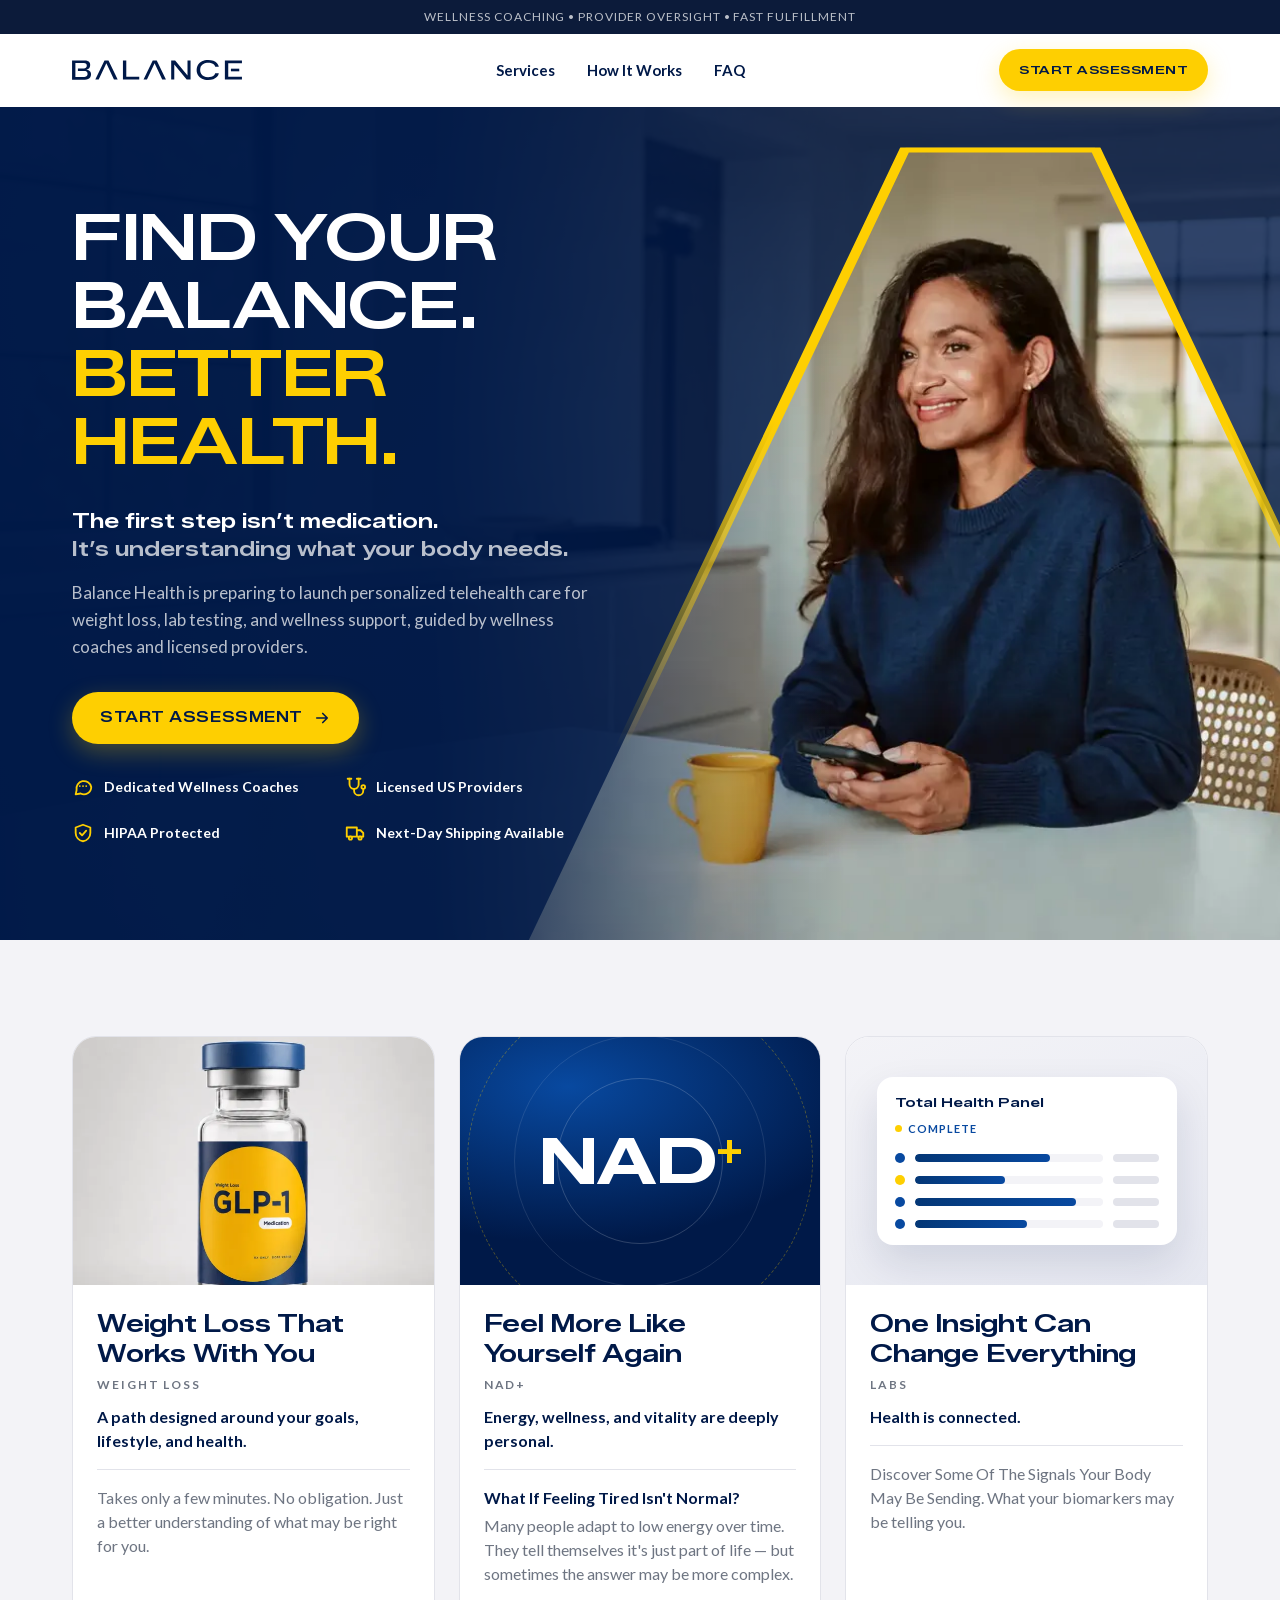
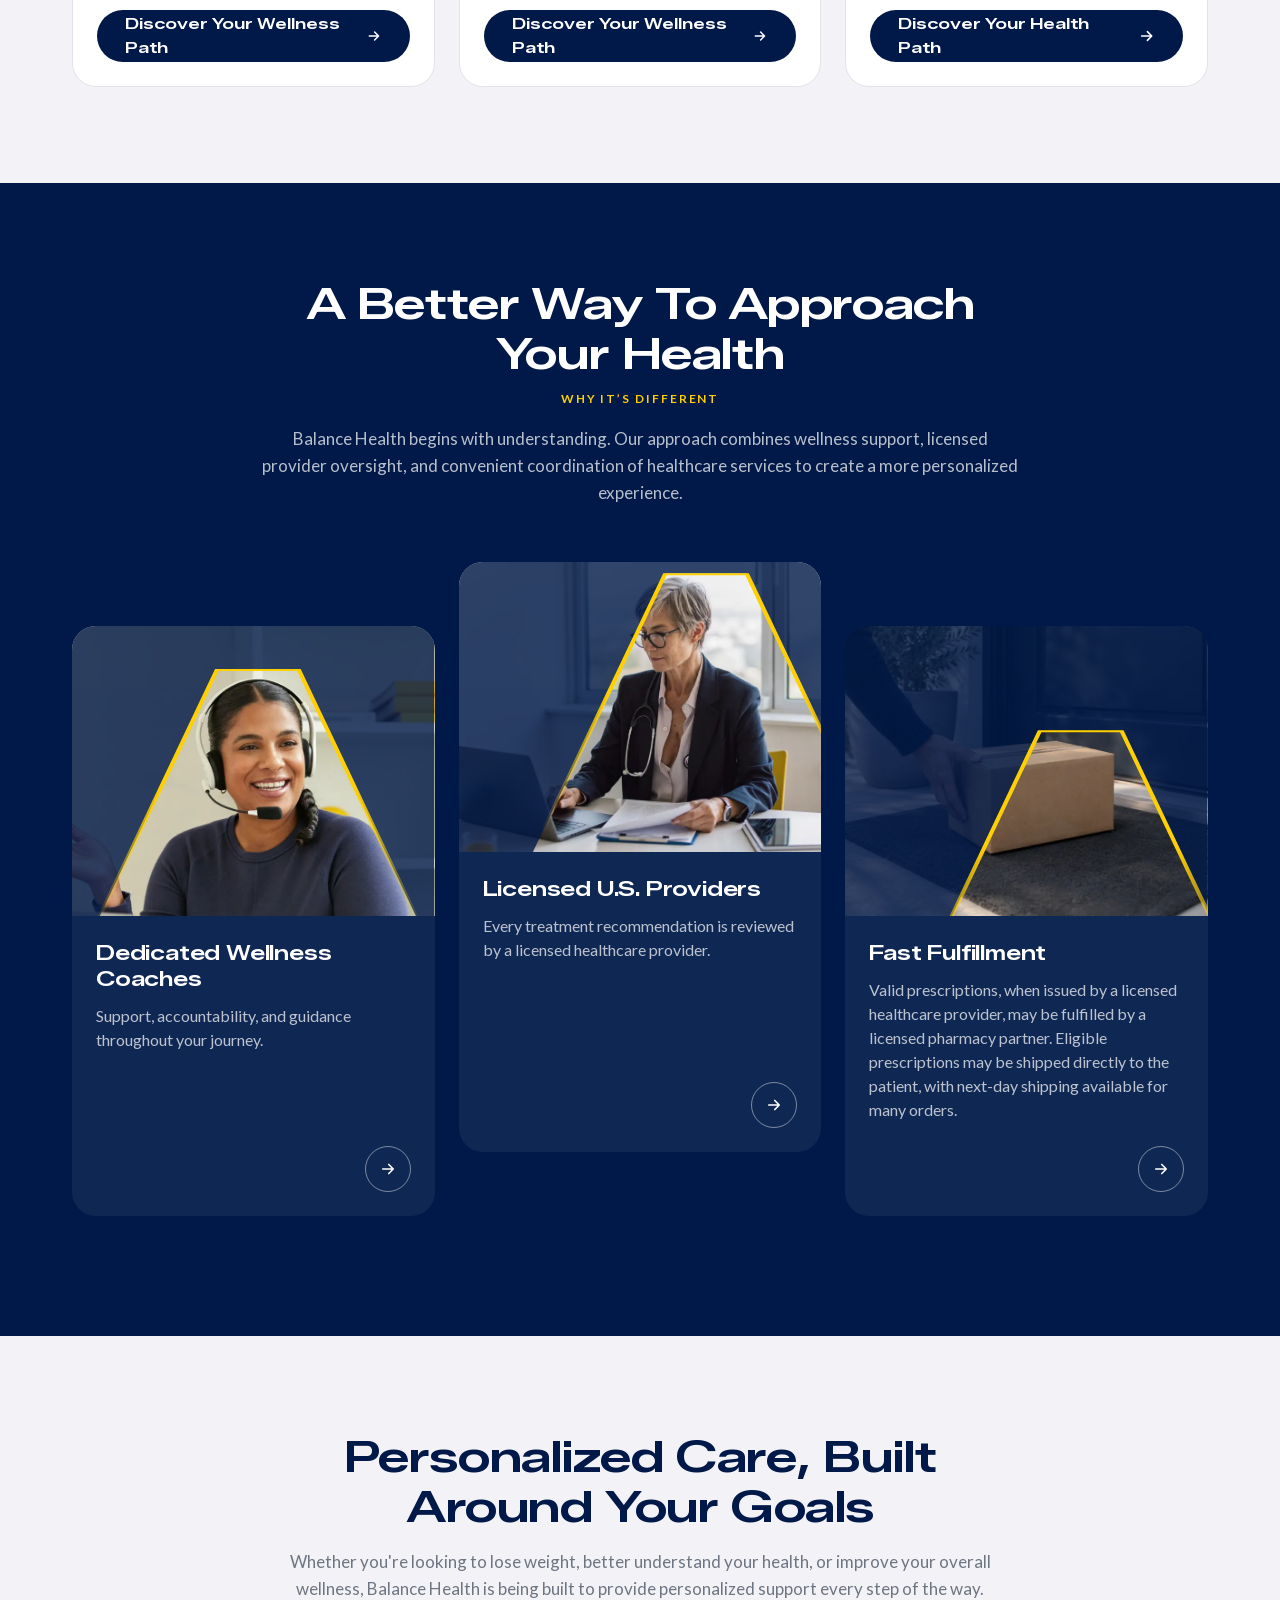
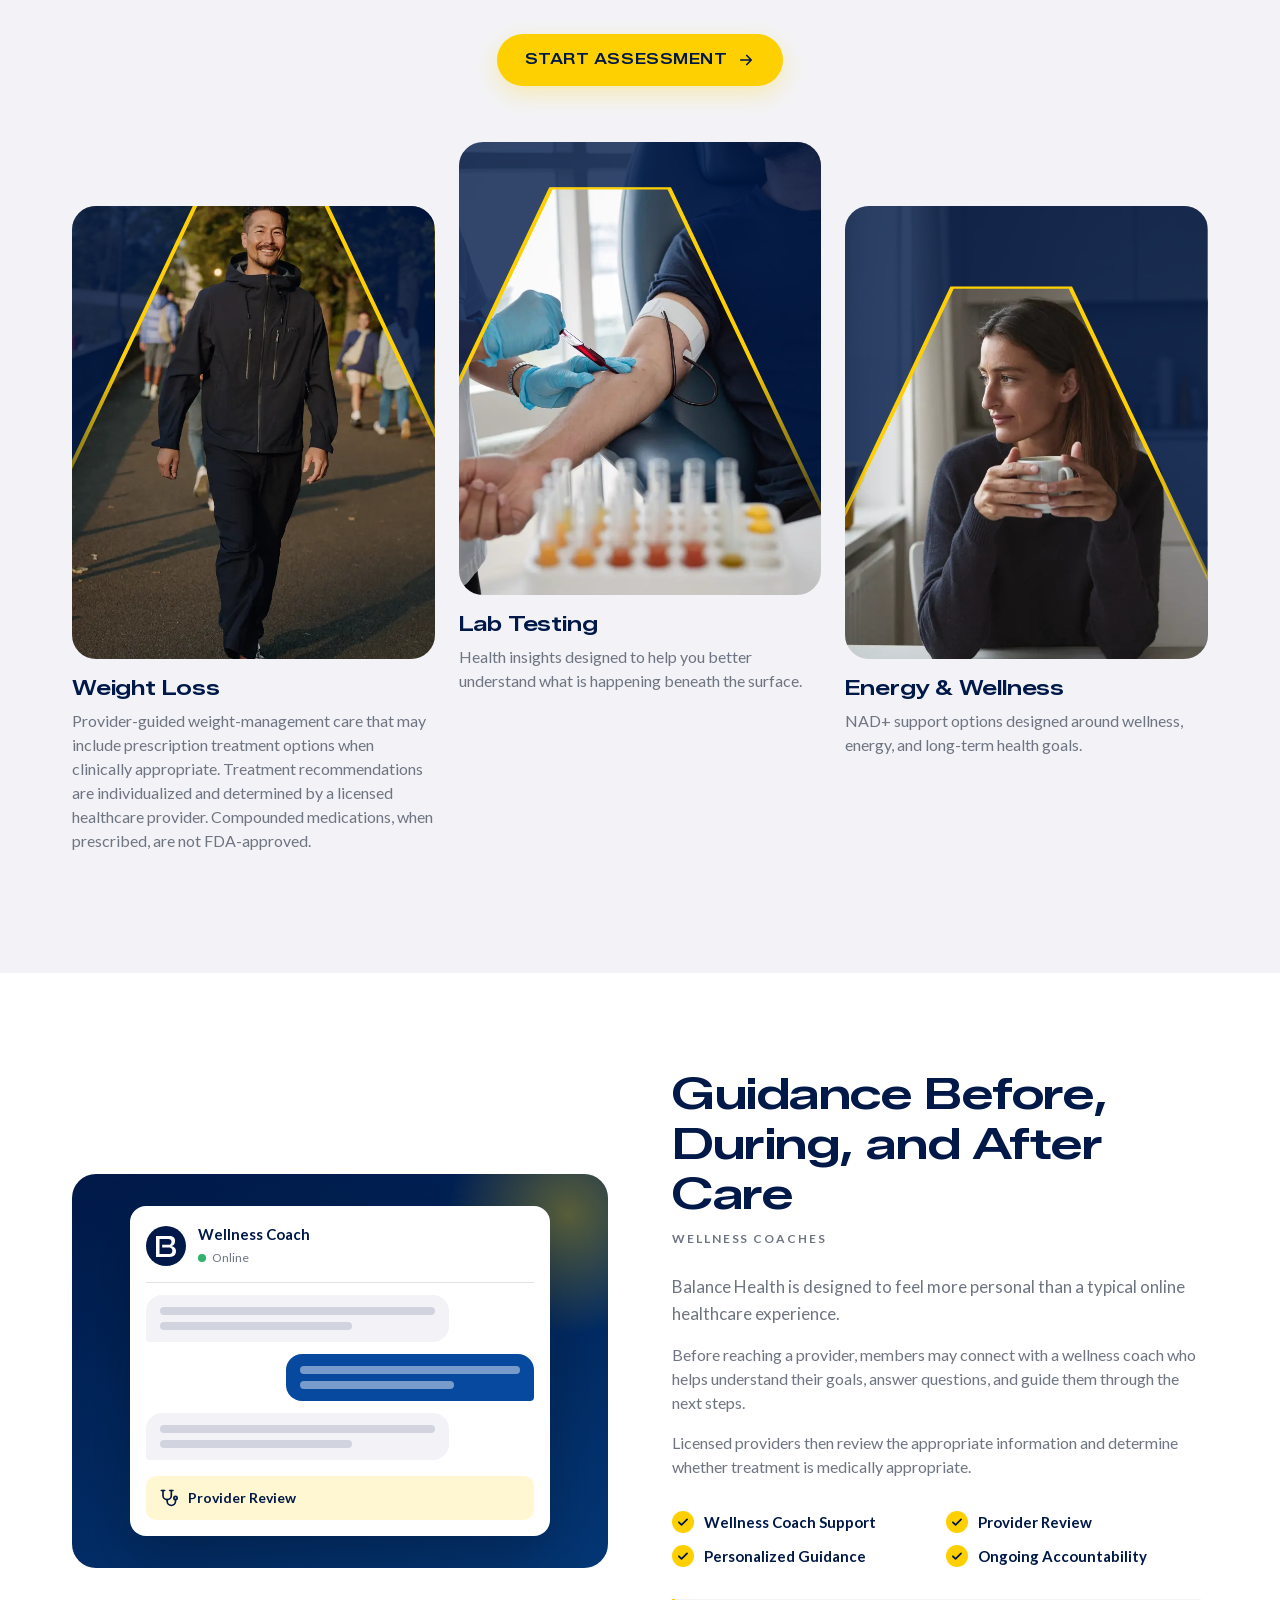
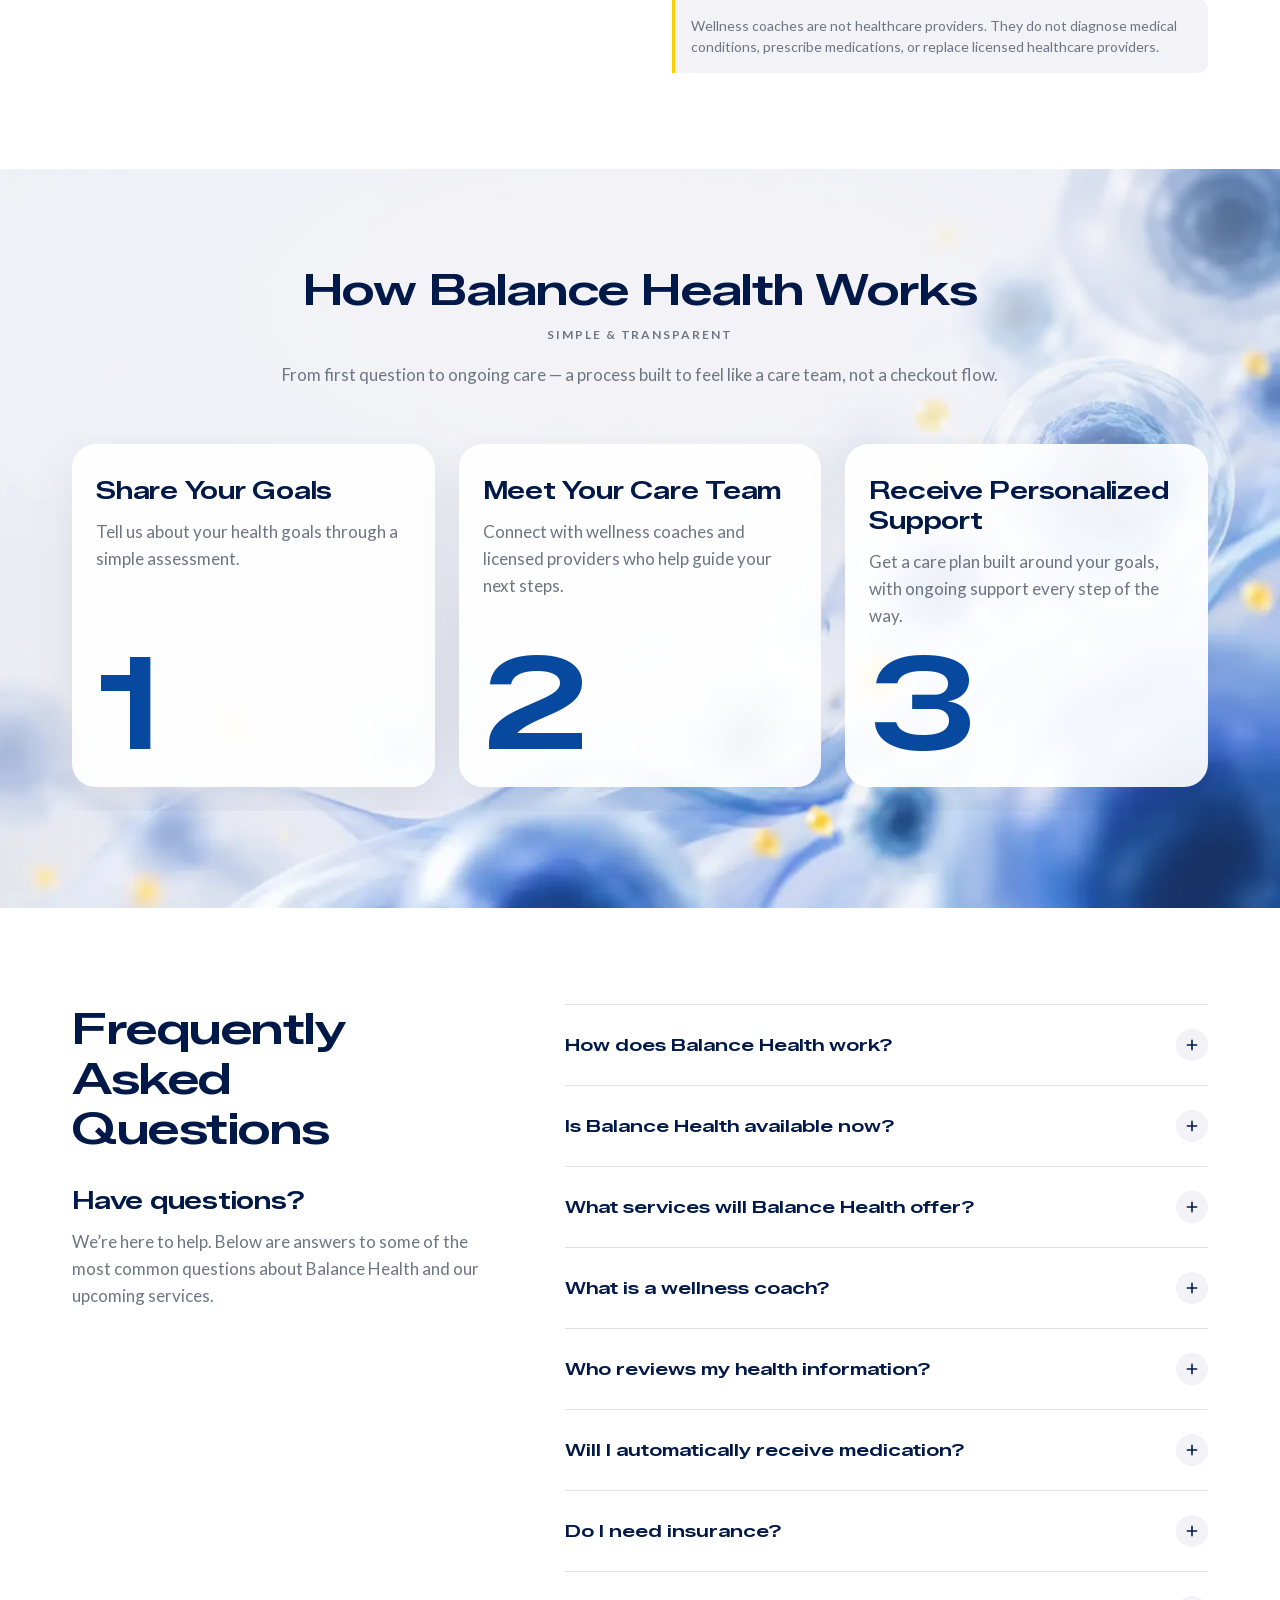
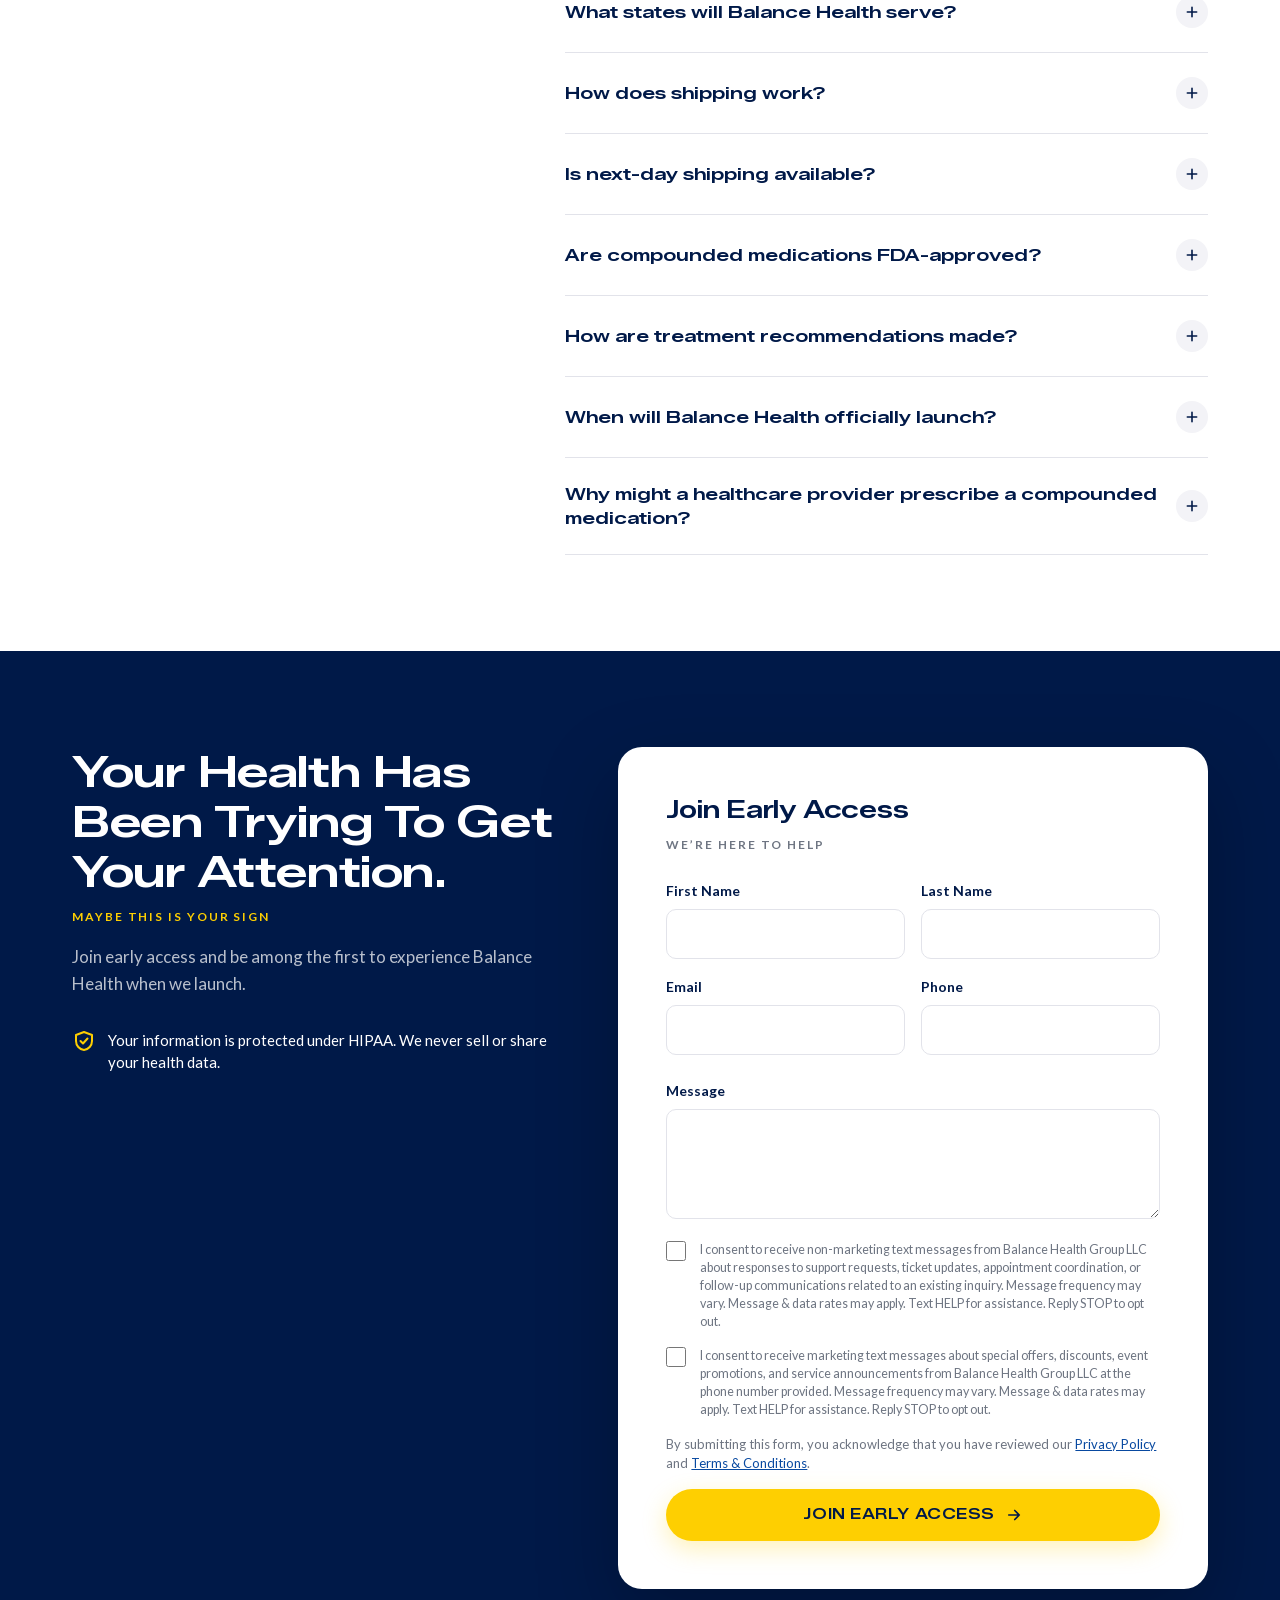
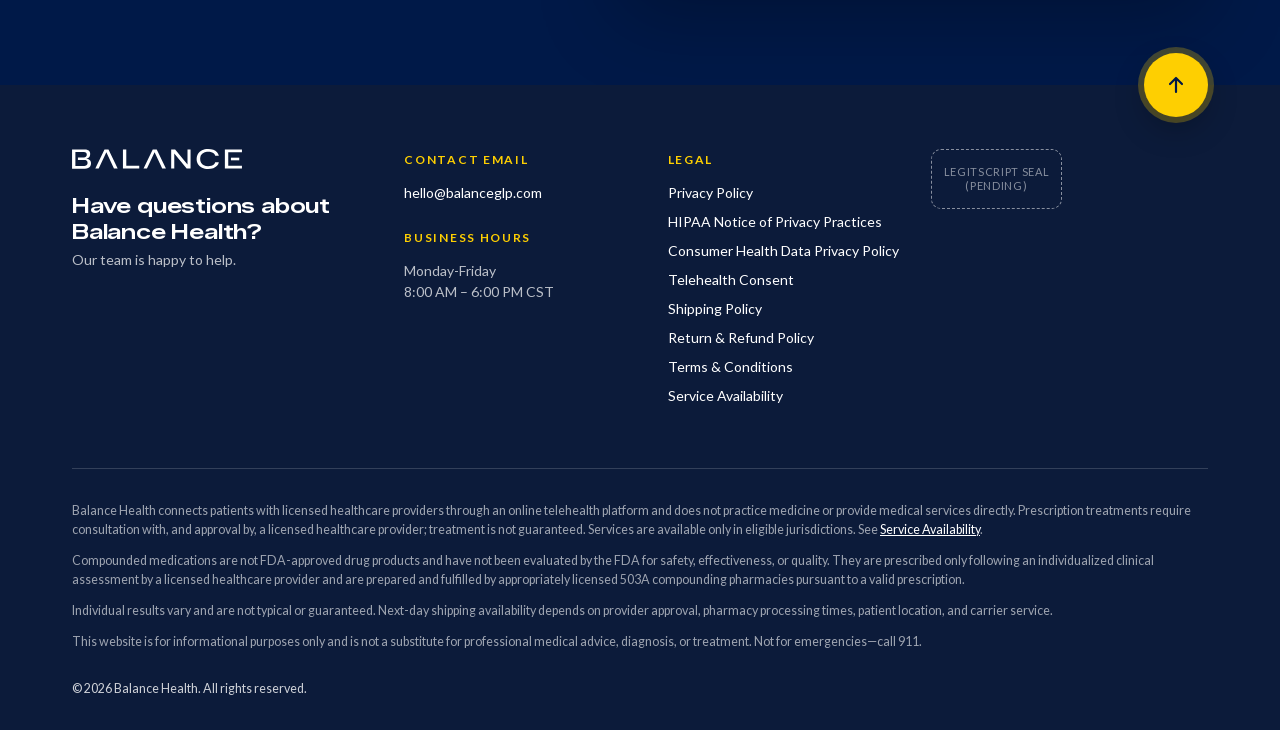
==== commit 44c5bf63: "Site email: hello@balanceglp.com - Footer contact email on every page is now a mailto: link to hello" ====
--- a/index.html
+++ b/index.html
@@ -7,15 +7,17 @@
   1. Hero headline "Find Your Balance / Better Health." is a STAND-IN. The source headline
      ("Chime In To Better Health") is a pun on the old brand name.
   2. SMS consent names "Balance Health Group LLC" — confirm the legal entity name.
-  3. Contact email shown as hello@XXXXXXXX.com — domain not confirmed.
-  4. All Start Assessment / Discover CTAs → "#" until the assessment URL is confirmed.
+  3. Contact email: hello@balanceglp.com (confirmed by Luis, 9 Oct 2026).
+  4. All Start Assessment / Discover CTAs anchor to the early-access form (#joinForm) until the assessment URL is confirmed.
   5. LegitScript seal → placeholder box until Balance Health's own seal is issued.
   6. Service jurisdictions list is Chime Health's — confirm for Balance Health.
   7. "Launching soon / preparing for launch" copy — confirm launch status.
   8. Legal pages (footer) are verbatim chimehealth.com copies, "Chime Health" → "Balance Health" and the
-     emails/domain → XXXXXXXX.com — client counsel to sign off for the new brand (uploads/legal-ref/build.py).
+     hello@ → hello@balanceglp.com; privacy@ / compliance@ and the website domain stay XXXXXXXX.com — client counsel to sign off for the new brand (uploads/legal-ref/build.py).
   9. Cookie banner from the source is omitted: this static demo sets no cookies and runs no analytics.
-  10. Early-access form has no backend: answers stay in sessionStorage; hook = window.balanceSubmitEarlyAccess(payload).
+  10. Early-access form is backend-ready: js/home.js POSTs the answers as JSON to the form's data-endpoint (empty until the
+      backend URL is confirmed; with no endpoint nothing is sent). The error line "We couldn’t send your request. Please try
+      again." is new UI copy — client to confirm.
   11. Hero background video (member at home, tall + wide cuts) is an AI-generated (Higgsfield) fictional person,
       not a real member — client to approve. The hero's triangle is the "Λ" outline from the wordmark used as a graphic (not in the brand book).
   12. Design pass after gsk.com (no copy changes): "Why It's Different" features shown as staggered photo cards,
@@ -39,7 +41,7 @@
   <link rel="stylesheet" href="css/fonts.css?v=1000">
   <link rel="preload" href="images/hero-member-wide-poster.webp?v=1003" as="image" media="(min-width: 600px)" fetchpriority="high">
   <link rel="preload" href="images/hero-member-poster.webp?v=1001" as="image" media="(max-width: 599.98px)" fetchpriority="high">
-  <link rel="stylesheet" href="css/site.css?v=1011">
+  <link rel="stylesheet" href="css/site.css?v=1012">
   <script>document.documentElement.classList.add('js');</script>
 </head>
 <body>
@@ -69,7 +71,7 @@
         <a href="#how">How It Works</a>
         <a href="#faq">FAQ</a>
       </nav>
-      <a class="btn btn--primary btn--sm" href="#">Start Assessment</a>
+      <a class="btn btn--primary btn--sm" href="#joinForm">Start Assessment</a>
     </div>
   </header>
 
@@ -119,7 +121,7 @@
           <p class="hero__statement">The first step isn’t medication. <span>It’s understanding what your body needs.</span></p>
           <p class="hero__lead">Balance Health is preparing to launch personalized telehealth care for weight loss, lab testing, and wellness support, guided by wellness coaches and licensed providers.</p>
           <div class="hero__cta">
-            <a class="btn btn--primary" href="#">Start Assessment <svg aria-hidden="true"><use href="#i-arrow"/></svg></a>
+            <a class="btn btn--primary" href="#joinForm">Start Assessment <svg aria-hidden="true"><use href="#i-arrow"/></svg></a>
           </div>
           <ul class="trust" aria-label="Why Balance Health">
             <li><svg aria-hidden="true"><use href="#i-coach"/></svg>Dedicated Wellness Coaches</li>
@@ -145,7 +147,7 @@
               <span class="label">Weight Loss</span>
               <p class="service-card__lead">A path designed around your goals, lifestyle, and health.</p>
               <p class="service-card__more">Takes only a few minutes. No obligation. Just a better understanding of what may be right for you.</p>
-              <div class="service-card__cta"><a class="btn btn--secondary" href="#">Discover Your Wellness Path <svg aria-hidden="true"><use href="#i-arrow"/></svg></a></div>
+              <div class="service-card__cta"><a class="btn btn--secondary" href="#joinForm">Discover Your Wellness Path <svg aria-hidden="true"><use href="#i-arrow"/></svg></a></div>
             </div>
           </article>
 
@@ -161,7 +163,7 @@
               <span class="label">NAD+</span>
               <p class="service-card__lead">Energy, wellness, and vitality are deeply personal.</p>
               <p class="service-card__more"><strong>What If Feeling Tired Isn't Normal?</strong>Many people adapt to low energy over time. They tell themselves it's just part of life — but sometimes the answer may be more complex.</p>
-              <div class="service-card__cta"><a class="btn btn--secondary" href="#">Discover Your Wellness Path <svg aria-hidden="true"><use href="#i-arrow"/></svg></a></div>
+              <div class="service-card__cta"><a class="btn btn--secondary" href="#joinForm">Discover Your Wellness Path <svg aria-hidden="true"><use href="#i-arrow"/></svg></a></div>
             </div>
           </article>
 
@@ -183,7 +185,7 @@
               <span class="label">Labs</span>
               <p class="service-card__lead">Health is connected.</p>
               <p class="service-card__more">Discover Some Of The Signals Your Body May Be Sending. What your biomarkers may be telling you.</p>
-              <div class="service-card__cta"><a class="btn btn--secondary" href="#">Discover Your Health Path <svg aria-hidden="true"><use href="#i-arrow"/></svg></a></div>
+              <div class="service-card__cta"><a class="btn btn--secondary" href="#joinForm">Discover Your Health Path <svg aria-hidden="true"><use href="#i-arrow"/></svg></a></div>
             </div>
           </article>
         </div>
@@ -246,7 +248,7 @@
         <div class="section-head section-head--center reveal">
           <h2>Personalized Care, Built Around Your Goals</h2>
           <p>Whether you're looking to lose weight, better understand your health, or improve your overall wellness, Balance Health is being built to provide personalized support every step of the way.</p>
-          <a class="btn btn--primary" href="#">Start Assessment <svg aria-hidden="true"><use href="#i-arrow"/></svg></a>
+          <a class="btn btn--primary" href="#joinForm">Start Assessment <svg aria-hidden="true"><use href="#i-arrow"/></svg></a>
         </div>
       </div>
       <div class="rail reveal" data-rail>
@@ -427,7 +429,8 @@
           <p class="hipaa"><svg aria-hidden="true"><use href="#i-shield"/></svg><span>Your information is protected under HIPAA. We never sell or share your health data.</span></p>
         </div>
         <div class="form-card reveal">
-          <form id="earlyAccessForm" novalidate>
+          <!-- Backend: set data-endpoint to the API URL. js/home.js POSTs the answers there as JSON (contract in README). Empty = static demo, nothing is sent. -->
+          <form id="earlyAccessForm" method="post" data-endpoint="" novalidate>
             <h3>Join Early Access</h3>
             <span class="label">We’re Here To Help</span>
             <div class="form-grid form-grid--2">
@@ -440,7 +443,8 @@
               <div class="field"><label for="f-message">Message</label><textarea id="f-message" name="message"></textarea></div>
               <label class="consent"><input type="checkbox" name="smsNonMarketing"><span>I consent to receive non-marketing text messages from Balance Health Group LLC about responses to support requests, ticket updates, appointment coordination, or follow-up communications related to an existing inquiry. Message frequency may vary. Message &amp; data rates may apply. Text HELP for assistance. Reply STOP to opt out.</span></label>
               <label class="consent"><input type="checkbox" name="smsMarketing"><span>I consent to receive marketing text messages about special offers, discounts, event promotions, and service announcements from Balance Health Group LLC at the phone number provided. Message frequency may vary. Message &amp; data rates may apply. Text HELP for assistance. Reply STOP to opt out.</span></label>
-              <p class="form-legal">By submitting this form, you acknowledge that you have reviewed our <a href="#">Privacy Policy</a> and <a href="#">Terms &amp; Conditions</a>.</p>
+              <p class="form-legal">By submitting this form, you acknowledge that you have reviewed our <a href="privacy-policy.html">Privacy Policy</a> and <a href="terms-conditions.html">Terms &amp; Conditions</a>.</p>
+              <p class="form-error" id="earlyAccessError" role="alert" hidden>We couldn’t send your request. Please try again.</p>
               <button class="btn btn--primary" type="submit">Join Early Access <svg aria-hidden="true"><use href="#i-arrow"/></svg></button>
             </div>
           </form>
@@ -465,7 +469,7 @@
         </div>
         <div class="footer-col">
           <h3>Contact Email</h3>
-          <p><a href="#">hello@XXXXXXXX.com</a></p>
+          <p><a href="mailto:hello@balanceglp.com">hello@balanceglp.com</a></p>
           <h3 class="footer-col__next">Business Hours</h3>
           <p>Monday-Friday<br>8:00 AM – 6:00 PM CST</p>
         </div>
@@ -496,6 +500,6 @@
     </div>
   </footer>
 
-  <script src="js/home.js?v=1009" defer></script>
+  <script src="js/home.js?v=1012" defer></script>
 </body>
 </html>
--- a/css/site.css
+++ b/css/site.css
@@ -300,6 +300,8 @@
 .consent { display: grid; grid-template-columns: 22px 1fr; gap: 12px; align-items: start; font-size: 12.5px; line-height: 18px; color: var(--color-text-muted); }
 .consent input { width: 20px; height: 20px; margin: 0; accent-color: var(--bh-signature-navy); }
 .form-legal { font-size: 13px; line-height: 19px; color: var(--color-text-muted); }
+.form-error { color: #C2362B; font-size: 14px; line-height: 20px; font-weight: 700; }
+.form-card .btn:disabled { opacity: .6; cursor: progress; transform: none; }
 .form-card .btn { width: 100%; }
 .form-success { text-align: center; padding: var(--space-6) 0; }
 .form-success__icon { display: grid; place-items: center; width: 64px; height: 64px; margin: 0 auto var(--space-4); border-radius: 50%; background: var(--color-accent); color: var(--bh-signature-navy); }
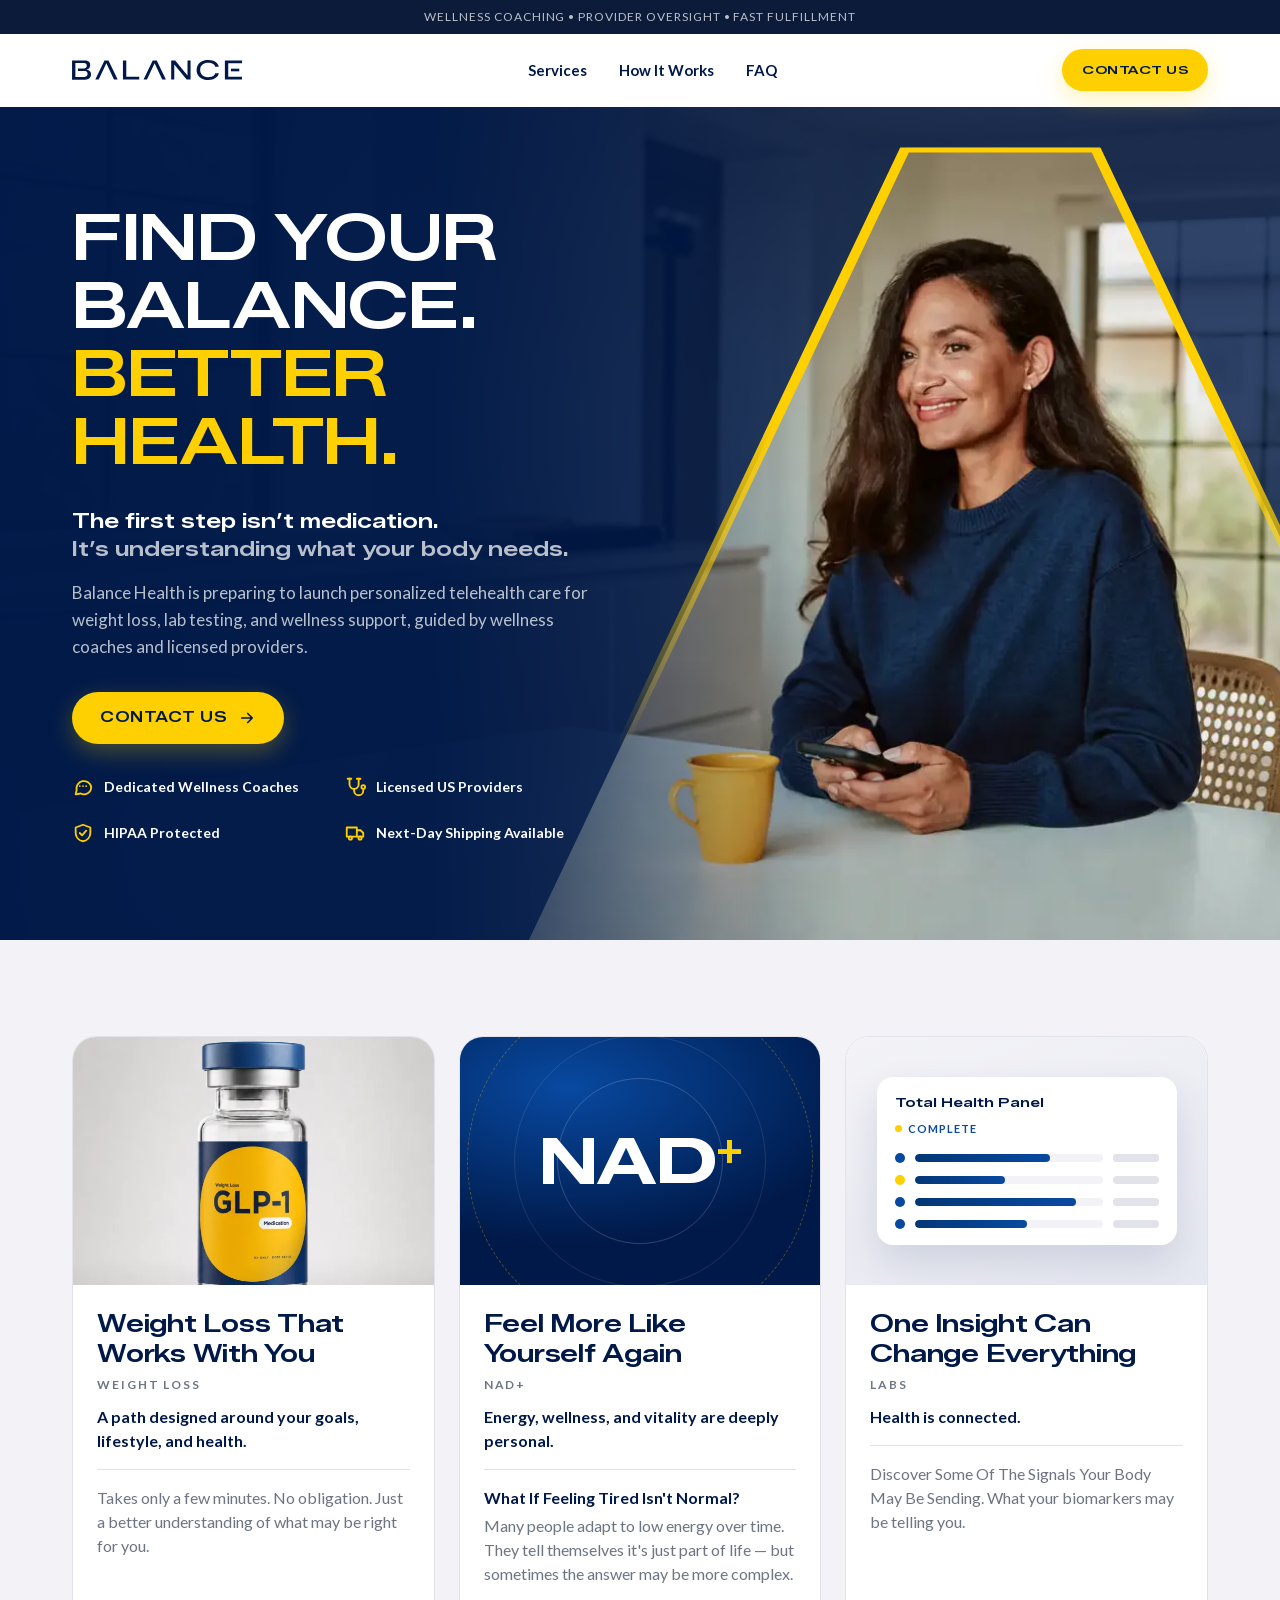
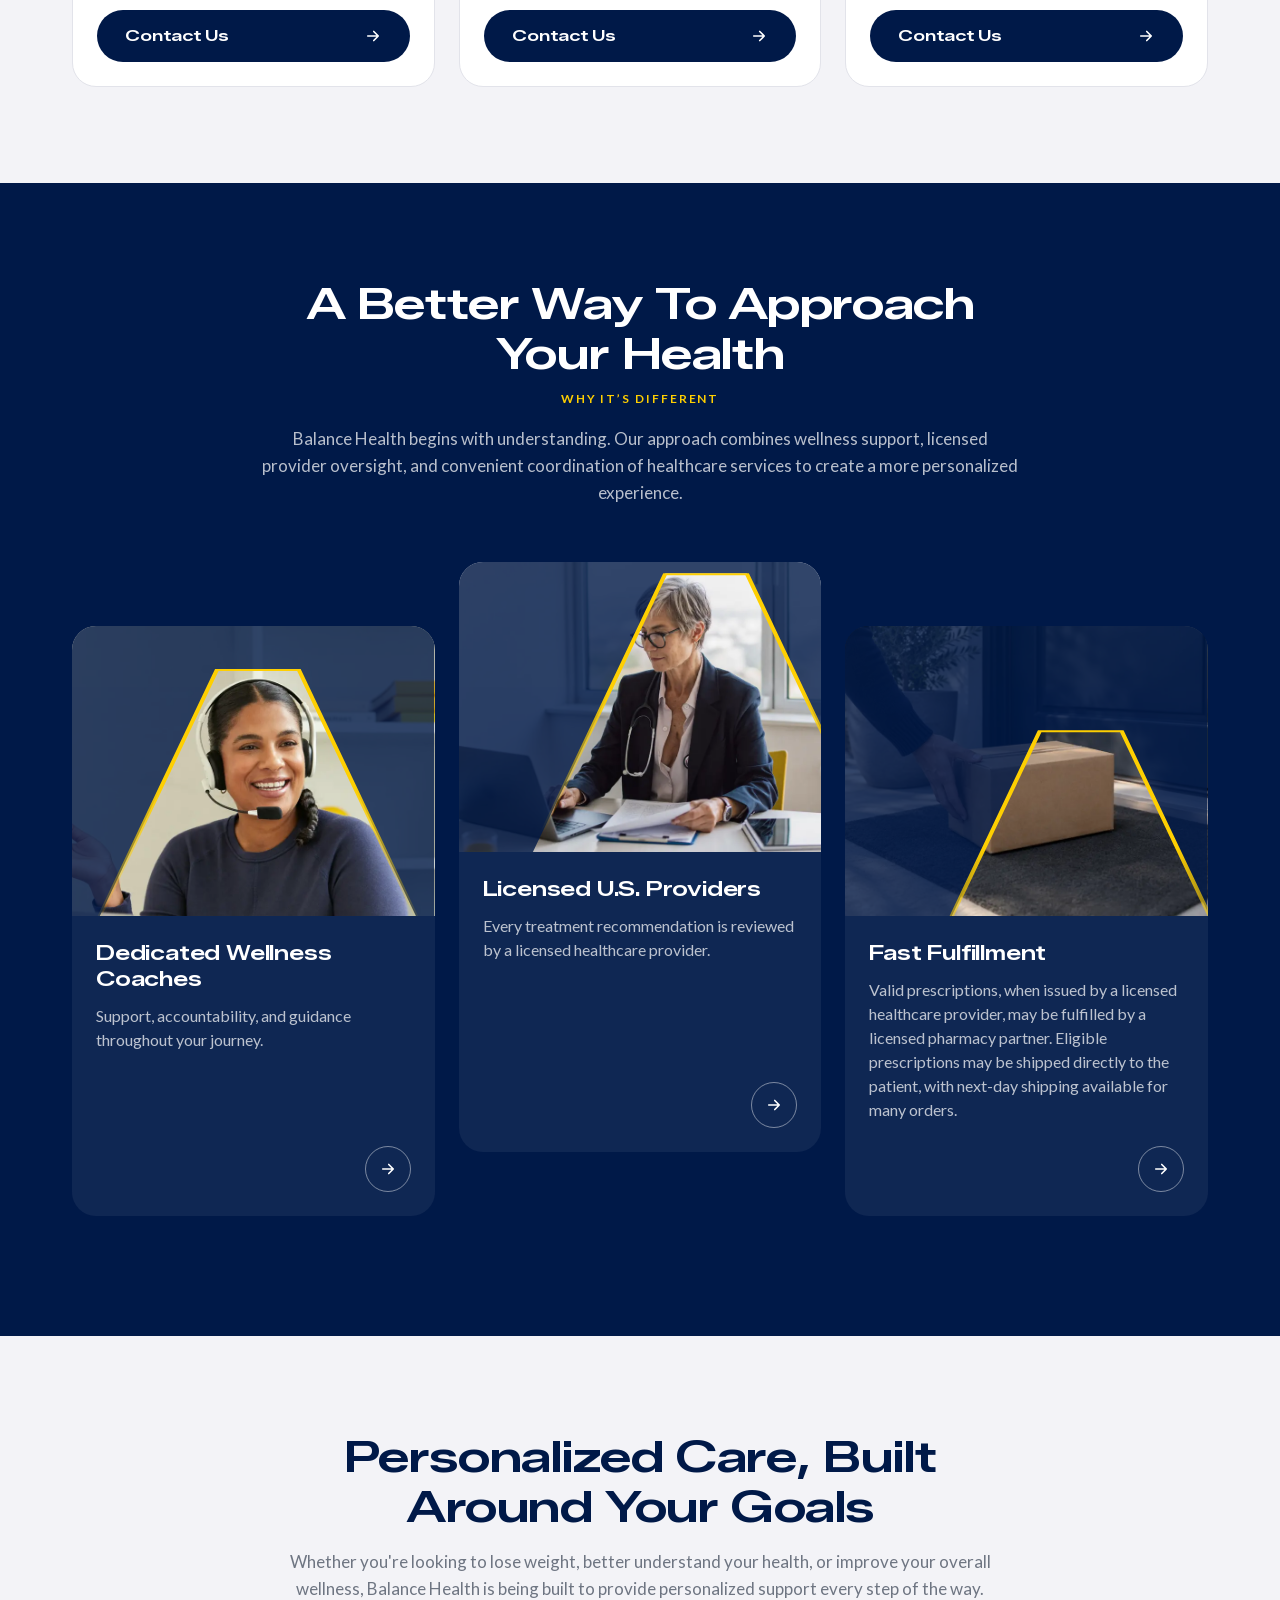
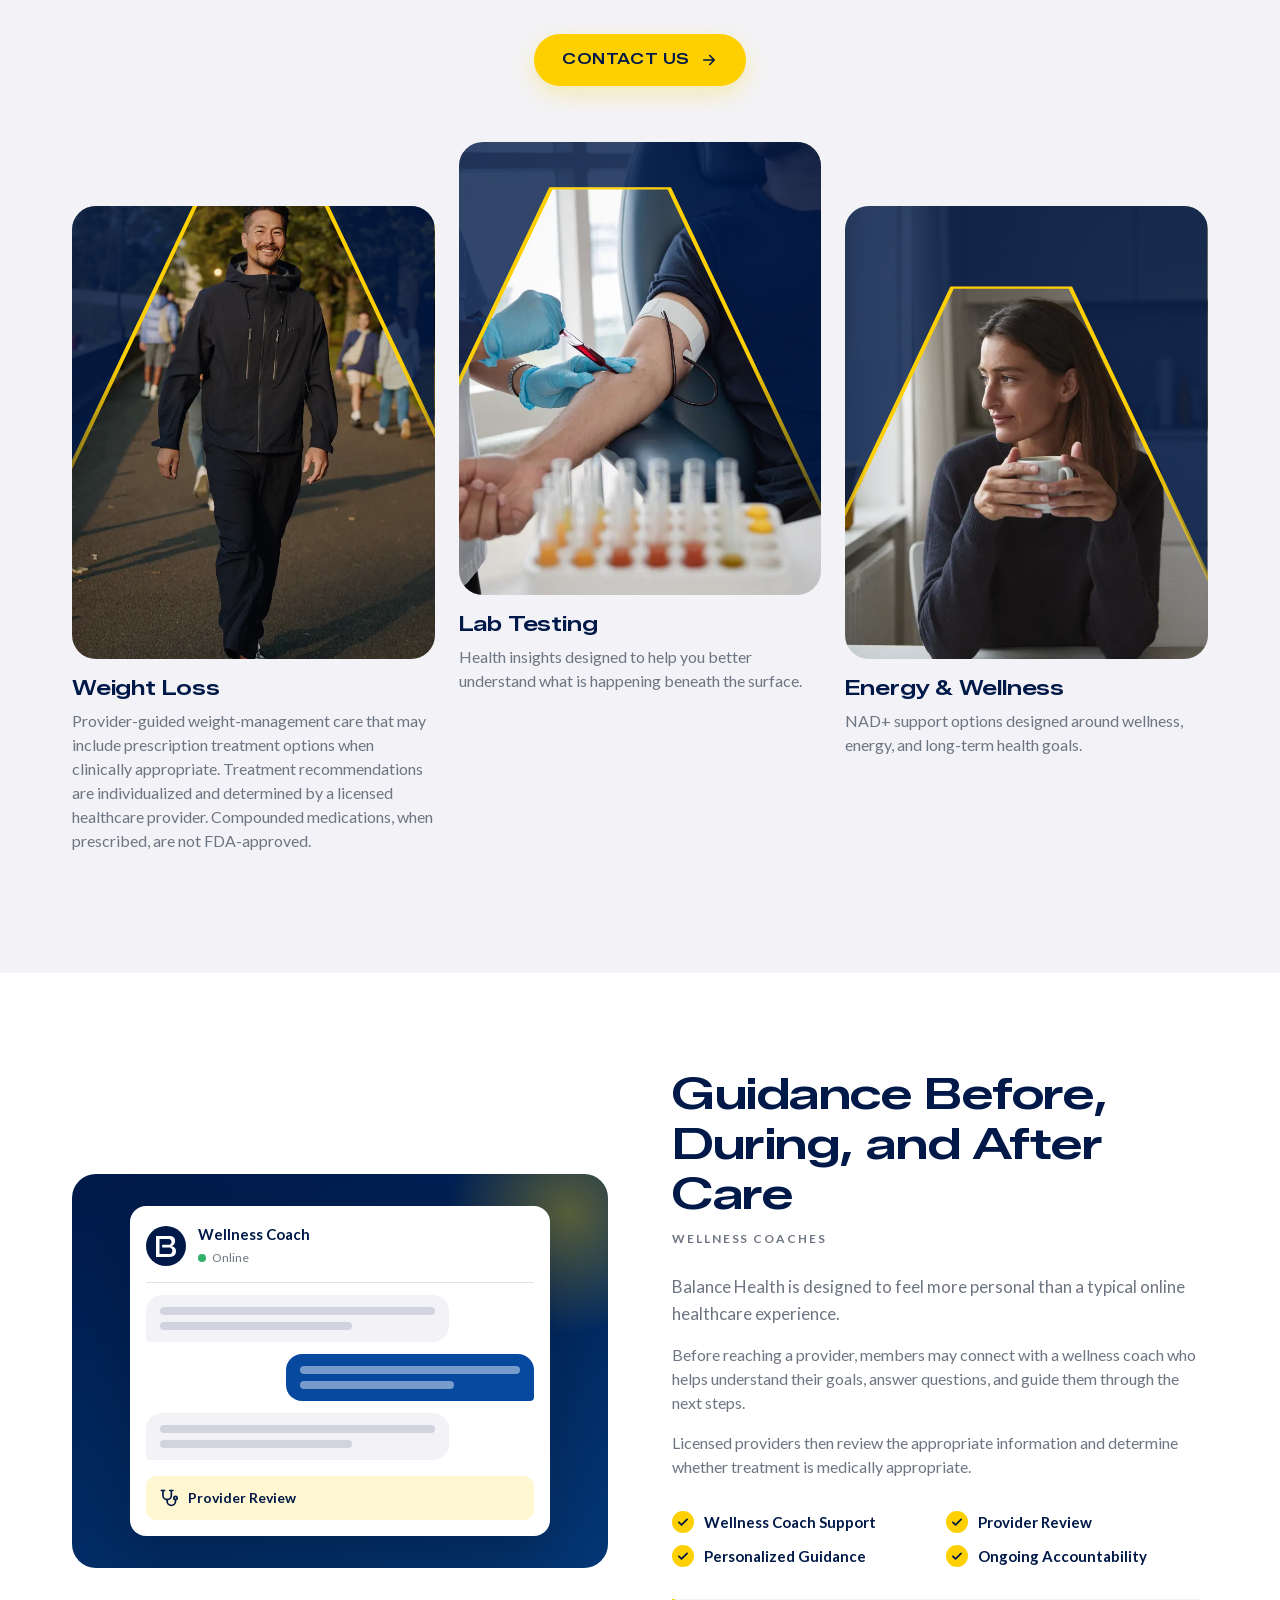
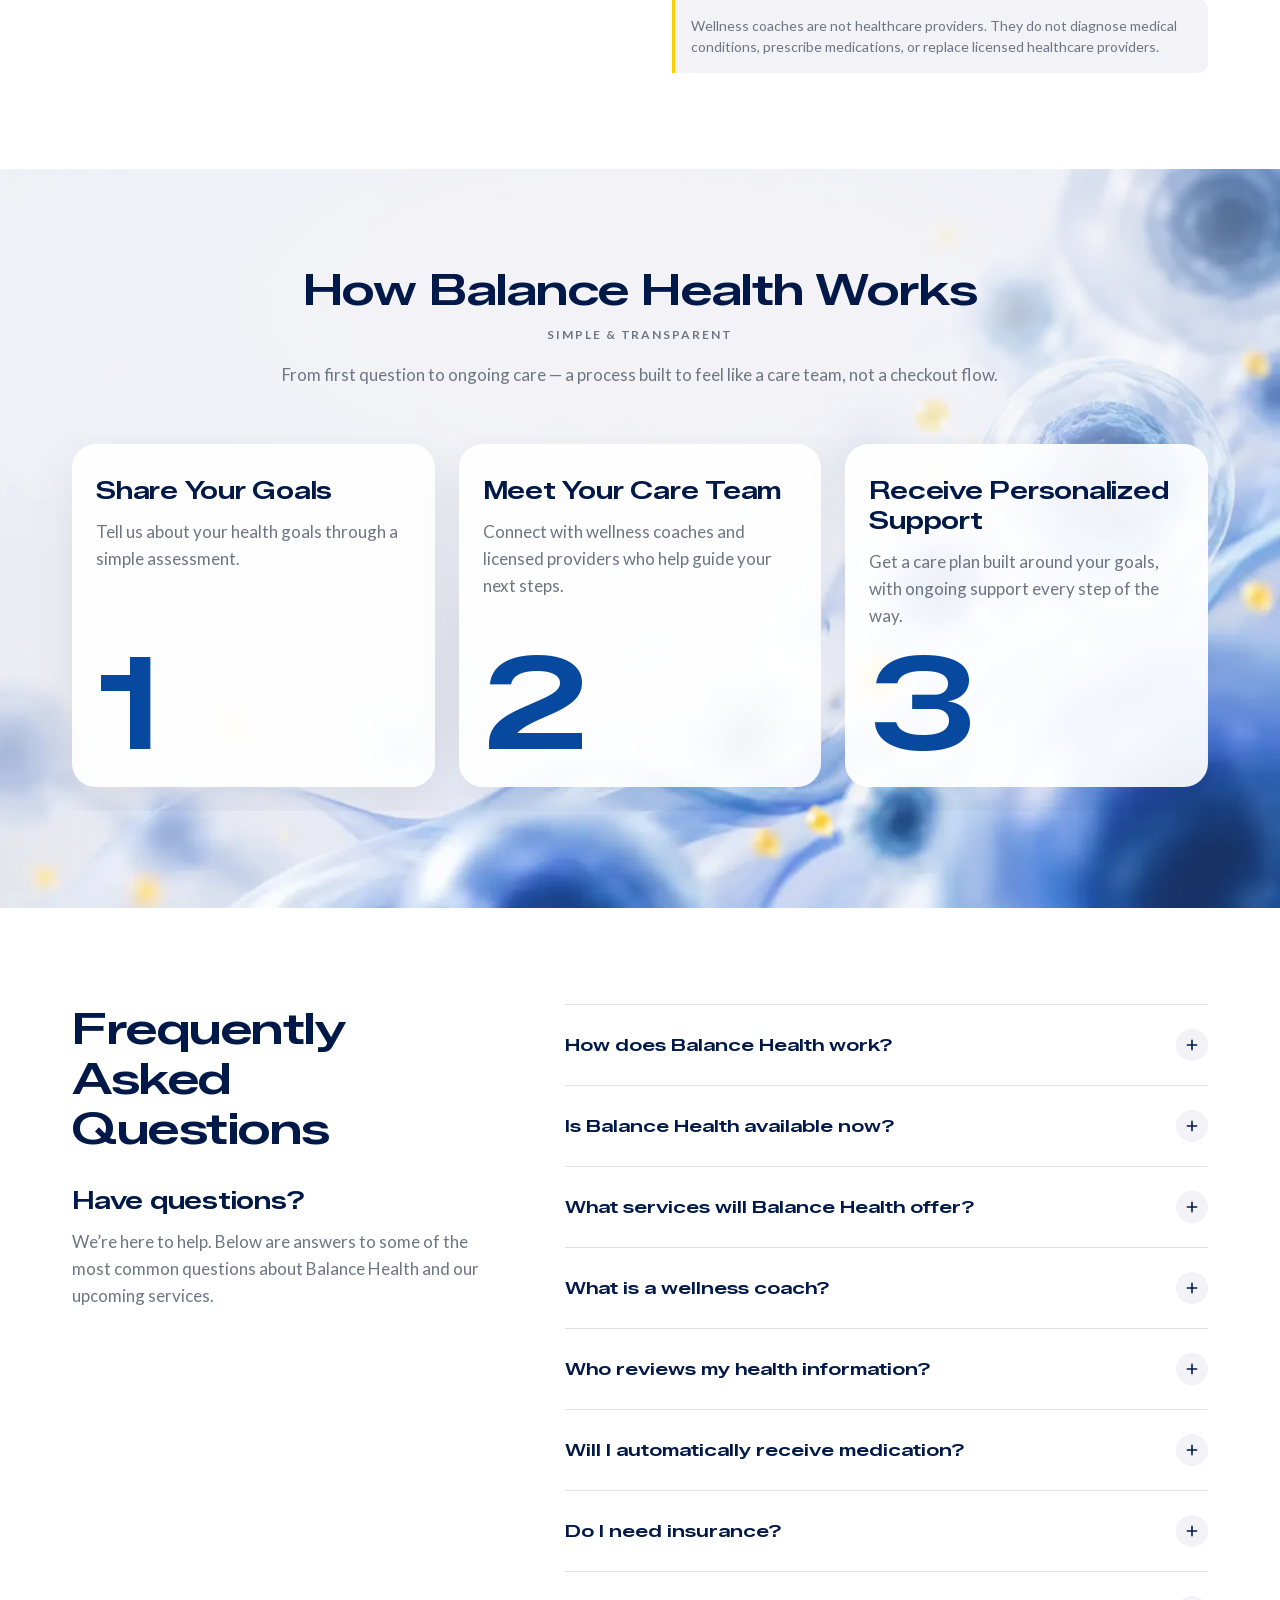
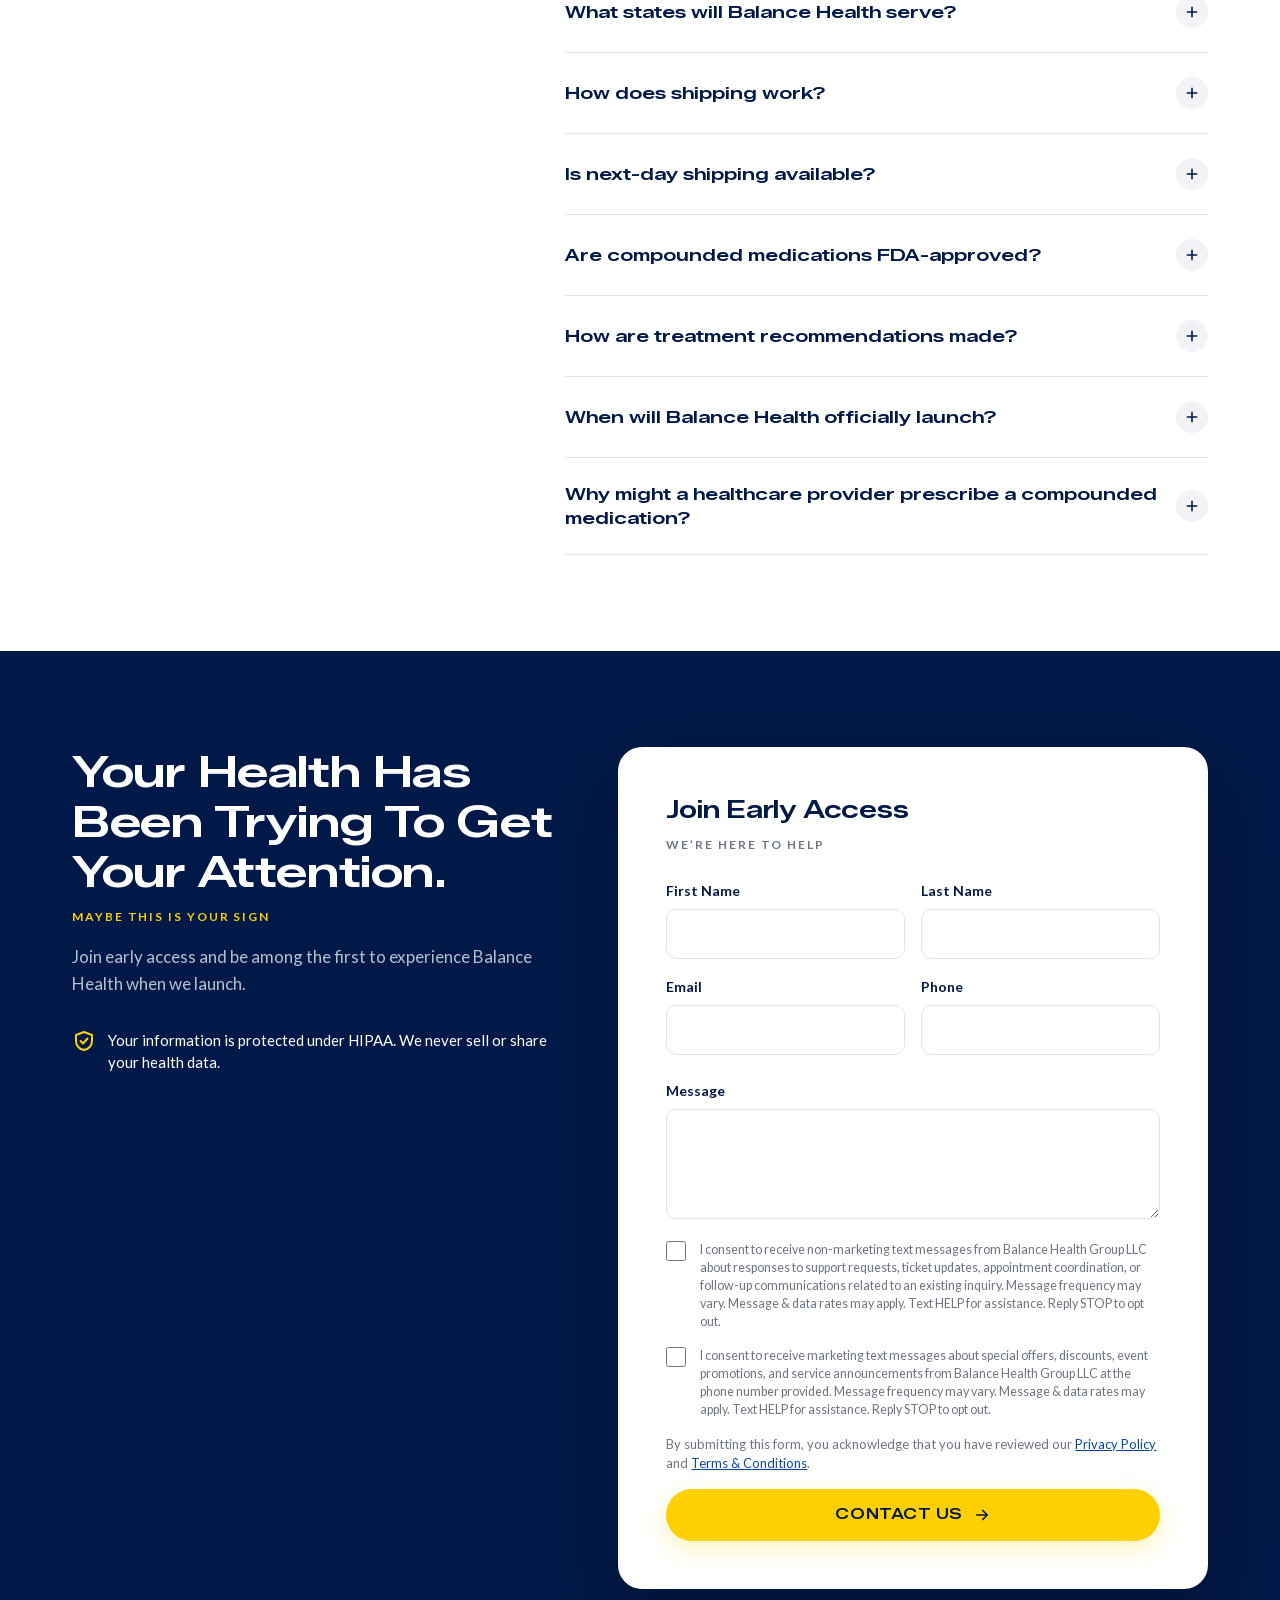
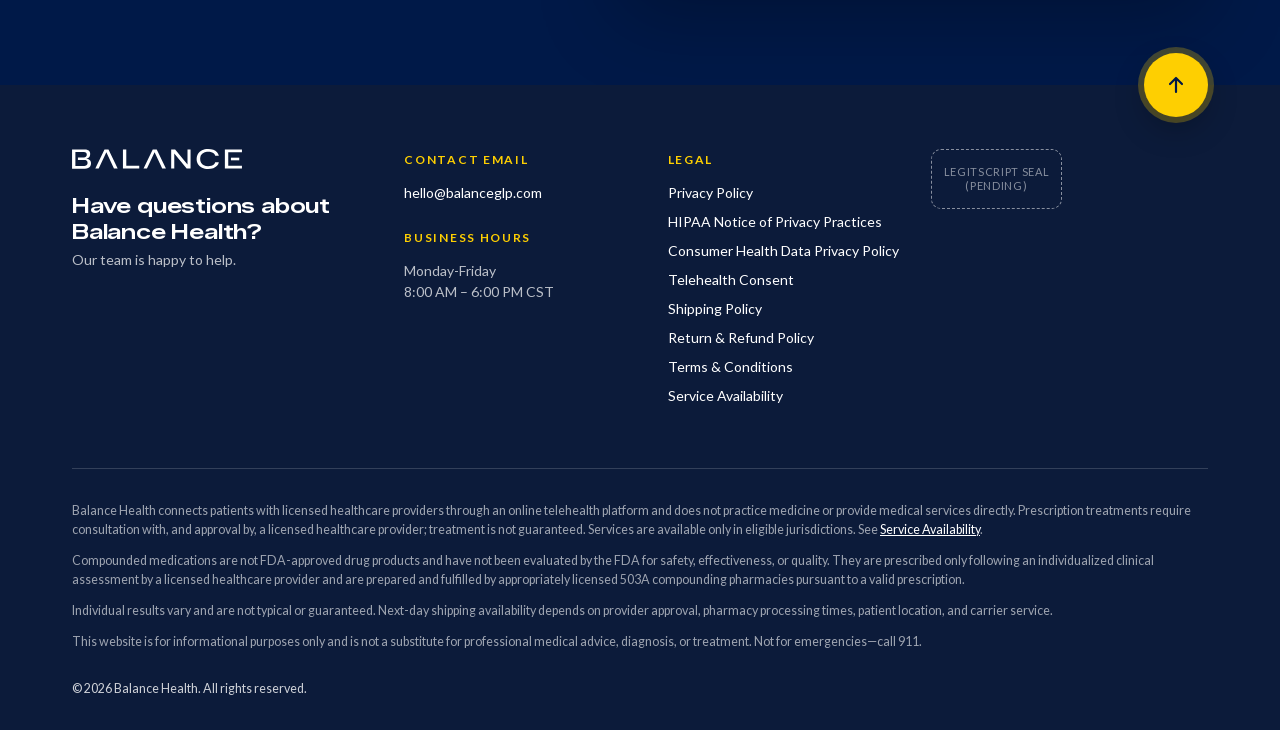
==== commit aa2e097b: "Buttons: every button reads "Contact Us" - Homepage: header, hero, the three service cards, Personal" ====
--- a/index.html
+++ b/index.html
@@ -8,7 +8,8 @@
      ("Chime In To Better Health") is a pun on the old brand name.
   2. SMS consent names "Balance Health Group LLC" — confirm the legal entity name.
   3. Contact email: hello@balanceglp.com (confirmed by Luis, 9 Oct 2026).
-  4. All Start Assessment / Discover CTAs anchor to the early-access form (#joinForm) until the assessment URL is confirmed.
+  4. Every button reads "Contact Us" (Luis, 9 Oct 2026; was Start Assessment / Discover… / Join Early Access) and the CTAs
+     anchor to the early-access form (#joinForm) until the assessment URL is confirmed.
   5. LegitScript seal → placeholder box until Balance Health's own seal is issued.
   6. Service jurisdictions list is Chime Health's — confirm for Balance Health.
   7. "Launching soon / preparing for launch" copy — confirm launch status.
@@ -71,7 +72,7 @@
         <a href="#how">How It Works</a>
         <a href="#faq">FAQ</a>
       </nav>
-      <a class="btn btn--primary btn--sm" href="#joinForm">Start Assessment</a>
+      <a class="btn btn--primary btn--sm" href="#joinForm">Contact Us</a>
     </div>
   </header>
 
@@ -121,7 +122,7 @@
           <p class="hero__statement">The first step isn’t medication. <span>It’s understanding what your body needs.</span></p>
           <p class="hero__lead">Balance Health is preparing to launch personalized telehealth care for weight loss, lab testing, and wellness support, guided by wellness coaches and licensed providers.</p>
           <div class="hero__cta">
-            <a class="btn btn--primary" href="#joinForm">Start Assessment <svg aria-hidden="true"><use href="#i-arrow"/></svg></a>
+            <a class="btn btn--primary" href="#joinForm">Contact Us <svg aria-hidden="true"><use href="#i-arrow"/></svg></a>
           </div>
           <ul class="trust" aria-label="Why Balance Health">
             <li><svg aria-hidden="true"><use href="#i-coach"/></svg>Dedicated Wellness Coaches</li>
@@ -147,7 +148,7 @@
               <span class="label">Weight Loss</span>
               <p class="service-card__lead">A path designed around your goals, lifestyle, and health.</p>
               <p class="service-card__more">Takes only a few minutes. No obligation. Just a better understanding of what may be right for you.</p>
-              <div class="service-card__cta"><a class="btn btn--secondary" href="#joinForm">Discover Your Wellness Path <svg aria-hidden="true"><use href="#i-arrow"/></svg></a></div>
+              <div class="service-card__cta"><a class="btn btn--secondary" href="#joinForm">Contact Us <svg aria-hidden="true"><use href="#i-arrow"/></svg></a></div>
             </div>
           </article>
 
@@ -163,7 +164,7 @@
               <span class="label">NAD+</span>
               <p class="service-card__lead">Energy, wellness, and vitality are deeply personal.</p>
               <p class="service-card__more"><strong>What If Feeling Tired Isn't Normal?</strong>Many people adapt to low energy over time. They tell themselves it's just part of life — but sometimes the answer may be more complex.</p>
-              <div class="service-card__cta"><a class="btn btn--secondary" href="#joinForm">Discover Your Wellness Path <svg aria-hidden="true"><use href="#i-arrow"/></svg></a></div>
+              <div class="service-card__cta"><a class="btn btn--secondary" href="#joinForm">Contact Us <svg aria-hidden="true"><use href="#i-arrow"/></svg></a></div>
             </div>
           </article>
 
@@ -185,7 +186,7 @@
               <span class="label">Labs</span>
               <p class="service-card__lead">Health is connected.</p>
               <p class="service-card__more">Discover Some Of The Signals Your Body May Be Sending. What your biomarkers may be telling you.</p>
-              <div class="service-card__cta"><a class="btn btn--secondary" href="#joinForm">Discover Your Health Path <svg aria-hidden="true"><use href="#i-arrow"/></svg></a></div>
+              <div class="service-card__cta"><a class="btn btn--secondary" href="#joinForm">Contact Us <svg aria-hidden="true"><use href="#i-arrow"/></svg></a></div>
             </div>
           </article>
         </div>
@@ -248,7 +249,7 @@
         <div class="section-head section-head--center reveal">
           <h2>Personalized Care, Built Around Your Goals</h2>
           <p>Whether you're looking to lose weight, better understand your health, or improve your overall wellness, Balance Health is being built to provide personalized support every step of the way.</p>
-          <a class="btn btn--primary" href="#joinForm">Start Assessment <svg aria-hidden="true"><use href="#i-arrow"/></svg></a>
+          <a class="btn btn--primary" href="#joinForm">Contact Us <svg aria-hidden="true"><use href="#i-arrow"/></svg></a>
         </div>
       </div>
       <div class="rail reveal" data-rail>
@@ -445,7 +446,7 @@
               <label class="consent"><input type="checkbox" name="smsMarketing"><span>I consent to receive marketing text messages about special offers, discounts, event promotions, and service announcements from Balance Health Group LLC at the phone number provided. Message frequency may vary. Message &amp; data rates may apply. Text HELP for assistance. Reply STOP to opt out.</span></label>
               <p class="form-legal">By submitting this form, you acknowledge that you have reviewed our <a href="privacy-policy.html">Privacy Policy</a> and <a href="terms-conditions.html">Terms &amp; Conditions</a>.</p>
               <p class="form-error" id="earlyAccessError" role="alert" hidden>We couldn’t send your request. Please try again.</p>
-              <button class="btn btn--primary" type="submit">Join Early Access <svg aria-hidden="true"><use href="#i-arrow"/></svg></button>
+              <button class="btn btn--primary" type="submit">Contact Us <svg aria-hidden="true"><use href="#i-arrow"/></svg></button>
             </div>
           </form>
           <div class="form-success" id="earlyAccessSuccess" hidden tabindex="-1">
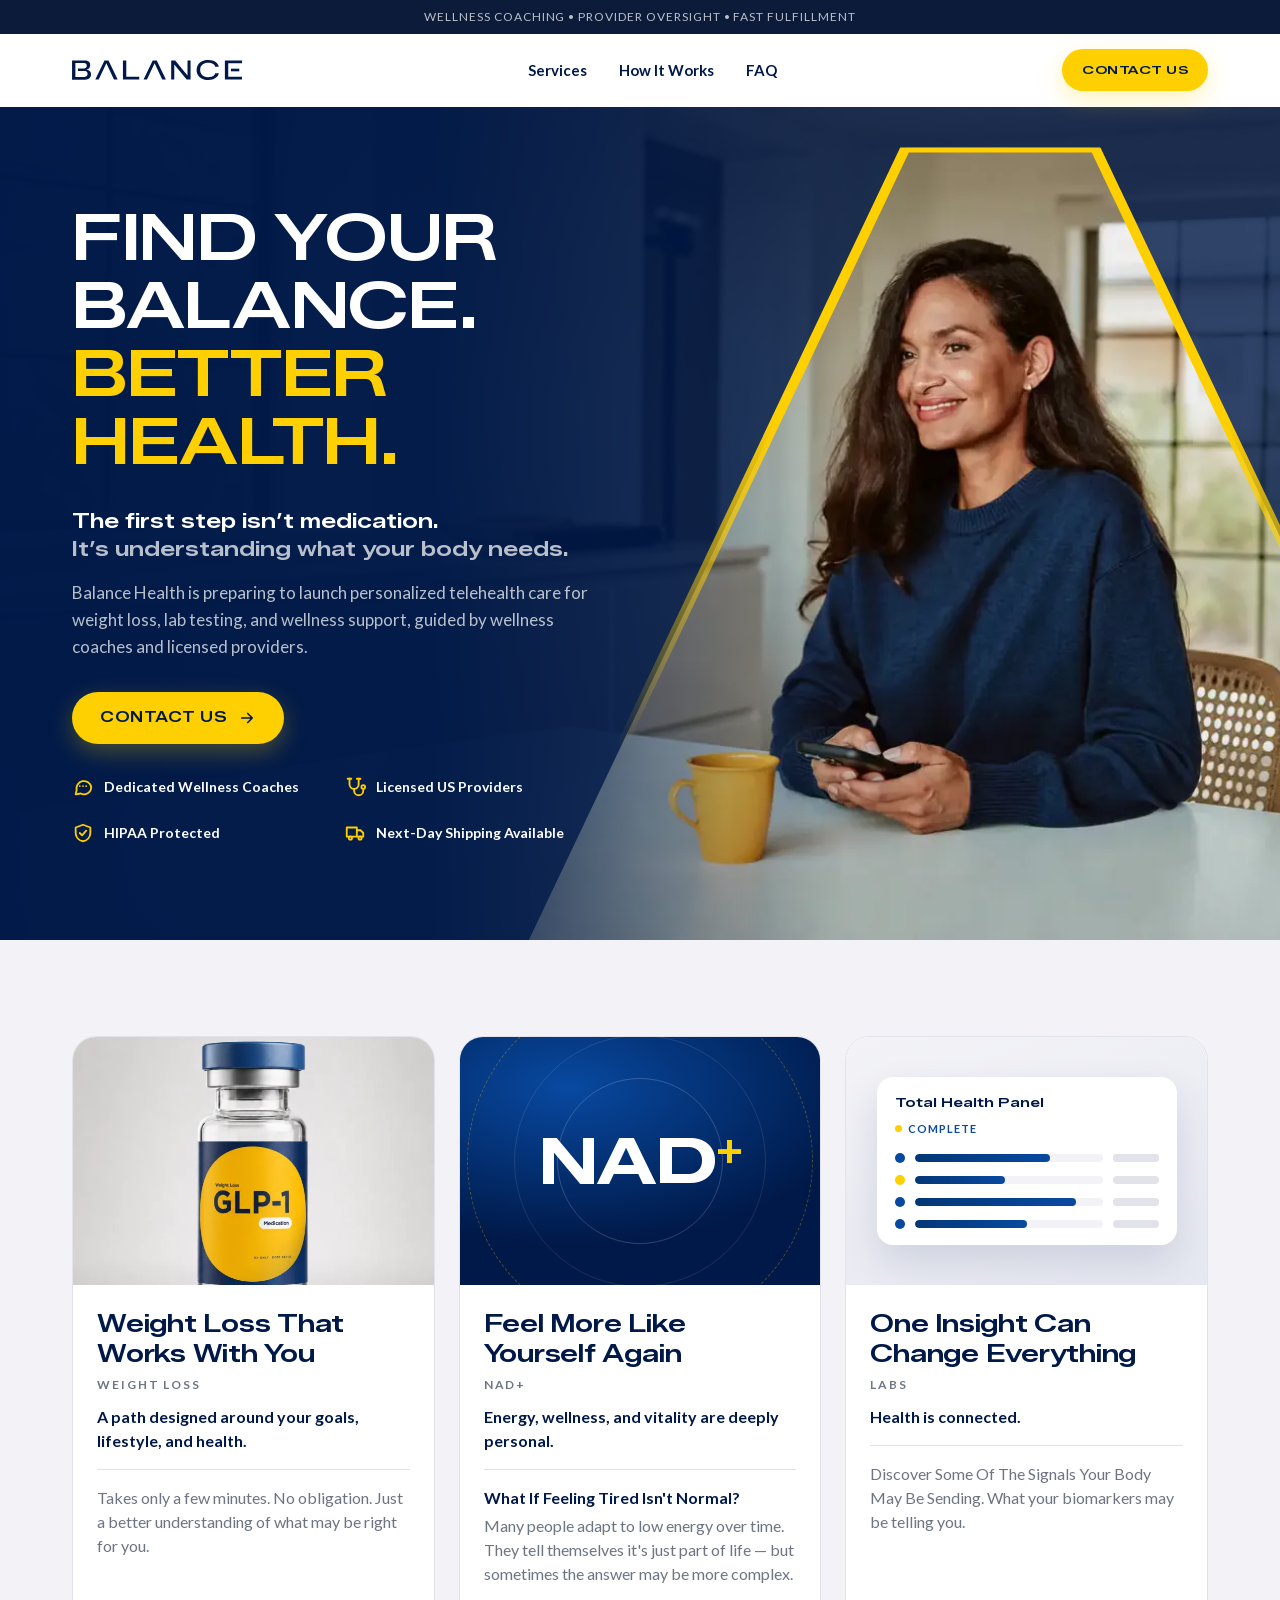
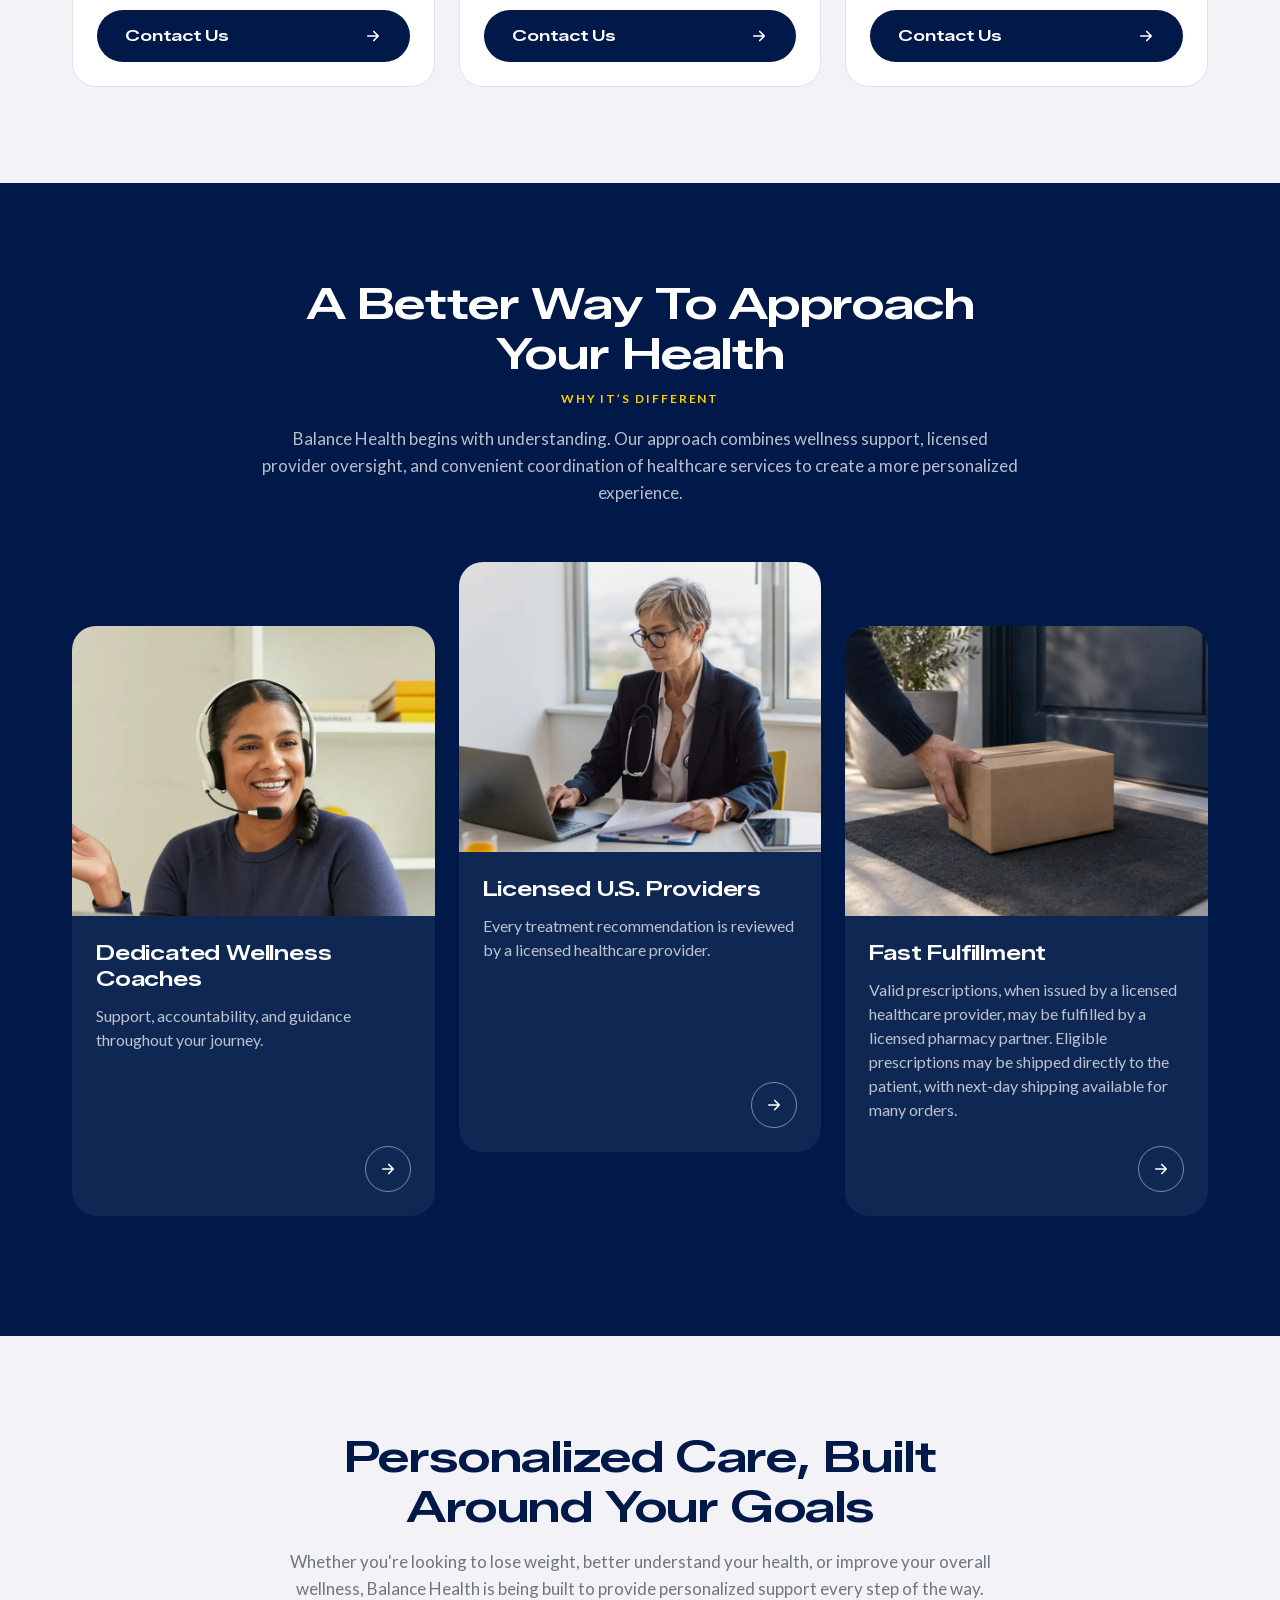
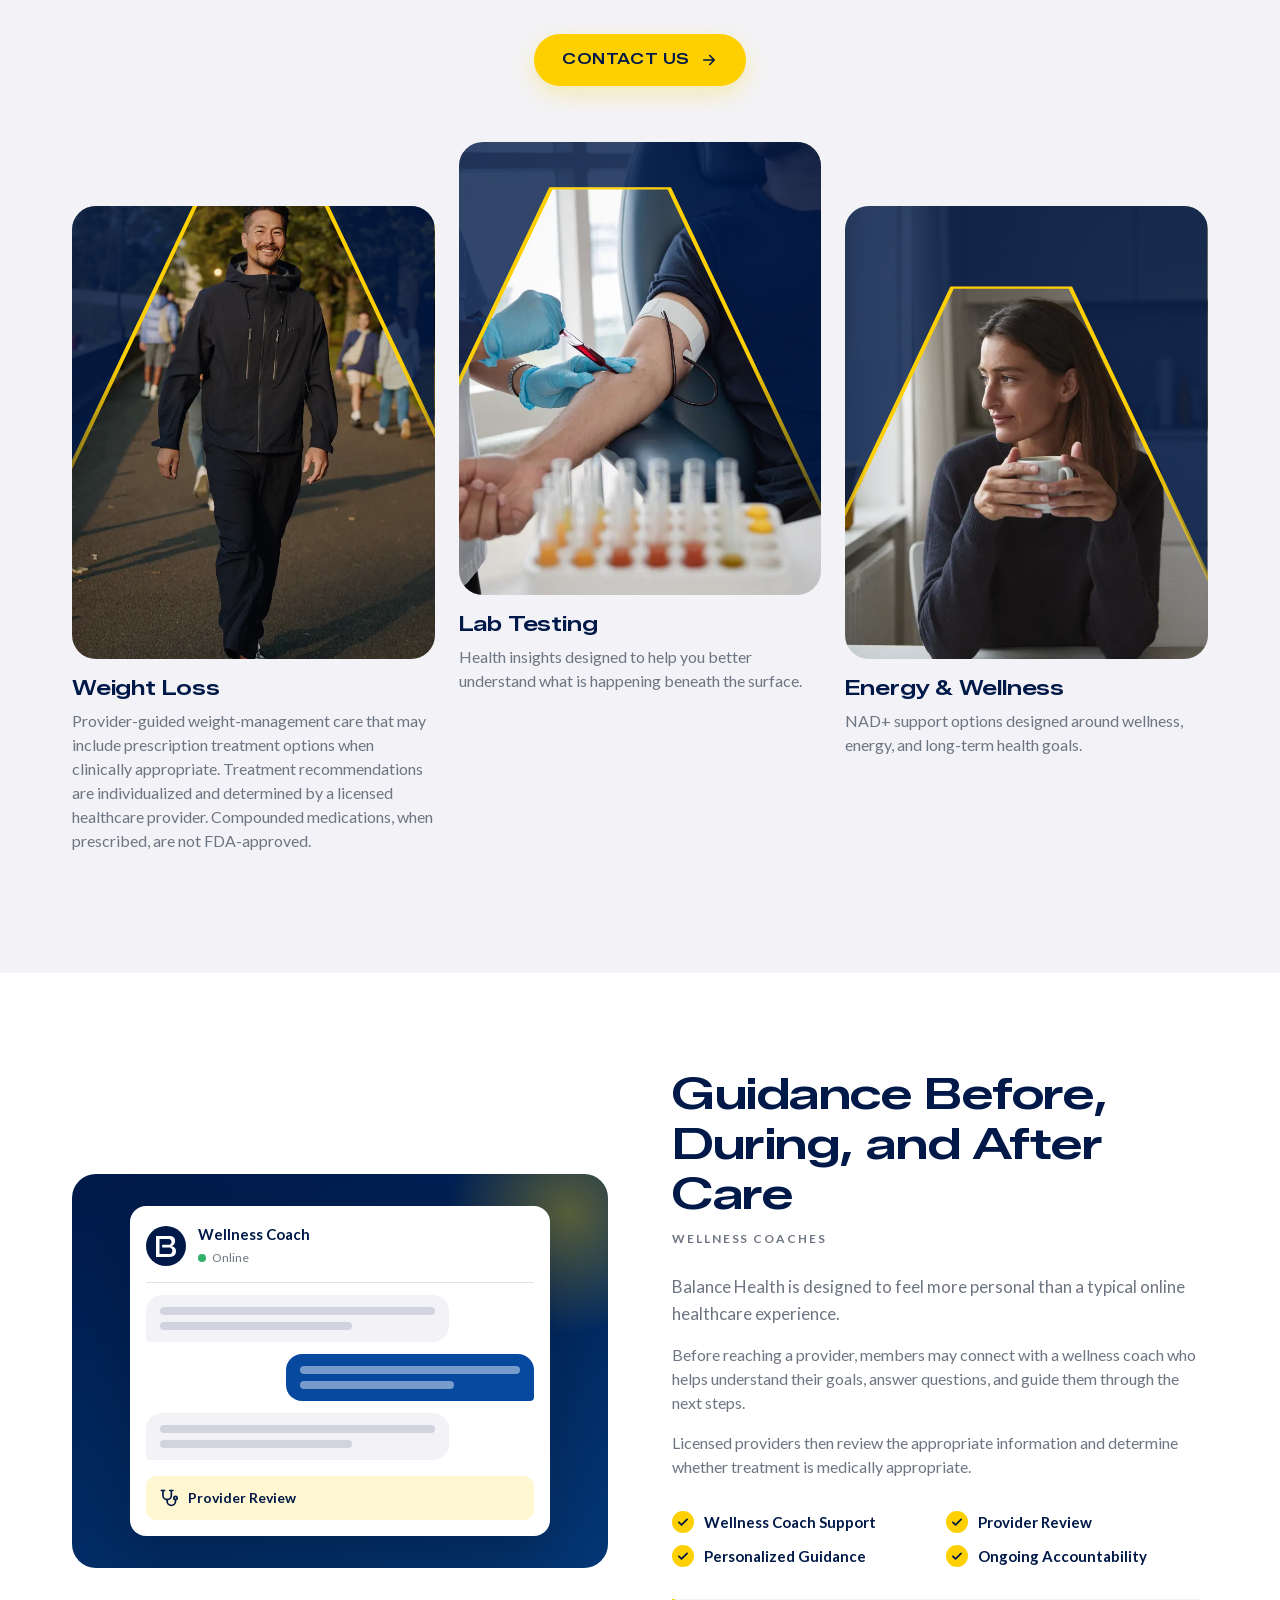
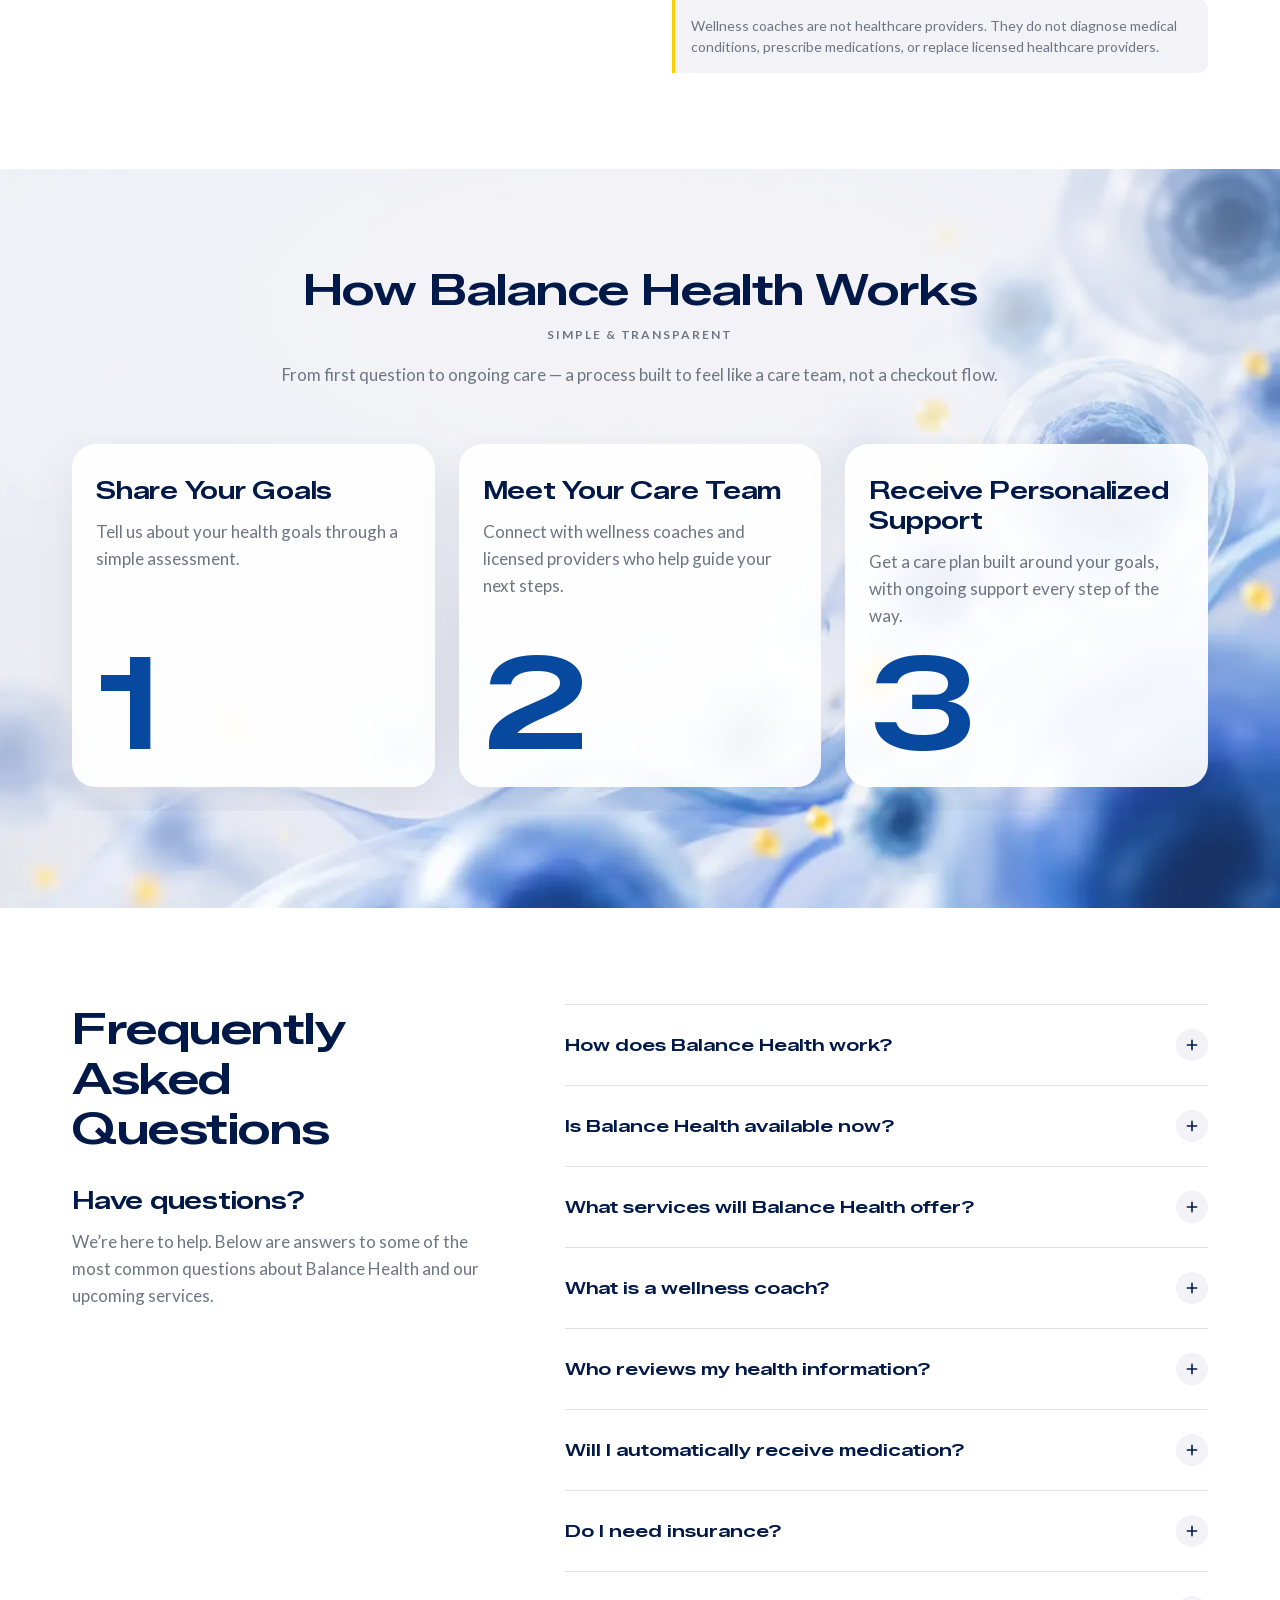
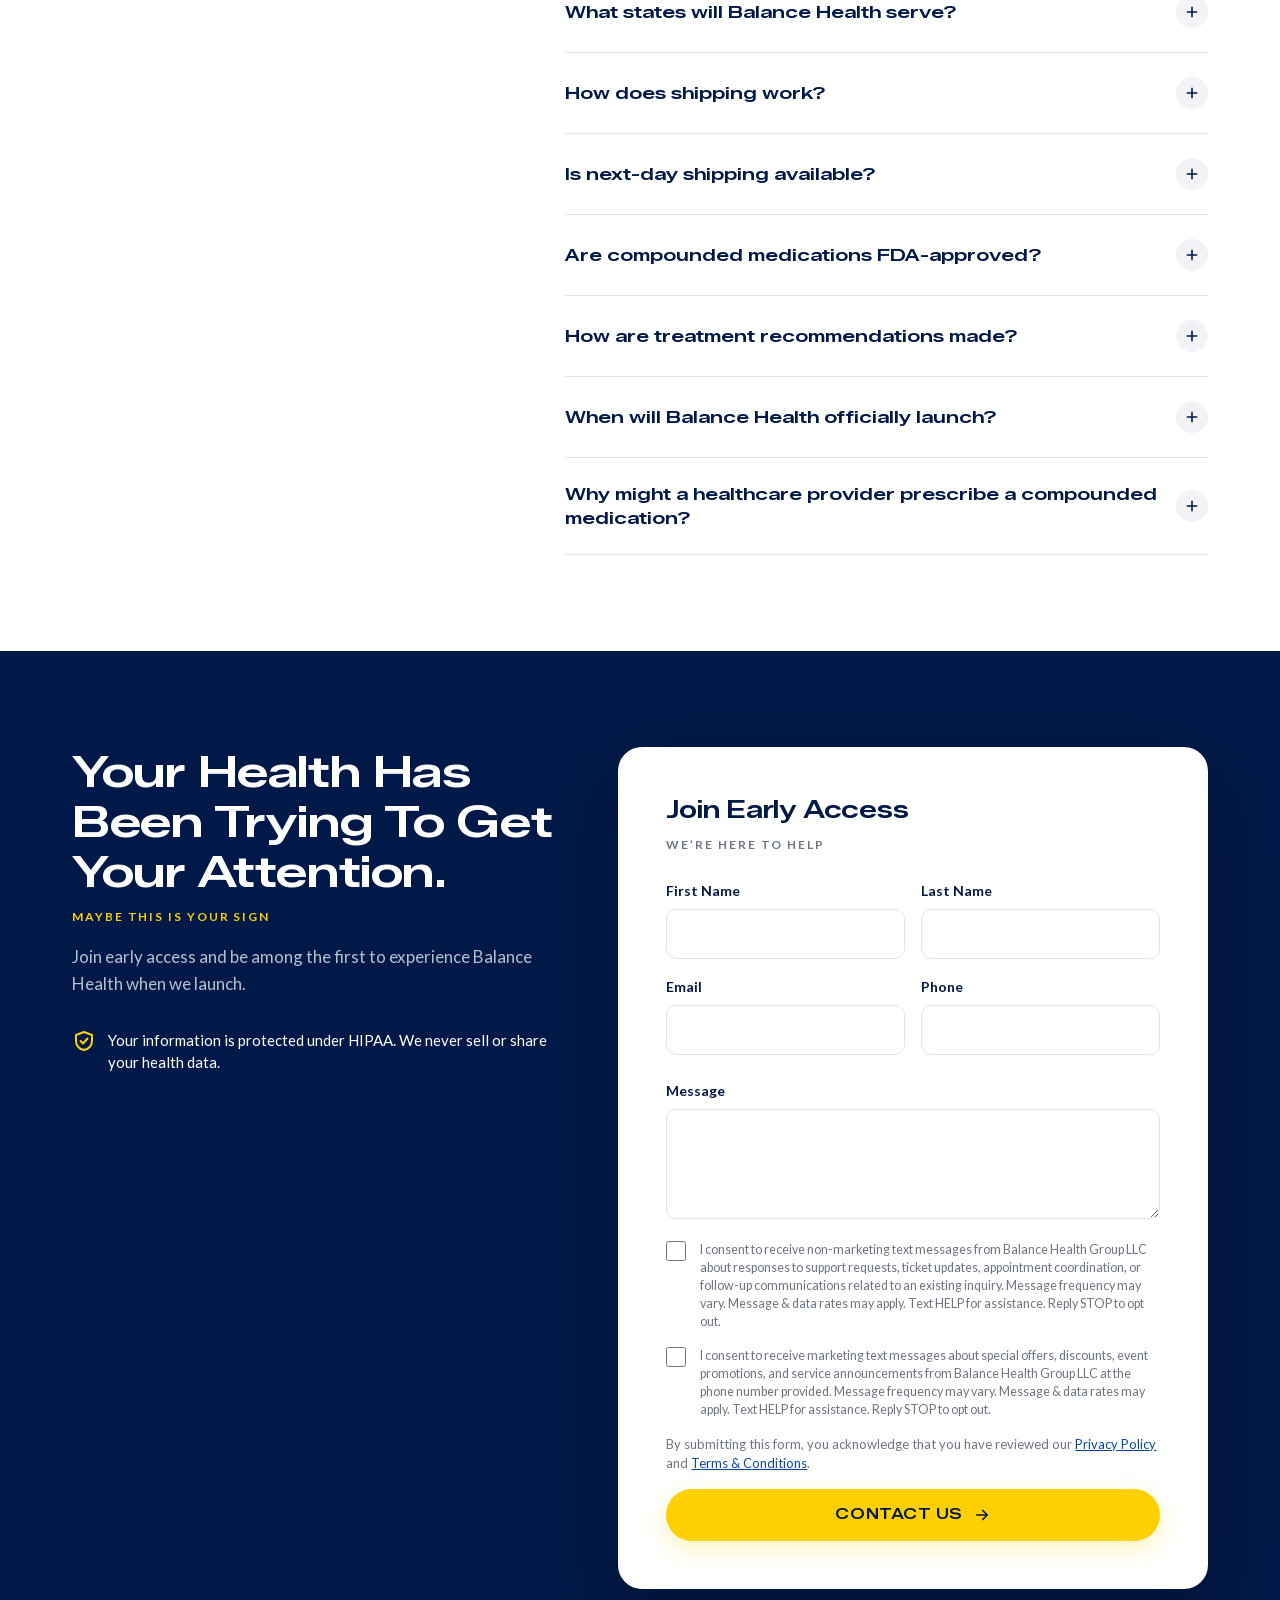
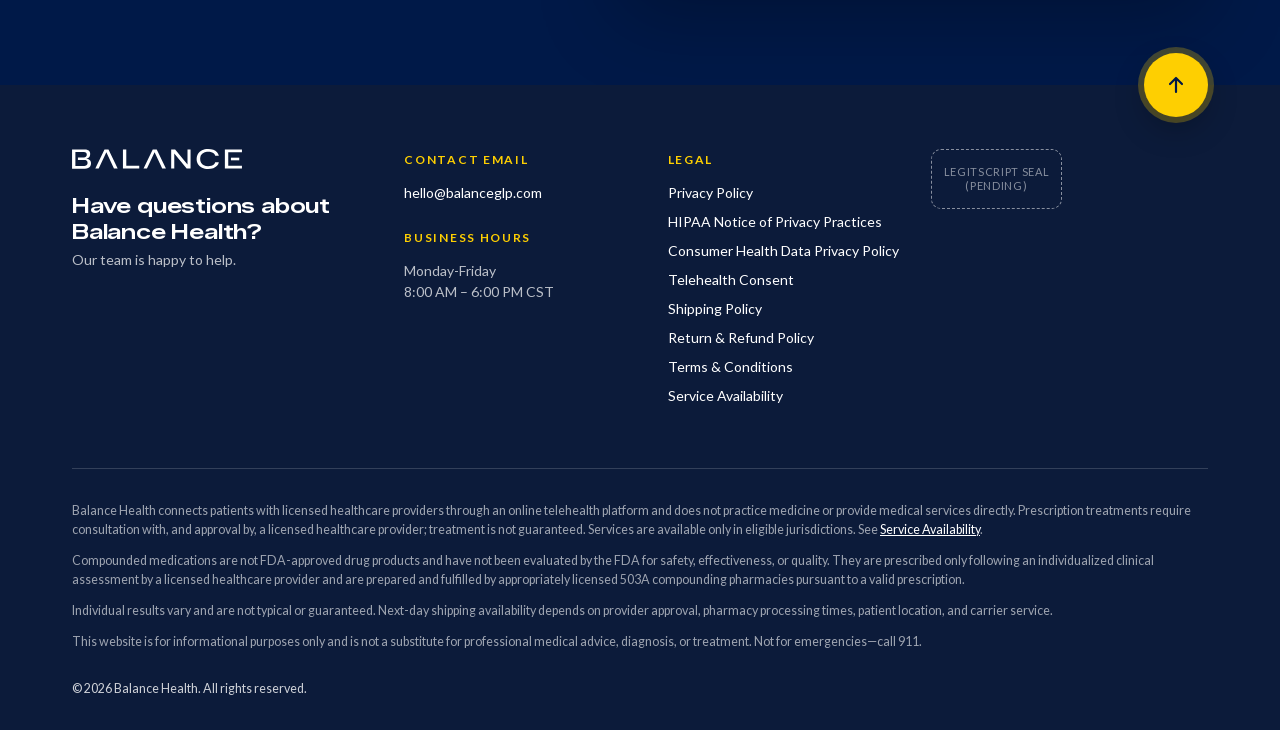
==== commit c9a9aa01: "Λ window: keep it on one section besides the hero Removed from the Why It's Different cards; Persona" ====
--- a/index.html
+++ b/index.html
@@ -42,7 +42,7 @@
   <link rel="stylesheet" href="css/fonts.css?v=1000">
   <link rel="preload" href="images/hero-member-wide-poster.webp?v=1003" as="image" media="(min-width: 600px)" fetchpriority="high">
   <link rel="preload" href="images/hero-member-poster.webp?v=1001" as="image" media="(max-width: 599.98px)" fetchpriority="high">
-  <link rel="stylesheet" href="css/site.css?v=1012">
+  <link rel="stylesheet" href="css/site.css?v=1013">
   <script>document.documentElement.classList.add('js');</script>
 </head>
 <body>
@@ -193,7 +193,7 @@
       </div>
     </section>
 
-    <!-- Why it's different: calm centred intro + staggered photo cards (after gsk.com's "card-slides"); each photo framed by the hero's "Λ" window -->
+    <!-- Why it's different: calm centred intro + staggered photo cards (after gsk.com's "card-slides") -->
     <section class="section section--navy on-navy why" data-screen-label="why">
       <div class="container">
         <div class="section-head section-head--center reveal">
@@ -206,7 +206,7 @@
         <ul class="rail__track why-track" aria-label="Why It’s Different">
           <li class="why-card">
             <a class="why-card__link" href="#joinForm">
-              <span class="why-card__media"><img src="images/why-coach.webp?v=1010" alt="A wellness coach with a headset smiling during a video call at her desk" width="800" height="640" loading="lazy"><svg class="lambda" viewBox="0 0 800 640" preserveAspectRatio="xMidYMid slice" aria-hidden="true" focusable="false"><mask id="bh-window-coach" maskUnits="userSpaceOnUse" x="0" y="0" width="800" height="640"><rect width="800" height="640" fill="#fff"/><use href="#bh-lambda" x="-90" y="95" width="1000" height="863" fill="#000"/></mask><rect class="lambda__shade" width="800" height="640" mask="url(#bh-window-coach)"/><use href="#bh-lambda" class="lambda__edge" x="-90" y="95" width="1000" height="863"/></svg></span>
+              <span class="why-card__media"><img src="images/why-coach.webp?v=1010" alt="A wellness coach with a headset smiling during a video call at her desk" width="800" height="640" loading="lazy"></span>
               <span class="why-card__body">
                 <h3>Dedicated Wellness Coaches</h3>
                 <p>Support, accountability, and guidance throughout your journey.</p>
@@ -216,7 +216,7 @@
           </li>
           <li class="why-card">
             <a class="why-card__link" href="#joinForm">
-              <span class="why-card__media"><img src="images/why-provider.webp?v=1010" alt="A physician with reading glasses reviewing notes at a laptop by a window" width="800" height="640" loading="lazy"><svg class="lambda" viewBox="0 0 800 640" preserveAspectRatio="xMidYMid slice" aria-hidden="true" focusable="false"><mask id="bh-window-provider" maskUnits="userSpaceOnUse" x="0" y="0" width="800" height="640"><rect width="800" height="640" fill="#fff"/><use href="#bh-lambda" x="45" y="25" width="1000" height="863" fill="#000"/></mask><rect class="lambda__shade" width="800" height="640" mask="url(#bh-window-provider)"/><use href="#bh-lambda" class="lambda__edge" x="45" y="25" width="1000" height="863"/></svg></span>
+              <span class="why-card__media"><img src="images/why-provider.webp?v=1010" alt="A physician with reading glasses reviewing notes at a laptop by a window" width="800" height="640" loading="lazy"></span>
               <span class="why-card__body">
                 <h3>Licensed U.S. Providers</h3>
                 <p>Every treatment recommendation is reviewed by a licensed healthcare provider.</p>
@@ -226,7 +226,7 @@
           </li>
           <li class="why-card">
             <a class="why-card__link" href="#joinForm">
-              <span class="why-card__media"><img src="images/why-delivery.webp?v=1010" alt="A hand reaching for a plain delivery box on a doormat at a front door" width="800" height="640" loading="lazy"><svg class="lambda" viewBox="0 0 800 640" preserveAspectRatio="xMidYMid slice" aria-hidden="true" focusable="false"><mask id="bh-window-delivery" maskUnits="userSpaceOnUse" x="0" y="0" width="800" height="640"><rect width="800" height="640" fill="#fff"/><use href="#bh-lambda" x="20" y="230" width="1000" height="863" fill="#000"/></mask><rect class="lambda__shade" width="800" height="640" mask="url(#bh-window-delivery)"/><use href="#bh-lambda" class="lambda__edge" x="20" y="230" width="1000" height="863"/></svg></span>
+              <span class="why-card__media"><img src="images/why-delivery.webp?v=1010" alt="A hand reaching for a plain delivery box on a doormat at a front door" width="800" height="640" loading="lazy"></span>
               <span class="why-card__body">
                 <h3>Fast Fulfillment</h3>
                 <p>Valid prescriptions, when issued by a licensed healthcare provider, may be fulfilled by a licensed pharmacy partner. Eligible prescriptions may be shipped directly to the patient, with next-day shipping available for many orders.</p>
--- a/css/site.css
+++ b/css/site.css
@@ -389,7 +389,7 @@
 }
 
 /* ---------- The hero's "Λ" window, reused on card photos: navy shade outside the letter, yellow edge fading out ---------- */
-.why-card__media, .story__media { position: relative; }
+.story__media { position: relative; } /* only the Personalized Care cards carry it, besides the hero */
 .lambda { position: absolute; inset: 0; width: 100%; height: 100%; pointer-events: none; }
 .lambda__shade { fill: var(--bh-signature-navy); opacity: .8; }
 .lambda__edge { fill: none; stroke: url(#bh-lambda-fade); stroke-width: 4px; }
